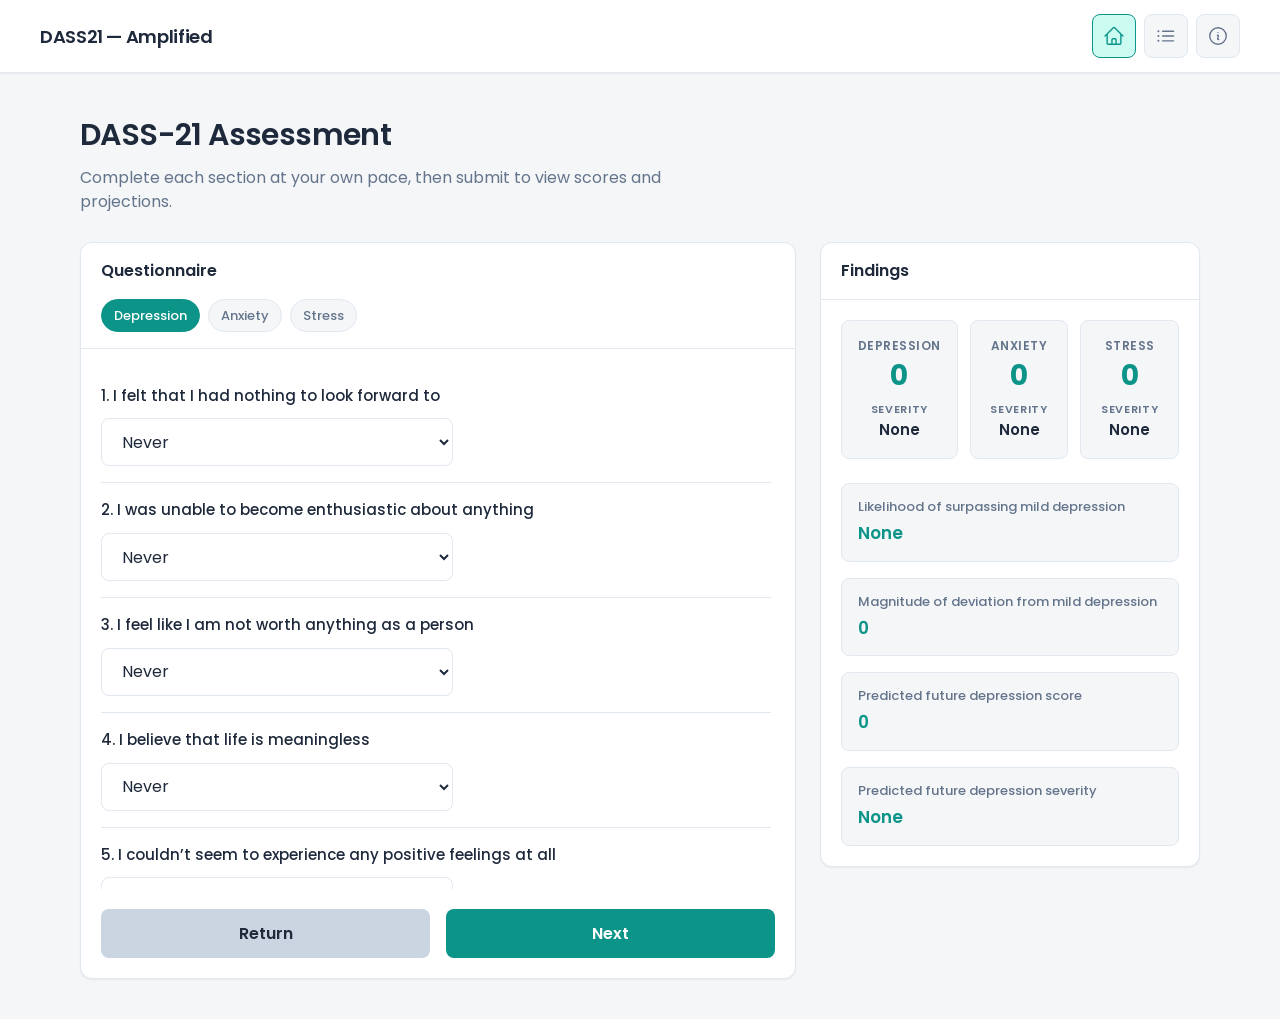
==== templates/index.html @ c4a139b1 "Added states and effects for loading and submission" ====
<!DOCTYPE html>
<html lang="en">
  <head>
    <meta charset="UTF-8" />
    <meta name="viewport" content="width=device-width, initial-scale=1.0" />
    <title>DASS — Assessment</title>
    <link rel="stylesheet" href="/static/style/index.css" />
    <link rel="preconnect" href="https://fonts.googleapis.com" />
    <link rel="preconnect" href="https://fonts.gstatic.com" crossorigin />
    <link
      href="https://fonts.googleapis.com/css2?family=Poppins:ital,wght@0,400;0,500;0,600;0,700&display=swap"
      rel="stylesheet"
    />
  </head>
  <body>
    <header class="app-header">
      <p class="app-header__title">DASS21 — Amplified</p>
      <nav class="nav-actions" aria-label="Main navigation">
        <!-- Icons: Heroicons v2.2.0 (MIT)—https://heroicons.com / https://cdn.jsdelivr.net/npm/heroicons@2.2.0/ -->
        <a href="/" title="Home" aria-label="Home" aria-current="page">
          <svg
            xmlns="http://www.w3.org/2000/svg"
            fill="none"
            viewBox="0 0 24 24"
            stroke-width="1.5"
            stroke="currentColor"
            aria-hidden="true"
          >
            <path
              stroke-linecap="round"
              stroke-linejoin="round"
              d="m2.25 12 8.954-8.955c.44-.439 1.152-.439 1.591 0L21.75 12M4.5 9.75v10.125c0 .621.504 1.125 1.125 1.125H9.75v-4.875c0-.621.504-1.125 1.125-1.125h2.25c.621 0 1.125.504 1.125 1.125V21h4.125c.621 0 1.125-.504 1.125-1.125V9.75M8.25 21h8.25"
            />
          </svg>
        </a>
        <a href="/detect" title="Symptoms identifier" aria-label="Symptoms identifier">
          <svg
            xmlns="http://www.w3.org/2000/svg"
            fill="none"
            viewBox="0 0 24 24"
            stroke-width="1.5"
            stroke="currentColor"
            aria-hidden="true"
          >
            <path
              stroke-linecap="round"
              stroke-linejoin="round"
              d="M8.25 6.75h12M8.25 12h12m-12 5.25h12M3.75 6.75h.007v.008H3.75V6.75Zm.375 0a.375.375 0 1 1-.75 0 .375.375 0 0 1 .75 0ZM3.75 12h.007v.008H3.75V12Zm.375 0a.375.375 0 1 1-.75 0 .375.375 0 0 1 .75 0Zm-.375 5.25h.007v.008H3.75v-.008Zm.375 0a.375.375 0 1 1-.75 0 .375.375 0 0 1 .75 0Z"
            />
          </svg>
        </a>
        <a href="/info" title="Information and resources" aria-label="Information">
          <svg
            xmlns="http://www.w3.org/2000/svg"
            fill="none"
            viewBox="0 0 24 24"
            stroke-width="1.5"
            stroke="currentColor"
            aria-hidden="true"
          >
            <path
              stroke-linecap="round"
              stroke-linejoin="round"
              d="m11.25 11.25.041-.02a.75.75 0 0 1 1.063.852l-.708 2.836a.75.75 0 0 0 1.063.853l.041-.021M21 12a9 9 0 1 1-18 0 9 9 0 0 1 18 0Zm-9-3.75h.008v.008H12V8.25Z"
            />
          </svg>
        </a>
      </nav>
    </header>

    <main class="page-wrap">
      <div class="page-hero">
        <h1 class="page-hero__title">DASS-21 Assessment</h1>
        <p class="page-hero__lede">
          Complete each section at your own pace, then submit to view scores and
          projections.
        </p>
      </div>

      <div class="index-grid">
        <section
          class="card index-questionnaire"
          aria-labelledby="q-heading"
        >
          <div class="index-questionnaire__inner">
            <div class="card__header index-questionnaire__header">
              <h2 id="q-heading" class="card-heading-noborder">Questionnaire</h2>
              <div class="stepper" aria-label="Assessment sections">
                <span class="stepper__step" data-step="0">Depression</span>
                <span class="stepper__step" data-step="1">Anxiety</span>
                <span class="stepper__step" data-step="2">Stress</span>
              </div>
            </div>
          <div class="card__body">
            <div class="form-container">
              <ul id="question-list" class="question-list"></ul>
            </div>
            <div class="form-buttons">
              <button type="button" id="return" class="btn btn--back-muted">
                Return
              </button>
              <button type="button" id="next" class="btn btn--primary">
                <span class="btn__label">Next</span>
              </button>
            </div>
          </div>
            <div
              id="assessment-complete"
              class="assessment-complete"
              role="dialog"
              aria-labelledby="assessment-complete-title"
              aria-modal="true"
              hidden
            >
              <div class="assessment-complete__panel">
                <p id="assessment-complete-title" class="assessment-complete__text">
                  Take assessment again?
                </p>
                <button
                  type="button"
                  id="restart-assessment"
                  class="btn btn--primary"
                >
                  Start
                </button>
              </div>
            </div>
          </div>
        </section>

        <aside
          class="index-findings"
          aria-labelledby="findings-heading"
        >
          <div class="card findings-panel">
            <div class="card__header">
              <h2 id="findings-heading">Findings</h2>
            </div>
            <div class="card__body findings-panel__body">
              <div class="dass-results">
                <article class="metric-card">
                  <h3 class="metric-card__label">Depression</h3>
                  <p class="metric-card__value" id="D-score">0</p>
                  <p class="metric-card__sub">Severity</p>
                  <p class="metric-card__severity" id="D-severity">None</p>
                </article>
                <article class="metric-card">
                  <h3 class="metric-card__label">Anxiety</h3>
                  <p class="metric-card__value" id="A-score">0</p>
                  <p class="metric-card__sub">Severity</p>
                  <p class="metric-card__severity" id="A-severity">None</p>
                </article>
                <article class="metric-card">
                  <h3 class="metric-card__label">Stress</h3>
                  <p class="metric-card__value" id="S-score">0</p>
                  <p class="metric-card__sub">Severity</p>
                  <p class="metric-card__severity" id="S-severity">None</p>
                </article>
              </div>

              <dl class="metrics-list">
                <div class="metrics-list__row">
                  <dt>Likelihood of surpassing mild depression</dt>
                  <dd id="likelihood">None</dd>
                </div>
                <div class="metrics-list__row">
                  <dt>Magnitude of deviation from mild depression</dt>
                  <dd id="magnitude">0</dd>
                </div>
                <div class="metrics-list__row">
                  <dt>Predicted future depression score</dt>
                  <dd id="future">0</dd>
                </div>
                <div class="metrics-list__row">
                  <dt>Predicted future depression severity</dt>
                  <dd id="future-severity">None</dd>
                </div>
              </dl>
            </div>
          </div>
        </aside>
      </div>
    </main>

    <script src="/static/js/loading.js"></script>
    <script src="/static/js/index.js"></script>
  </body>
</html>
---- static/style/index.css ----
@import url("./common.css");

.page-hero {
  margin-bottom: 1.75rem;
}

.page-hero__title {
  margin: 0 0 0.5rem;
  font-size: clamp(1.5rem, 3vw, 1.875rem);
  font-weight: 600;
  color: var(--color-text);
  letter-spacing: -0.02em;
}

.page-hero__lede {
  margin: 0;
  max-width: 42rem;
  color: var(--color-text-muted);
  font-size: 1rem;
}

.index-grid {
  display: grid;
  gap: 1.5rem;
  align-items: start;
}

@media (min-width: 900px) {
  .index-grid {
    grid-template-columns: minmax(0, 1fr) minmax(280px, 380px);
  }
}

.index-questionnaire {
  overflow: hidden;
}

.index-questionnaire__inner {
  position: relative;
  min-height: min(70vh, 640px);
}

.assessment-complete {
  position: absolute;
  inset: 0;
  z-index: 2;
  display: none;
  align-items: center;
  justify-content: center;
  padding: 1.5rem;
  background: var(--color-surface);
  border-radius: inherit;
}

.assessment-complete.is-visible {
  display: flex;
}

.assessment-complete__panel {
  display: flex;
  flex-direction: column;
  align-items: center;
  gap: 1.25rem;
  max-width: 20rem;
  text-align: center;
}

.assessment-complete__text {
  margin: 0;
  font-size: 1.125rem;
  font-weight: 600;
  color: var(--color-text);
  line-height: 1.4;
}

.assessment-complete .btn {
  min-width: 10rem;
}

.index-questionnaire__header {
  display: flex;
  flex-direction: column;
  gap: 1rem;
}

.card-heading-noborder {
  margin: 0;
  font-size: 1rem;
  font-weight: 600;
}

.stepper {
  display: flex;
  flex-wrap: wrap;
  gap: 0.5rem;
}

.stepper__step {
  display: inline-flex;
  align-items: center;
  padding: 0.35rem 0.75rem;
  font-size: 0.8125rem;
  font-weight: 500;
  color: var(--color-text-muted);
  background: var(--color-bg);
  border: 1px solid var(--color-border);
  border-radius: 999px;
  transition: color 0.15s ease, background 0.15s ease, border-color 0.15s ease;
}

.stepper__step.is-active {
  color: #fff;
  background: var(--color-primary);
  border-color: var(--color-primary);
}

.form-container {
  min-height: min(60vh, 520px);
  max-height: min(60vh, 520px);
  overflow-y: auto;
  padding-right: 0.25rem;
  margin-bottom: 1.25rem;
}

/* Scrollbar (subtle) */
.form-container::-webkit-scrollbar {
  width: 8px;
}

.form-container::-webkit-scrollbar-thumb {
  background: var(--color-border);
  border-radius: 4px;
}

.question-list {
  padding: 0;
  margin: 0;
  list-style: none;
}

.question-list li {
  padding: 1rem 0;
  border-bottom: 1px solid var(--color-border);
}

.question-list li:last-child {
  border-bottom: none;
}

.question-list li p {
  margin: 0 0 0.75rem;
  font-size: 0.9375rem;
  font-weight: 500;
  color: var(--color-text);
  line-height: 1.45;
  max-width: 40rem;
}

.question-list li select {
  width: 100%;
  max-width: 22rem;
  min-height: 48px;
  padding: 0.5rem 2.5rem 0.5rem 1rem;
  font-family: var(--font-sans);
  font-size: 1rem;
  color: var(--color-text);
  background: var(--color-surface);
  border: 1px solid var(--color-border);
  border-radius: var(--radius-sm);
  cursor: pointer;
  appearance: auto;
}

.question-list li select:focus {
  outline: none;
  border-color: var(--color-primary);
  box-shadow: var(--focus-ring);
}

.form-buttons {
  display: flex;
  flex-wrap: wrap;
  gap: 1rem;
}

.form-buttons .btn {
  flex: 1 1 140px;
  min-width: min(100%, 160px);
}

.findings-panel__body {
  display: flex;
  flex-direction: column;
  gap: 1.5rem;
}

.dass-results {
  display: grid;
  gap: 0.75rem;
}

@media (min-width: 400px) {
  .dass-results {
    grid-template-columns: repeat(3, 1fr);
  }
}

.metric-card {
  margin: 0;
  padding: 1rem;
  background: var(--color-bg);
  border: 1px solid var(--color-border);
  border-radius: var(--radius-sm);
  text-align: center;
}

.metric-card__label {
  margin: 0 0 0.25rem;
  font-size: 0.75rem;
  font-weight: 600;
  text-transform: uppercase;
  letter-spacing: 0.04em;
  color: var(--color-text-muted);
}

.metric-card__value {
  margin: 0;
  font-size: 1.75rem;
  font-weight: 700;
  color: var(--color-primary);
  line-height: 1.2;
}

.metric-card__sub {
  margin: 0.5rem 0 0.15rem;
  font-size: 0.6875rem;
  font-weight: 600;
  text-transform: uppercase;
  letter-spacing: 0.06em;
  color: var(--color-text-muted);
}

.metric-card__severity {
  margin: 0;
  font-size: 0.9375rem;
  font-weight: 600;
  color: var(--color-text);
}

.metrics-list {
  margin: 0;
  padding: 0;
  display: flex;
  flex-direction: column;
  gap: 1rem;
}

.metrics-list__row {
  margin: 0;
  padding: 0.875rem 1rem;
  background: var(--color-bg);
  border-radius: var(--radius-sm);
  border: 1px solid var(--color-border);
}

.metrics-list__row dt {
  margin: 0 0 0.35rem;
  font-size: 0.8125rem;
  font-weight: 500;
  color: var(--color-text-muted);
  line-height: 1.35;
}

.metrics-list__row dd {
  margin: 0;
  font-size: 1.0625rem;
  font-weight: 600;
  color: var(--color-primary);
}
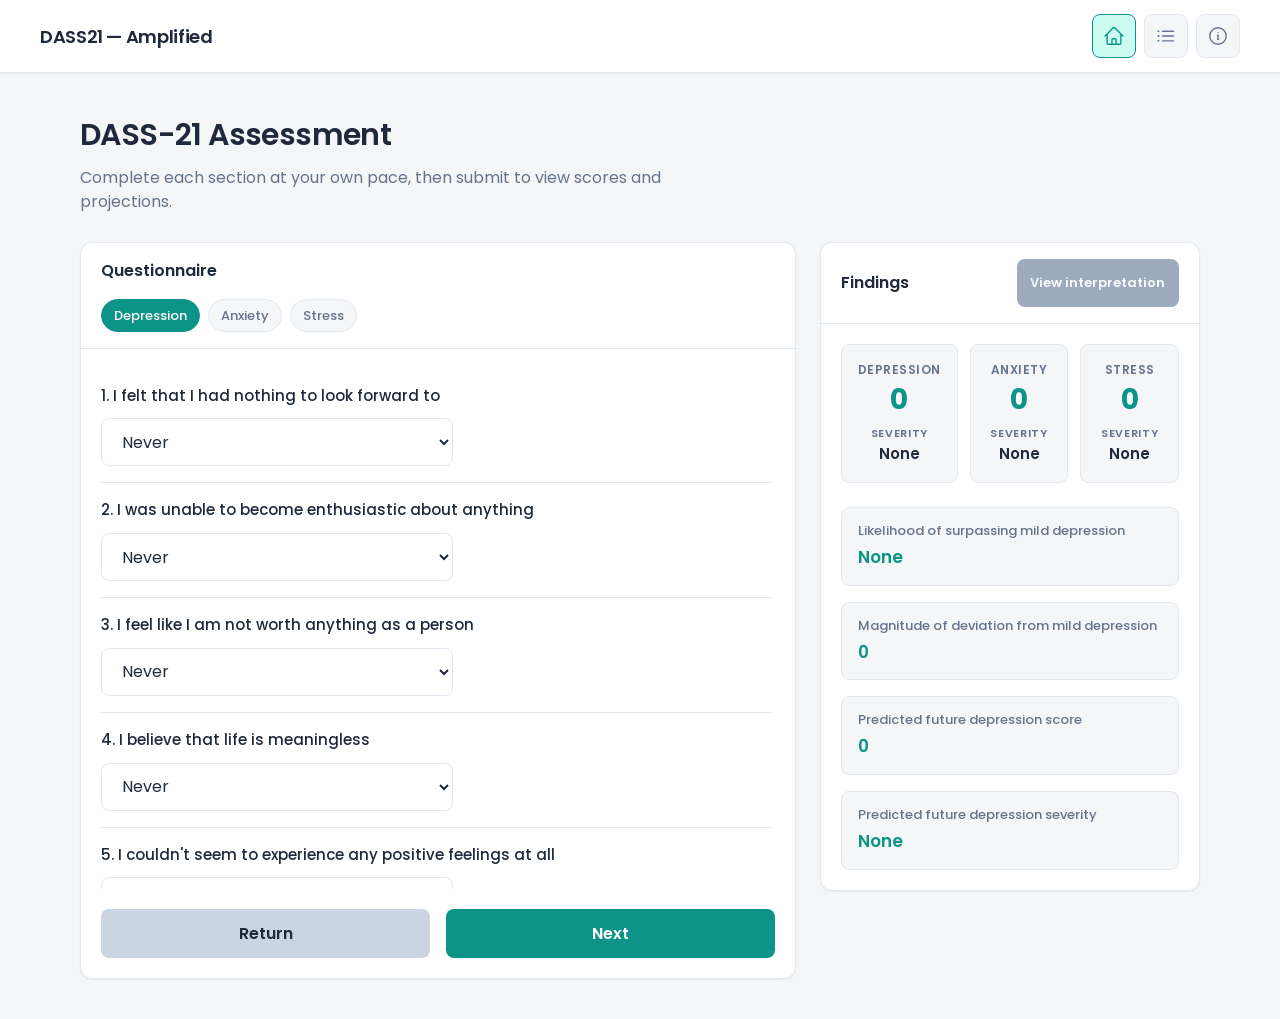
==== commit a85c4339: "Improve UI design and added additional content" ====
--- a/templates/index.html
+++ b/templates/index.html
@@ -133,8 +133,16 @@
           aria-labelledby="findings-heading"
         >
           <div class="card findings-panel">
-            <div class="card__header">
+            <div class="card__header findings-panel__header">
               <h2 id="findings-heading">Findings</h2>
+              <button
+                type="button"
+                id="interpret-findings-btn"
+                class="btn btn--primary btn--sm"
+                disabled
+              >
+                View interpretation
+              </button>
             </div>
             <div class="card__body findings-panel__body">
               <div class="dass-results">
@@ -182,6 +190,38 @@
       </div>
     </main>
 
+    <div
+      id="findings-interpretation-modal"
+      class="interpretation-modal"
+      role="dialog"
+      aria-labelledby="interpretation-title"
+      aria-modal="true"
+      hidden
+    >
+      <div class="interpretation-modal__backdrop" data-close-modal></div>
+      <div class="interpretation-modal__panel" role="document">
+        <div class="interpretation-modal__header">
+          <h2 id="interpretation-title" class="interpretation-modal__title">
+            What your results mean
+          </h2>
+          <button
+            type="button"
+            id="interpretation-close"
+            class="interpretation-modal__close"
+            aria-label="Close"
+          >
+            &times;
+          </button>
+        </div>
+        <div id="interpretation-body" class="interpretation-modal__body"></div>
+        <div class="interpretation-modal__footer">
+          <a class="interpretation-modal__link" href="/info"
+            >More information and resources</a
+          >
+        </div>
+      </div>
+    </div>
+
     <script src="/static/js/loading.js"></script>
     <script src="/static/js/index.js"></script>
   </body>
--- a/static/style/index.css
+++ b/static/style/index.css
@@ -1,5 +1,6 @@
 @import url("./common.css");
 
+/* ── Page hero ── */
 .page-hero {
   margin-bottom: 1.75rem;
 }
@@ -19,6 +20,7 @@
   font-size: 1rem;
 }
 
+/* ── Layout grid ── */
 .index-grid {
   display: grid;
   gap: 1.5rem;
@@ -31,6 +33,7 @@
   }
 }
 
+/* ── Questionnaire panel ── */
 .index-questionnaire {
   overflow: hidden;
 }
@@ -40,6 +43,19 @@
   min-height: min(70vh, 640px);
 }
 
+.index-questionnaire__header {
+  display: flex;
+  flex-direction: column;
+  gap: 1rem;
+}
+
+.card-heading-noborder {
+  margin: 0;
+  font-size: 1rem;
+  font-weight: 600;
+}
+
+/* ── Assessment complete overlay ── */
 .assessment-complete {
   position: absolute;
   inset: 0;
@@ -77,18 +93,7 @@
   min-width: 10rem;
 }
 
-.index-questionnaire__header {
-  display: flex;
-  flex-direction: column;
-  gap: 1rem;
-}
-
-.card-heading-noborder {
-  margin: 0;
-  font-size: 1rem;
-  font-weight: 600;
-}
-
+/* ── Stepper ── */
 .stepper {
   display: flex;
   flex-wrap: wrap;
@@ -114,6 +119,7 @@
   border-color: var(--color-primary);
 }
 
+/* ── Question list ── */
 .form-container {
   min-height: min(60vh, 520px);
   max-height: min(60vh, 520px);
@@ -122,11 +128,7 @@
   margin-bottom: 1.25rem;
 }
 
-/* Scrollbar (subtle) */
-.form-container::-webkit-scrollbar {
-  width: 8px;
-}
-
+.form-container::-webkit-scrollbar { width: 8px; }
 .form-container::-webkit-scrollbar-thumb {
   background: var(--color-border);
   border-radius: 4px;
@@ -177,6 +179,7 @@
   box-shadow: var(--focus-ring);
 }
 
+/* ── Nav buttons ── */
 .form-buttons {
   display: flex;
   flex-wrap: wrap;
@@ -188,12 +191,31 @@
   min-width: min(100%, 160px);
 }
 
+.btn--sm {
+  padding: 0.4rem 0.85rem;
+  font-size: 0.8125rem;
+}
+
+/* ── Findings panel ── */
+.findings-panel__header {
+  display: flex;
+  flex-wrap: wrap;
+  align-items: center;
+  justify-content: space-between;
+  gap: 0.75rem;
+}
+
+.findings-panel__header h2 {
+  margin: 0;
+}
+
 .findings-panel__body {
   display: flex;
   flex-direction: column;
   gap: 1.5rem;
 }
 
+/* ── DASS metric cards ── */
 .dass-results {
   display: grid;
   gap: 0.75rem;
@@ -247,6 +269,7 @@
   color: var(--color-text);
 }
 
+/* ── Metrics list (predictive rows) ── */
 .metrics-list {
   margin: 0;
   padding: 0;
@@ -277,3 +300,310 @@
   font-weight: 600;
   color: var(--color-primary);
 }
+
+/* ════════════════════════════════════════════
+   INTERPRETATION MODAL
+   ════════════════════════════════════════════ */
+
+body.modal-open { overflow: hidden; }
+
+.interpretation-modal {
+  position: fixed;
+  inset: 0;
+  z-index: 1000;
+  display: flex;
+  align-items: center;
+  justify-content: center;
+  padding: 1rem;
+}
+
+.interpretation-modal[hidden] { display: none; }
+
+/* Frosted backdrop */
+.interpretation-modal__backdrop {
+  position: absolute;
+  inset: 0;
+  background: rgba(15, 23, 42, 0.5);
+  backdrop-filter: blur(5px);
+  -webkit-backdrop-filter: blur(5px);
+  animation: backdropIn 0.2s ease;
+}
+
+@keyframes backdropIn {
+  from { opacity: 0; }
+  to   { opacity: 1; }
+}
+
+/* Panel */
+.interpretation-modal__panel {
+  position: relative;
+  z-index: 1;
+  display: flex;
+  flex-direction: column;
+  width: 100%;
+  max-width: 34rem;
+  max-height: 90vh;
+  background: var(--color-surface);
+  border: 1px solid var(--color-border);
+  border-radius: var(--radius-lg);
+  box-shadow: 0 24px 48px -8px rgba(15, 23, 42, 0.22),
+              0 8px 20px -4px rgba(15, 23, 42, 0.1);
+  overflow: hidden;
+  animation: panelIn 0.28s cubic-bezier(0.34, 1.3, 0.64, 1);
+}
+
+@keyframes panelIn {
+  from { opacity: 0; transform: translateY(20px) scale(0.97); }
+  to   { opacity: 1; transform: translateY(0) scale(1); }
+}
+
+/* Dark header */
+.interpretation-modal__header {
+  display: flex;
+  align-items: flex-start;
+  justify-content: space-between;
+  gap: 1rem;
+  padding: 1.25rem 1.5rem;
+  background: #0f172a;
+}
+
+.interpretation-modal__header-text { flex: 1; }
+
+.interpretation-modal__eyebrow {
+  display: block;
+  margin: 0 0 0.25rem;
+  font-size: 0.6875rem;
+  font-weight: 600;
+  letter-spacing: 0.1em;
+  text-transform: uppercase;
+  color: var(--color-primary);
+}
+
+.interpretation-modal__title {
+  margin: 0;
+  font-size: 1.125rem;
+  font-weight: 600;
+  color: #f8fafc;
+  line-height: 1.3;
+  letter-spacing: -0.01em;
+}
+
+.interpretation-modal__close {
+  flex-shrink: 0;
+  display: flex;
+  align-items: center;
+  justify-content: center;
+  width: 2rem;
+  height: 2rem;
+  padding: 0;
+  border: 1px solid rgba(255, 255, 255, 0.12);
+  border-radius: var(--radius-sm);
+  background: rgba(255, 255, 255, 0.06);
+  color: #94a3b8;
+  font-size: 1.125rem;
+  line-height: 1;
+  cursor: pointer;
+  transition: background 0.15s, color 0.15s, border-color 0.15s;
+}
+
+.interpretation-modal__close:hover {
+  background: rgba(255, 255, 255, 0.14);
+  color: #f8fafc;
+  border-color: rgba(255, 255, 255, 0.24);
+}
+
+.interpretation-modal__close:focus-visible {
+  outline: none;
+  box-shadow: var(--focus-ring);
+}
+
+/* Scrollable body */
+.interpretation-modal__body {
+  flex: 1;
+  overflow-y: auto;
+  padding: 1.125rem 1.25rem 0.5rem;
+  background: var(--color-bg);
+}
+
+.interpretation-modal__body::-webkit-scrollbar { width: 6px; }
+.interpretation-modal__body::-webkit-scrollbar-track { background: transparent; }
+.interpretation-modal__body::-webkit-scrollbar-thumb {
+  background: var(--color-border);
+  border-radius: 3px;
+}
+
+/* Footer */
+.interpretation-modal__footer {
+  padding: 0.875rem 1.25rem;
+  background: var(--color-surface);
+  border-top: 1px solid var(--color-border);
+}
+
+.interpretation-modal__link {
+  font-size: 0.8125rem;
+  font-weight: 500;
+  color: var(--color-primary);
+  text-decoration: none;
+}
+
+.interpretation-modal__link:hover { text-decoration: underline; }
+
+/* ── Interpretation content ── */
+
+.interpretation-disclaimer {
+  display: flex;
+  align-items: flex-start;
+  gap: 0.5rem;
+  padding: 0.75rem 1rem;
+  margin: 0 0 1rem;
+  background: var(--color-primary-soft);
+  border: 1px solid var(--color-primary);
+  border-radius: var(--radius-sm);
+  font-size: 0.8125rem;
+  color: var(--color-primary-hover);
+  line-height: 1.5;
+}
+
+.interpretation-disclaimer::before {
+  content: 'ℹ';
+  flex-shrink: 0;
+  font-size: 0.875rem;
+  margin-top: 0.05rem;
+  color: var(--color-primary);
+}
+
+.interpretation-section {
+  margin: 0 0 0.875rem;
+  padding: 1rem 1.125rem 0.875rem;
+  background: var(--color-surface);
+  border: 1px solid var(--color-border);
+  border-radius: var(--radius-md);
+  box-shadow: var(--shadow-sm);
+}
+
+.interpretation-section:last-child { margin-bottom: 0.75rem; }
+
+.interpretation-section h3 {
+  margin: 0 0 0.625rem;
+  font-size: 0.6875rem;
+  font-weight: 600;
+  text-transform: uppercase;
+  letter-spacing: 0.08em;
+  color: var(--color-text-muted);
+  padding-bottom: 0.5rem;
+  border-bottom: 1px solid var(--color-border);
+}
+
+.interpretation-section p {
+  margin: 0 0 0.5rem;
+  font-size: 0.9rem;
+  line-height: 1.6;
+  color: var(--color-text);
+}
+
+.interpretation-section p:last-child { margin-bottom: 0; }
+
+.interpretation-section ul {
+  margin: 0;
+  padding: 0;
+  list-style: none;
+}
+
+.interpretation-section li {
+  position: relative;
+  padding: 0.4rem 0 0.4rem 1.1rem;
+  font-size: 0.9rem;
+  line-height: 1.5;
+  color: var(--color-text);
+  border-bottom: 1px solid var(--color-bg);
+}
+
+.interpretation-section li:last-child { border-bottom: none; }
+
+.interpretation-section li::before {
+  content: '';
+  position: absolute;
+  left: 0.25rem;
+  top: 0.85rem;
+  width: 5px;
+  height: 5px;
+  border-radius: 50%;
+  background: var(--color-primary);
+}
+
+/* Severity-coded left borders on result items */
+.interpretation-section li[data-severity="Normal"]           { border-left: 3px solid var(--sev-normal);   padding-left: 1.25rem; }
+.interpretation-section li[data-severity="Mild"]             { border-left: 3px solid var(--sev-mild);     padding-left: 1.25rem; }
+.interpretation-section li[data-severity="Moderate"]         { border-left: 3px solid var(--sev-moderate); padding-left: 1.25rem; }
+.interpretation-section li[data-severity="Severe"]           { border-left: 3px solid var(--sev-severe);   padding-left: 1.25rem; }
+.interpretation-section li[data-severity="Extremely Severe"] { border-left: 3px solid var(--sev-extreme);  padding-left: 1.25rem; }
+.interpretation-section li[data-severity]::before { display: none; }
+
+/* Crisis block */
+.interpretation-highlight {
+  margin: 0 0 0.875rem;
+  padding: 1rem 1.125rem 0.875rem;
+  background: #fff1f2;
+  border: 1.5px solid #fca5a5;
+  border-radius: var(--radius-md);
+}
+
+.interpretation-highlight h3 {
+  display: flex;
+  align-items: center;
+  gap: 0.4rem;
+  margin: 0 0 0.625rem;
+  font-size: 0.875rem;
+  font-weight: 700;
+  color: #dc2626;
+  text-transform: none;
+  letter-spacing: 0;
+  padding-bottom: 0.5rem;
+  border-bottom: 1px solid #fca5a5;
+}
+
+.interpretation-highlight h3::before {
+  content: '⚠';
+  font-size: 0.9375rem;
+}
+
+.interpretation-highlight p {
+  margin: 0 0 0.625rem;
+  font-size: 0.875rem;
+  line-height: 1.55;
+  color: #7f1d1d;
+}
+
+.interpretation-highlight p:last-child { margin-bottom: 0; }
+.interpretation-highlight p strong { color: #991b1b; }
+
+.interpretation-highlight ul {
+  margin: 0 0 0.625rem;
+  padding: 0;
+  list-style: none;
+}
+
+.interpretation-highlight li {
+  position: relative;
+  padding: 0.3rem 0 0.3rem 1rem;
+  font-size: 0.875rem;
+  line-height: 1.5;
+  color: #7f1d1d;
+  border-bottom: 1px solid #fee2e2;
+}
+
+.interpretation-highlight li:last-child { border-bottom: none; }
+
+.interpretation-highlight li::before {
+  content: '→';
+  position: absolute;
+  left: 0;
+  top: 0.35rem;
+  color: #dc2626;
+  font-size: 0.75rem;
+}
+
+.interpretation-highlight a {
+  color: #dc2626;
+  font-weight: 600;
+}
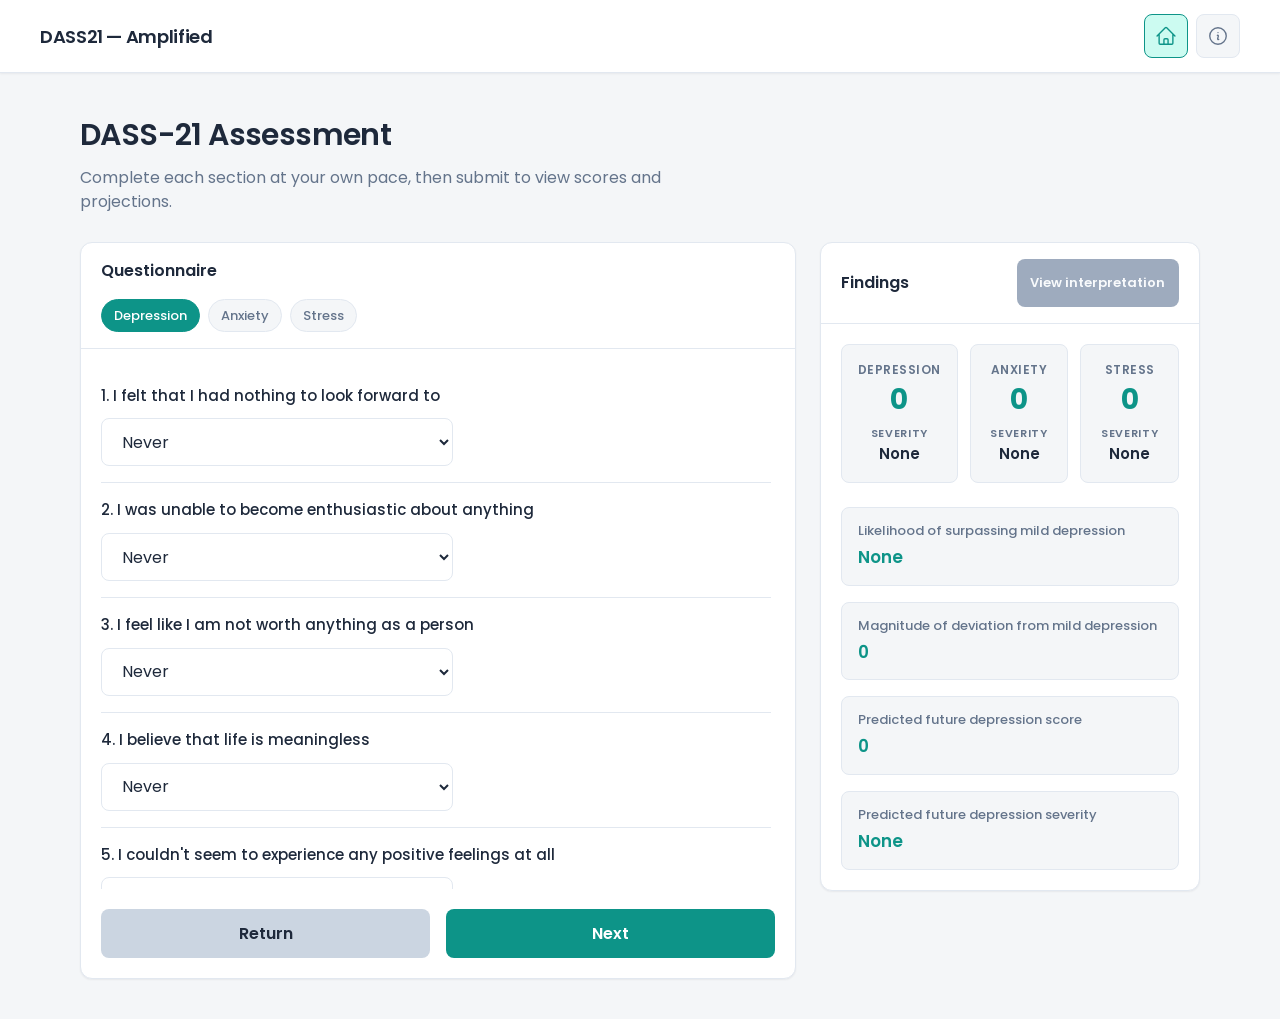
==== commit c7c588de: "feat(nlp): Removed NLP feature" ====
--- a/templates/index.html
+++ b/templates/index.html
@@ -33,22 +33,6 @@
             />
           </svg>
         </a>
-        <a href="/detect" title="Symptoms identifier" aria-label="Symptoms identifier">
-          <svg
-            xmlns="http://www.w3.org/2000/svg"
-            fill="none"
-            viewBox="0 0 24 24"
-            stroke-width="1.5"
-            stroke="currentColor"
-            aria-hidden="true"
-          >
-            <path
-              stroke-linecap="round"
-              stroke-linejoin="round"
-              d="M8.25 6.75h12M8.25 12h12m-12 5.25h12M3.75 6.75h.007v.008H3.75V6.75Zm.375 0a.375.375 0 1 1-.75 0 .375.375 0 0 1 .75 0ZM3.75 12h.007v.008H3.75V12Zm.375 0a.375.375 0 1 1-.75 0 .375.375 0 0 1 .75 0Zm-.375 5.25h.007v.008H3.75v-.008Zm.375 0a.375.375 0 1 1-.75 0 .375.375 0 0 1 .75 0Z"
-            />
-          </svg>
-        </a>
         <a href="/info" title="Information and resources" aria-label="Information">
           <svg
             xmlns="http://www.w3.org/2000/svg"
--- a/static/style/index.css
+++ b/static/style/index.css
@@ -110,7 +110,10 @@
   background: var(--color-bg);
   border: 1px solid var(--color-border);
   border-radius: 999px;
-  transition: color 0.15s ease, background 0.15s ease, border-color 0.15s ease;
+  transition:
+    color 0.15s ease,
+    background 0.15s ease,
+    border-color 0.15s ease;
 }
 
 .stepper__step.is-active {
@@ -128,7 +131,9 @@
   margin-bottom: 1.25rem;
 }
 
-.form-container::-webkit-scrollbar { width: 8px; }
+.form-container::-webkit-scrollbar {
+  width: 8px;
+}
 .form-container::-webkit-scrollbar-thumb {
   background: var(--color-border);
   border-radius: 4px;
@@ -305,7 +310,9 @@
    INTERPRETATION MODAL
    ════════════════════════════════════════════ */
 
-body.modal-open { overflow: hidden; }
+body.modal-open {
+  overflow: hidden;
+}
 
 .interpretation-modal {
   position: fixed;
@@ -317,9 +324,10 @@
   padding: 1rem;
 }
 
-.interpretation-modal[hidden] { display: none; }
-
-/* Frosted backdrop */
+.interpretation-modal[hidden] {
+  display: none;
+}
+
 .interpretation-modal__backdrop {
   position: absolute;
   inset: 0;
@@ -330,31 +338,41 @@
 }
 
 @keyframes backdropIn {
-  from { opacity: 0; }
-  to   { opacity: 1; }
-}
-
-/* Panel */
+  from {
+    opacity: 0;
+  }
+  to {
+    opacity: 1;
+  }
+}
+
 .interpretation-modal__panel {
   position: relative;
   z-index: 1;
   display: flex;
   flex-direction: column;
   width: 100%;
-  max-width: 34rem;
+  max-width: 36rem;
   max-height: 90vh;
   background: var(--color-surface);
   border: 1px solid var(--color-border);
   border-radius: var(--radius-lg);
-  box-shadow: 0 24px 48px -8px rgba(15, 23, 42, 0.22),
-              0 8px 20px -4px rgba(15, 23, 42, 0.1);
+  box-shadow:
+    0 24px 48px -8px rgba(15, 23, 42, 0.22),
+    0 8px 20px -4px rgba(15, 23, 42, 0.1);
   overflow: hidden;
   animation: panelIn 0.28s cubic-bezier(0.34, 1.3, 0.64, 1);
 }
 
 @keyframes panelIn {
-  from { opacity: 0; transform: translateY(20px) scale(0.97); }
-  to   { opacity: 1; transform: translateY(0) scale(1); }
+  from {
+    opacity: 0;
+    transform: translateY(20px) scale(0.97);
+  }
+  to {
+    opacity: 1;
+    transform: translateY(0) scale(1);
+  }
 }
 
 /* Dark header */
@@ -363,15 +381,18 @@
   align-items: flex-start;
   justify-content: space-between;
   gap: 1rem;
-  padding: 1.25rem 1.5rem;
+  padding: 1.375rem 1.5rem;
   background: #0f172a;
-}
-
-.interpretation-modal__header-text { flex: 1; }
+  flex-shrink: 0;
+}
+
+.interpretation-modal__header-text {
+  flex: 1;
+}
 
 .interpretation-modal__eyebrow {
   display: block;
-  margin: 0 0 0.25rem;
+  margin: 0 0 0.3rem;
   font-size: 0.6875rem;
   font-weight: 600;
   letter-spacing: 0.1em;
@@ -403,7 +424,10 @@
   font-size: 1.125rem;
   line-height: 1;
   cursor: pointer;
-  transition: background 0.15s, color 0.15s, border-color 0.15s;
+  transition:
+    background 0.15s,
+    color 0.15s,
+    border-color 0.15s;
 }
 
 .interpretation-modal__close:hover {
@@ -421,12 +445,19 @@
 .interpretation-modal__body {
   flex: 1;
   overflow-y: auto;
-  padding: 1.125rem 1.25rem 0.5rem;
+  padding: 1.5rem 1.5rem 1rem;
   background: var(--color-bg);
-}
-
-.interpretation-modal__body::-webkit-scrollbar { width: 6px; }
-.interpretation-modal__body::-webkit-scrollbar-track { background: transparent; }
+  display: flex;
+  flex-direction: column;
+  gap: 1rem;
+}
+
+.interpretation-modal__body::-webkit-scrollbar {
+  width: 5px;
+}
+.interpretation-modal__body::-webkit-scrollbar-track {
+  background: transparent;
+}
 .interpretation-modal__body::-webkit-scrollbar-thumb {
   background: var(--color-border);
   border-radius: 3px;
@@ -434,9 +465,10 @@
 
 /* Footer */
 .interpretation-modal__footer {
-  padding: 0.875rem 1.25rem;
+  padding: 0.875rem 1.5rem;
   background: var(--color-surface);
   border-top: 1px solid var(--color-border);
+  flex-shrink: 0;
 }
 
 .interpretation-modal__link {
@@ -446,164 +478,212 @@
   text-decoration: none;
 }
 
-.interpretation-modal__link:hover { text-decoration: underline; }
+.interpretation-modal__link:hover {
+  text-decoration: underline;
+}
 
 /* ── Interpretation content ── */
 
+/* Disclaimer — slim, unobtrusive */
 .interpretation-disclaimer {
   display: flex;
   align-items: flex-start;
-  gap: 0.5rem;
-  padding: 0.75rem 1rem;
-  margin: 0 0 1rem;
+  gap: 0.625rem;
+  padding: 0.625rem 0.875rem;
   background: var(--color-primary-soft);
-  border: 1px solid var(--color-primary);
-  border-radius: var(--radius-sm);
+  border-left: 3px solid var(--color-primary);
+  border-radius: 0 var(--radius-sm) var(--radius-sm) 0;
+  font-size: 0.8rem;
+  color: var(--color-primary-hover);
+  line-height: 1.55;
+  /* Remove from gap flow — treat as a note, not a section */
+  margin-bottom: 0;
+}
+
+.interpretation-disclaimer::before {
+  content: "ℹ";
+  flex-shrink: 0;
   font-size: 0.8125rem;
-  color: var(--color-primary-hover);
-  line-height: 1.5;
-}
-
-.interpretation-disclaimer::before {
-  content: 'ℹ';
-  flex-shrink: 0;
-  font-size: 0.875rem;
   margin-top: 0.05rem;
   color: var(--color-primary);
-}
-
+  opacity: 0.8;
+}
+
+/* Sections — flat, borderless cards, separated by whitespace only */
 .interpretation-section {
-  margin: 0 0 0.875rem;
-  padding: 1rem 1.125rem 0.875rem;
   background: var(--color-surface);
-  border: 1px solid var(--color-border);
   border-radius: var(--radius-md);
-  box-shadow: var(--shadow-sm);
-}
-
-.interpretation-section:last-child { margin-bottom: 0.75rem; }
-
+  padding: 1.125rem 1.25rem;
+  /* No border, no shadow — whitespace does the separation work */
+}
+
+.interpretation-section:last-child {
+  margin-bottom: 0;
+}
+
+/* Section label */
 .interpretation-section h3 {
+  margin: 0 0 0.75rem;
+  font-size: 0.6875rem;
+  font-weight: 700;
+  text-transform: uppercase;
+  letter-spacing: 0.1em;
+  color: var(--color-text-muted);
+}
+
+/* Body text */
+.interpretation-section p {
   margin: 0 0 0.625rem;
-  font-size: 0.6875rem;
-  font-weight: 600;
+  font-size: 0.9rem;
+  line-height: 1.65;
+  color: var(--color-text);
+}
+
+.interpretation-section p:last-child {
+  margin-bottom: 0;
+}
+
+/* Lists — no bullets, just clean rows */
+.interpretation-section ul {
+  margin: 0;
+  padding: 0;
+  list-style: none;
+}
+
+.interpretation-section li {
+  padding: 0.5rem 0;
+  font-size: 0.9rem;
+  line-height: 1.55;
+  color: var(--color-text);
+  border-bottom: 1px solid var(--color-border);
+}
+
+.interpretation-section li:last-child {
+  border-bottom: none;
+}
+
+/* Remove dot bullet by default */
+.interpretation-section li::before {
+  display: none;
+}
+
+/* Severity-coded left accent */
+.interpretation-section li[data-severity] {
+  padding-left: 0.875rem;
+  border-left: 2px solid transparent;
+  margin-left: -0.875rem; /* align to left edge visually */
+}
+
+.interpretation-section li[data-severity="Normal"] {
+  border-left-color: var(--sev-normal);
+}
+.interpretation-section li[data-severity="Mild"] {
+  border-left-color: var(--sev-mild);
+}
+.interpretation-section li[data-severity="Moderate"] {
+  border-left-color: var(--sev-moderate);
+}
+.interpretation-section li[data-severity="Severe"] {
+  border-left-color: var(--sev-severe);
+}
+.interpretation-section li[data-severity="Extremely Severe"] {
+  border-left-color: var(--sev-extreme);
+}
+
+/* Non-severity list items — subtle left marker */
+.interpretation-section li:not([data-severity]) {
+  padding-left: 1rem;
+  position: relative;
+}
+
+.interpretation-section li:not([data-severity])::before {
+  display: block;
+  content: "";
+  position: absolute;
+  left: 0;
+  top: 1rem;
+  width: 4px;
+  height: 4px;
+  border-radius: 50%;
+  background: var(--color-accent-muted);
+}
+
+/* ── Crisis block ── */
+.interpretation-highlight {
+  background: #fff1f2;
+  border: 1px solid #fca5a5;
+  border-radius: var(--radius-md);
+  padding: 1.125rem 1.25rem;
+}
+
+.interpretation-highlight h3 {
+  display: flex;
+  align-items: center;
+  gap: 0.4rem;
+  margin: 0 0 0.75rem;
+  font-size: 0.8125rem;
+  font-weight: 700;
   text-transform: uppercase;
   letter-spacing: 0.08em;
-  color: var(--color-text-muted);
-  padding-bottom: 0.5rem;
-  border-bottom: 1px solid var(--color-border);
-}
-
-.interpretation-section p {
-  margin: 0 0 0.5rem;
-  font-size: 0.9rem;
-  line-height: 1.6;
-  color: var(--color-text);
-}
-
-.interpretation-section p:last-child { margin-bottom: 0; }
-
-.interpretation-section ul {
-  margin: 0;
-  padding: 0;
-  list-style: none;
-}
-
-.interpretation-section li {
-  position: relative;
-  padding: 0.4rem 0 0.4rem 1.1rem;
-  font-size: 0.9rem;
-  line-height: 1.5;
-  color: var(--color-text);
-  border-bottom: 1px solid var(--color-bg);
-}
-
-.interpretation-section li:last-child { border-bottom: none; }
-
-.interpretation-section li::before {
-  content: '';
-  position: absolute;
-  left: 0.25rem;
-  top: 0.85rem;
-  width: 5px;
-  height: 5px;
-  border-radius: 50%;
-  background: var(--color-primary);
-}
-
-/* Severity-coded left borders on result items */
-.interpretation-section li[data-severity="Normal"]           { border-left: 3px solid var(--sev-normal);   padding-left: 1.25rem; }
-.interpretation-section li[data-severity="Mild"]             { border-left: 3px solid var(--sev-mild);     padding-left: 1.25rem; }
-.interpretation-section li[data-severity="Moderate"]         { border-left: 3px solid var(--sev-moderate); padding-left: 1.25rem; }
-.interpretation-section li[data-severity="Severe"]           { border-left: 3px solid var(--sev-severe);   padding-left: 1.25rem; }
-.interpretation-section li[data-severity="Extremely Severe"] { border-left: 3px solid var(--sev-extreme);  padding-left: 1.25rem; }
-.interpretation-section li[data-severity]::before { display: none; }
-
-/* Crisis block */
-.interpretation-highlight {
-  margin: 0 0 0.875rem;
-  padding: 1rem 1.125rem 0.875rem;
-  background: #fff1f2;
-  border: 1.5px solid #fca5a5;
-  border-radius: var(--radius-md);
-}
-
-.interpretation-highlight h3 {
-  display: flex;
-  align-items: center;
-  gap: 0.4rem;
-  margin: 0 0 0.625rem;
+  color: #dc2626;
+  padding-bottom: 0.625rem;
+  border-bottom: 1px solid #fecaca;
+}
+
+.interpretation-highlight h3::before {
+  content: "⚠";
   font-size: 0.875rem;
-  font-weight: 700;
-  color: #dc2626;
-  text-transform: none;
   letter-spacing: 0;
-  padding-bottom: 0.5rem;
-  border-bottom: 1px solid #fca5a5;
-}
-
-.interpretation-highlight h3::before {
-  content: '⚠';
-  font-size: 0.9375rem;
 }
 
 .interpretation-highlight p {
   margin: 0 0 0.625rem;
   font-size: 0.875rem;
+  line-height: 1.6;
+  color: #7f1d1d;
+}
+
+.interpretation-highlight p:last-child {
+  margin-bottom: 0;
+}
+.interpretation-highlight p strong {
+  color: #991b1b;
+}
+
+.interpretation-highlight ul {
+  margin: 0 0 0.75rem;
+  padding: 0;
+  list-style: none;
+}
+
+.interpretation-highlight li {
+  padding: 0.4rem 0 0.4rem 1rem;
+  font-size: 0.875rem;
   line-height: 1.55;
   color: #7f1d1d;
-}
-
-.interpretation-highlight p:last-child { margin-bottom: 0; }
-.interpretation-highlight p strong { color: #991b1b; }
-
-.interpretation-highlight ul {
-  margin: 0 0 0.625rem;
-  padding: 0;
-  list-style: none;
-}
-
-.interpretation-highlight li {
+  border-bottom: 1px solid #fee2e2;
   position: relative;
-  padding: 0.3rem 0 0.3rem 1rem;
-  font-size: 0.875rem;
-  line-height: 1.5;
-  color: #7f1d1d;
-  border-bottom: 1px solid #fee2e2;
-}
-
-.interpretation-highlight li:last-child { border-bottom: none; }
+}
+
+.interpretation-highlight li:last-child {
+  border-bottom: none;
+}
 
 .interpretation-highlight li::before {
-  content: '→';
+  content: "→";
   position: absolute;
   left: 0;
-  top: 0.35rem;
-  color: #dc2626;
+  top: 0.4rem;
+  color: #f87171;
   font-size: 0.75rem;
 }
 
 .interpretation-highlight a {
   color: #dc2626;
   font-weight: 600;
-}+  text-decoration: none;
+}
+
+.interpretation-highlight a:hover {
+  text-decoration: underline;
+}
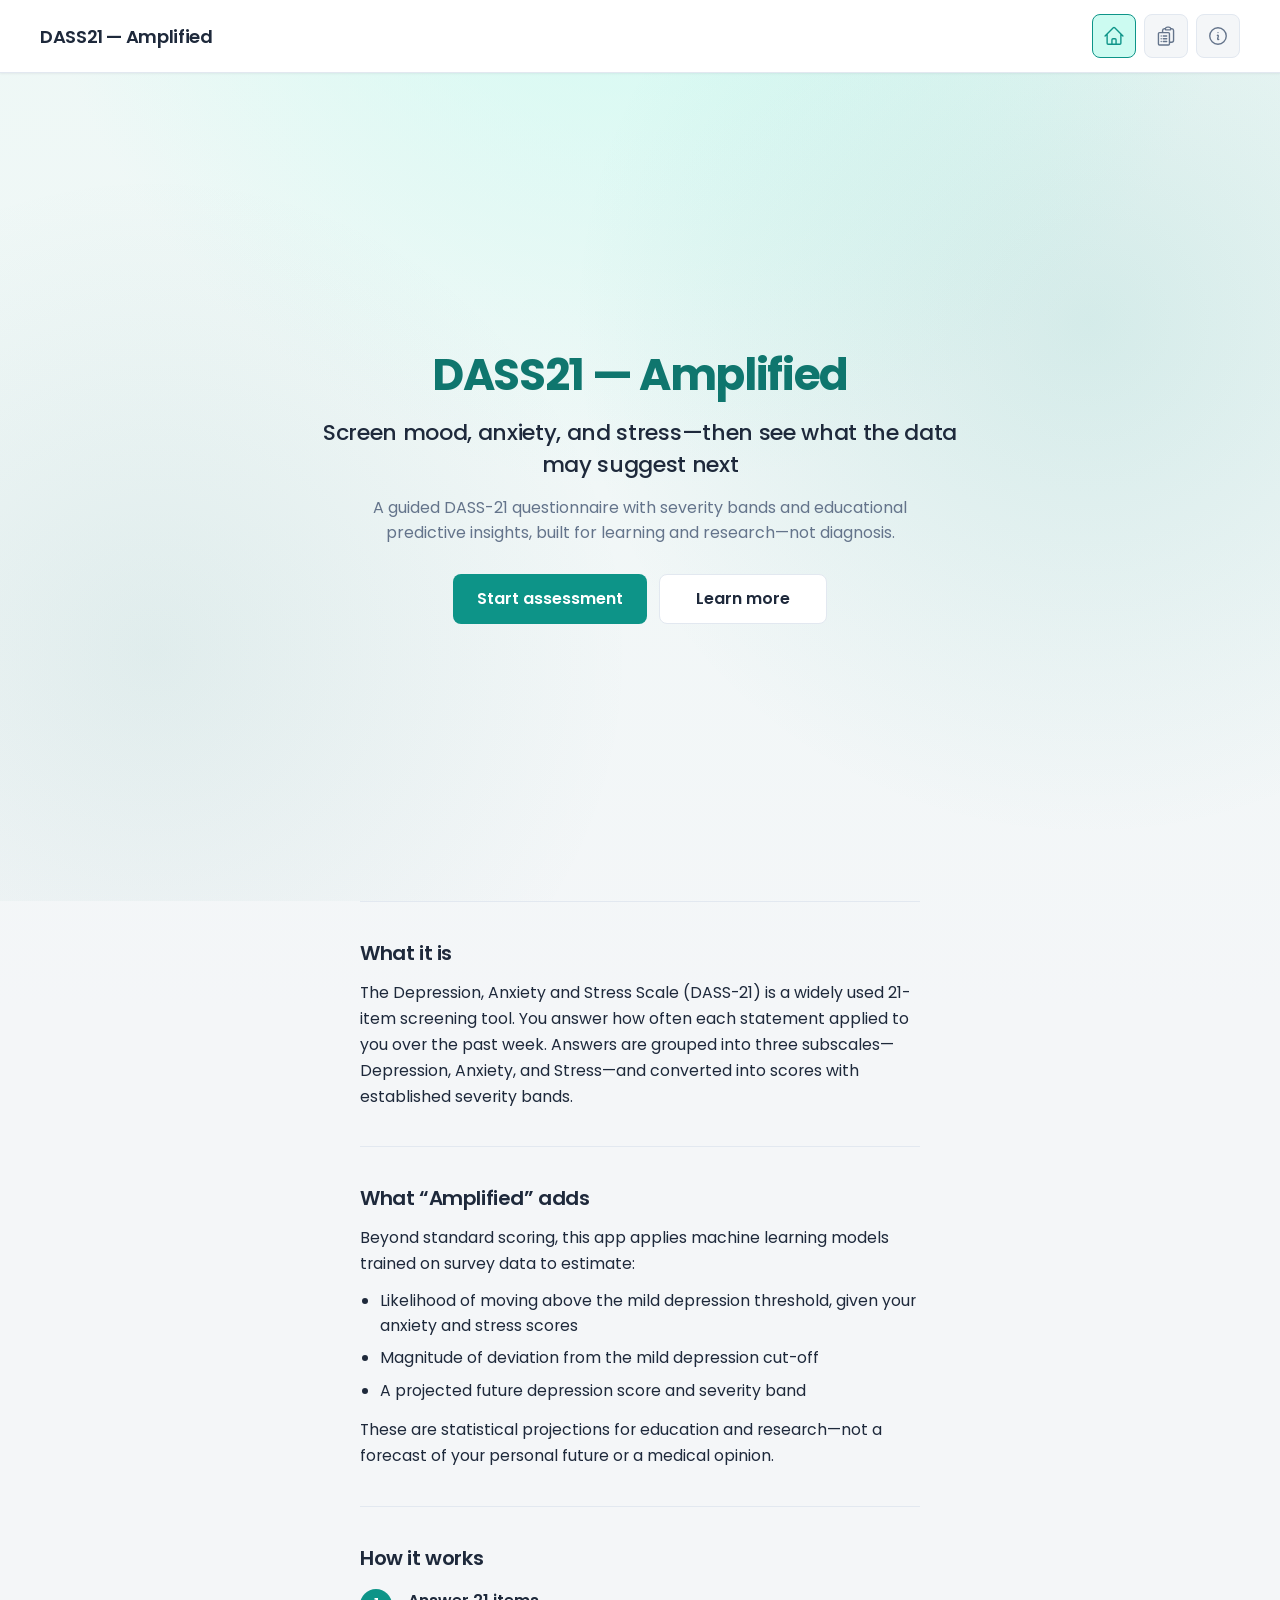
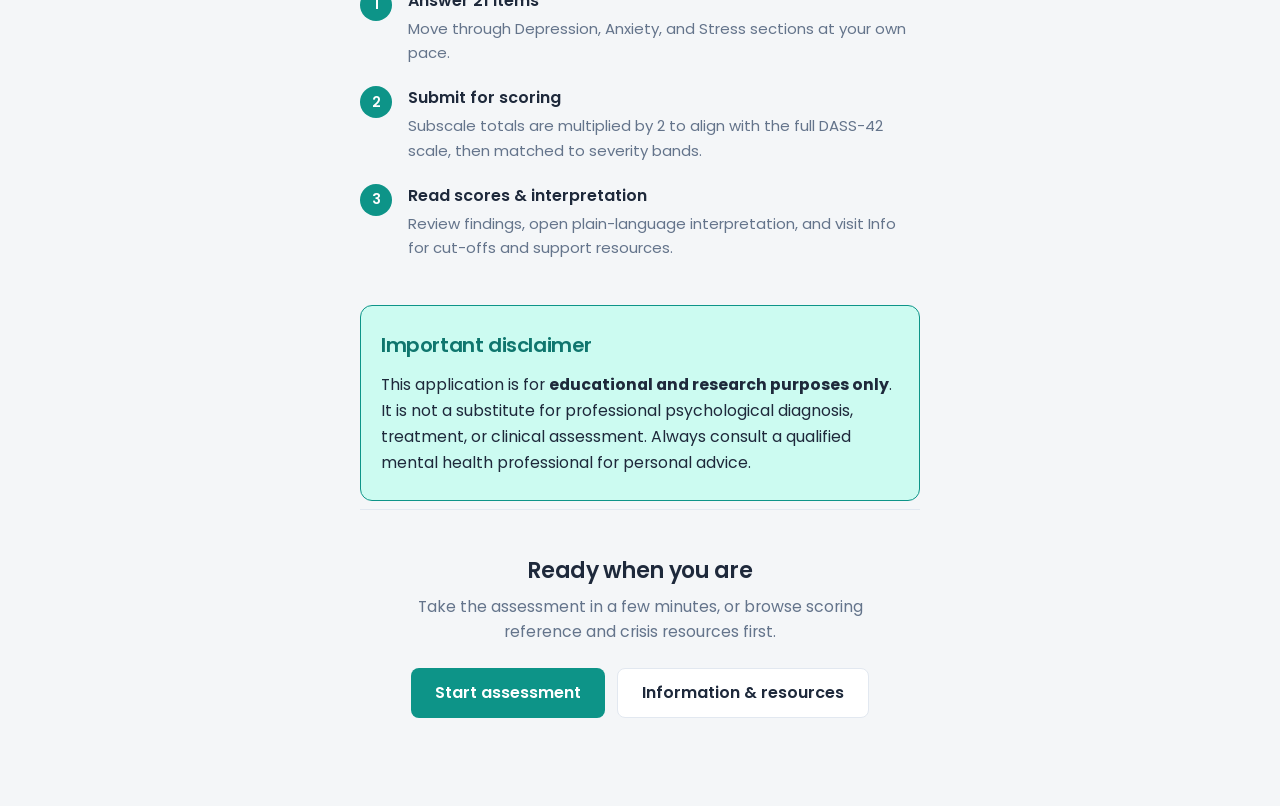
==== commit 16dfcf07: "Create landing apge and migrate content to test route" ====
--- a/templates/index.html
+++ b/templates/index.html
@@ -3,8 +3,9 @@
   <head>
     <meta charset="UTF-8" />
     <meta name="viewport" content="width=device-width, initial-scale=1.0" />
-    <title>DASS — Assessment</title>
-    <link rel="stylesheet" href="/static/style/index.css" />
+    <title>DASS21 — Amplified</title>
+    <link rel="icon" href="/static/assets/dass-icon.ico" type="image/x-icon" />
+    <link rel="stylesheet" href="/static/style/landing.css" />
     <link rel="preconnect" href="https://fonts.googleapis.com" />
     <link rel="preconnect" href="https://fonts.gstatic.com" crossorigin />
     <link
@@ -12,7 +13,7 @@
       rel="stylesheet"
     />
   </head>
-  <body>
+  <body class="landing-body">
     <header class="app-header">
       <p class="app-header__title">DASS21 — Amplified</p>
       <nav class="nav-actions" aria-label="Main navigation">
@@ -30,6 +31,22 @@
               stroke-linecap="round"
               stroke-linejoin="round"
               d="m2.25 12 8.954-8.955c.44-.439 1.152-.439 1.591 0L21.75 12M4.5 9.75v10.125c0 .621.504 1.125 1.125 1.125H9.75v-4.875c0-.621.504-1.125 1.125-1.125h2.25c.621 0 1.125.504 1.125 1.125V21h4.125c.621 0 1.125-.504 1.125-1.125V9.75M8.25 21h8.25"
+            />
+          </svg>
+        </a>
+        <a href="/test" title="Assessment" aria-label="Assessment">
+          <svg
+            xmlns="http://www.w3.org/2000/svg"
+            fill="none"
+            viewBox="0 0 24 24"
+            stroke-width="1.5"
+            stroke="currentColor"
+            aria-hidden="true"
+          >
+            <path
+              stroke-linecap="round"
+              stroke-linejoin="round"
+              d="M9 12h3.75M9 15h3.75M9 18h3.75m3 .75H18a2.25 2.25 0 0 0 2.25-2.25V6.108c0-1.135-.845-2.098-1.976-2.192a48.424 48.424 0 0 0-1.123-.08m-5.801 0c-.065.21-.1.433-.1.664 0 .414.336.75.75.75h4.5a.75.75 0 0 0 .75-.75 2.25 2.25 0 0 0-.1-.664m-5.8 0A2.251 2.251 0 0 1 13.5 2.25H15c1.012 0 1.867.668 2.15 1.586m-5.8 0c-.376.023-.75.05-1.124.08C9.095 4.01 8.25 4.973 8.25 6.108V8.25m0 0H4.875c-.621 0-1.125.504-1.125 1.125v11.25c0 .621.504 1.125 1.125 1.125h9.75c.621 0 1.125-.504 1.125-1.125V9.375c0-.621-.504-1.125-1.125-1.125H8.25ZM6.75 12h.008v.008H6.75V12Zm0 3h.008v.008H6.75V15Zm0 3h.008v.008H6.75V18Z"
             />
           </svg>
         </a>
@@ -52,161 +69,122 @@
       </nav>
     </header>
 
-    <main class="page-wrap">
-      <div class="page-hero">
-        <h1 class="page-hero__title">DASS-21 Assessment</h1>
-        <p class="page-hero__lede">
-          Complete each section at your own pace, then submit to view scores and
-          projections.
-        </p>
-      </div>
+    <main>
+      <section class="landing-hero" aria-labelledby="landing-brand">
+        <div class="landing-hero__inner">
+          <p id="landing-brand" class="landing-hero__brand">DASS21 — Amplified</p>
+          <h1 class="landing-hero__headline">
+            Screen mood, anxiety, and stress—then see what the data may suggest next
+          </h1>
+          <p class="landing-hero__lede">
+            A guided DASS-21 questionnaire with severity bands and educational
+            predictive insights, built for learning and research—not diagnosis.
+          </p>
+          <div class="landing-hero__ctas">
+            <a class="btn btn--primary" href="/test">Start assessment</a>
+            <a class="btn btn--secondary" href="/info">Learn more</a>
+          </div>
+        </div>
+      </section>
 
-      <div class="index-grid">
+      <div class="landing-content">
+        <section class="landing-section" aria-labelledby="what-it-is">
+          <h2 id="what-it-is">What it is</h2>
+          <p>
+            The Depression, Anxiety and Stress Scale (DASS-21) is a widely used
+            21-item screening tool. You answer how often each statement applied
+            to you over the past week. Answers are grouped into three subscales—
+            Depression, Anxiety, and Stress—and converted into scores with
+            established severity bands.
+          </p>
+        </section>
+
+        <section class="landing-section" aria-labelledby="amplified">
+          <h2 id="amplified">What “Amplified” adds</h2>
+          <p>
+            Beyond standard scoring, this app applies machine learning models
+            trained on survey data to estimate:
+          </p>
+          <ul class="landing-list">
+            <li>
+              Likelihood of moving above the mild depression threshold, given
+              your anxiety and stress scores
+            </li>
+            <li>
+              Magnitude of deviation from the mild depression cut-off
+            </li>
+            <li>
+              A projected future depression score and severity band
+            </li>
+          </ul>
+          <p>
+            These are statistical projections for education and research—not a
+            forecast of your personal future or a medical opinion.
+          </p>
+        </section>
+
+        <section class="landing-section" aria-labelledby="how-it-works">
+          <h2 id="how-it-works">How it works</h2>
+          <ol class="landing-steps">
+            <li>
+              <span class="landing-steps__num" aria-hidden="true">1</span>
+              <div>
+                <h3>Answer 21 items</h3>
+                <p>
+                  Move through Depression, Anxiety, and Stress sections at your
+                  own pace.
+                </p>
+              </div>
+            </li>
+            <li>
+              <span class="landing-steps__num" aria-hidden="true">2</span>
+              <div>
+                <h3>Submit for scoring</h3>
+                <p>
+                  Subscale totals are multiplied by 2 to align with the full
+                  DASS-42 scale, then matched to severity bands.
+                </p>
+              </div>
+            </li>
+            <li>
+              <span class="landing-steps__num" aria-hidden="true">3</span>
+              <div>
+                <h3>Read scores &amp; interpretation</h3>
+                <p>
+                  Review findings, open plain-language interpretation, and visit
+                  Info for cut-offs and support resources.
+                </p>
+              </div>
+            </li>
+          </ol>
+        </section>
+
         <section
-          class="card index-questionnaire"
-          aria-labelledby="q-heading"
+          class="landing-section landing-disclaimer"
+          aria-labelledby="disclaimer"
         >
-          <div class="index-questionnaire__inner">
-            <div class="card__header index-questionnaire__header">
-              <h2 id="q-heading" class="card-heading-noborder">Questionnaire</h2>
-              <div class="stepper" aria-label="Assessment sections">
-                <span class="stepper__step" data-step="0">Depression</span>
-                <span class="stepper__step" data-step="1">Anxiety</span>
-                <span class="stepper__step" data-step="2">Stress</span>
-              </div>
-            </div>
-          <div class="card__body">
-            <div class="form-container">
-              <ul id="question-list" class="question-list"></ul>
-            </div>
-            <div class="form-buttons">
-              <button type="button" id="return" class="btn btn--back-muted">
-                Return
-              </button>
-              <button type="button" id="next" class="btn btn--primary">
-                <span class="btn__label">Next</span>
-              </button>
-            </div>
-          </div>
-            <div
-              id="assessment-complete"
-              class="assessment-complete"
-              role="dialog"
-              aria-labelledby="assessment-complete-title"
-              aria-modal="true"
-              hidden
-            >
-              <div class="assessment-complete__panel">
-                <p id="assessment-complete-title" class="assessment-complete__text">
-                  Take assessment again?
-                </p>
-                <button
-                  type="button"
-                  id="restart-assessment"
-                  class="btn btn--primary"
-                >
-                  Start
-                </button>
-              </div>
-            </div>
+          <h2 id="disclaimer">Important disclaimer</h2>
+          <p>
+            This application is for
+            <strong>educational and research purposes only</strong>. It is not a
+            substitute for professional psychological diagnosis, treatment, or
+            clinical assessment. Always consult a qualified mental health
+            professional for personal advice.
+          </p>
+        </section>
+
+        <section class="landing-final-cta" aria-labelledby="final-cta">
+          <h2 id="final-cta">Ready when you are</h2>
+          <p>
+            Take the assessment in a few minutes, or browse scoring reference
+            and crisis resources first.
+          </p>
+          <div class="landing-hero__ctas">
+            <a class="btn btn--primary" href="/test">Start assessment</a>
+            <a class="btn btn--secondary" href="/info">Information &amp; resources</a>
           </div>
         </section>
-
-        <aside
-          class="index-findings"
-          aria-labelledby="findings-heading"
-        >
-          <div class="card findings-panel">
-            <div class="card__header findings-panel__header">
-              <h2 id="findings-heading">Findings</h2>
-              <button
-                type="button"
-                id="interpret-findings-btn"
-                class="btn btn--primary btn--sm"
-                disabled
-              >
-                View interpretation
-              </button>
-            </div>
-            <div class="card__body findings-panel__body">
-              <div class="dass-results">
-                <article class="metric-card">
-                  <h3 class="metric-card__label">Depression</h3>
-                  <p class="metric-card__value" id="D-score">0</p>
-                  <p class="metric-card__sub">Severity</p>
-                  <p class="metric-card__severity" id="D-severity">None</p>
-                </article>
-                <article class="metric-card">
-                  <h3 class="metric-card__label">Anxiety</h3>
-                  <p class="metric-card__value" id="A-score">0</p>
-                  <p class="metric-card__sub">Severity</p>
-                  <p class="metric-card__severity" id="A-severity">None</p>
-                </article>
-                <article class="metric-card">
-                  <h3 class="metric-card__label">Stress</h3>
-                  <p class="metric-card__value" id="S-score">0</p>
-                  <p class="metric-card__sub">Severity</p>
-                  <p class="metric-card__severity" id="S-severity">None</p>
-                </article>
-              </div>
-
-              <dl class="metrics-list">
-                <div class="metrics-list__row">
-                  <dt>Likelihood of surpassing mild depression</dt>
-                  <dd id="likelihood">None</dd>
-                </div>
-                <div class="metrics-list__row">
-                  <dt>Magnitude of deviation from mild depression</dt>
-                  <dd id="magnitude">0</dd>
-                </div>
-                <div class="metrics-list__row">
-                  <dt>Predicted future depression score</dt>
-                  <dd id="future">0</dd>
-                </div>
-                <div class="metrics-list__row">
-                  <dt>Predicted future depression severity</dt>
-                  <dd id="future-severity">None</dd>
-                </div>
-              </dl>
-            </div>
-          </div>
-        </aside>
       </div>
     </main>
-
-    <div
-      id="findings-interpretation-modal"
-      class="interpretation-modal"
-      role="dialog"
-      aria-labelledby="interpretation-title"
-      aria-modal="true"
-      hidden
-    >
-      <div class="interpretation-modal__backdrop" data-close-modal></div>
-      <div class="interpretation-modal__panel" role="document">
-        <div class="interpretation-modal__header">
-          <h2 id="interpretation-title" class="interpretation-modal__title">
-            What your results mean
-          </h2>
-          <button
-            type="button"
-            id="interpretation-close"
-            class="interpretation-modal__close"
-            aria-label="Close"
-          >
-            &times;
-          </button>
-        </div>
-        <div id="interpretation-body" class="interpretation-modal__body"></div>
-        <div class="interpretation-modal__footer">
-          <a class="interpretation-modal__link" href="/info"
-            >More information and resources</a
-          >
-        </div>
-      </div>
-    </div>
-
-    <script src="/static/js/loading.js"></script>
-    <script src="/static/js/index.js"></script>
   </body>
 </html>
--- a/static/style/landing.css
+++ b/static/style/landing.css
@@ -0,0 +1,253 @@
+@import url("./common.css");
+
+/* Landing shell — soft teal atmosphere over shared tokens */
+.landing-body {
+  background:
+    radial-gradient(
+      ellipse 90% 55% at 50% -10%,
+      var(--color-primary-soft) 0%,
+      transparent 55%
+    ),
+    linear-gradient(180deg, #eef8f6 0%, var(--color-bg) 42%, var(--color-bg) 100%);
+  min-height: 100vh;
+}
+
+/* ── Hero (first viewport) ── */
+.landing-hero {
+  position: relative;
+  min-height: calc(100vh - 4.5rem);
+  display: flex;
+  align-items: center;
+  padding: clamp(2rem, 6vw, 4rem) var(--space-page);
+  overflow: hidden;
+}
+
+.landing-hero::before {
+  content: "";
+  position: absolute;
+  inset: 0;
+  background:
+    radial-gradient(
+      circle at 85% 30%,
+      rgba(13, 148, 136, 0.12) 0%,
+      transparent 42%
+    ),
+    radial-gradient(
+      circle at 12% 70%,
+      rgba(15, 118, 110, 0.08) 0%,
+      transparent 38%
+    );
+  pointer-events: none;
+}
+
+.landing-hero__inner {
+  position: relative;
+  max-width: 40rem;
+  margin: 0 auto;
+  text-align: center;
+  animation: landing-rise 0.7s ease-out both;
+}
+
+.landing-hero__brand {
+  margin: 0 0 1rem;
+  font-size: clamp(1.75rem, 5vw, 2.75rem);
+  font-weight: 700;
+  letter-spacing: -0.03em;
+  color: var(--color-primary-hover);
+  line-height: 1.15;
+}
+
+.landing-hero__headline {
+  margin: 0 0 0.875rem;
+  font-size: clamp(1.125rem, 2.5vw, 1.375rem);
+  font-weight: 500;
+  line-height: 1.45;
+  color: var(--color-text);
+  letter-spacing: -0.015em;
+}
+
+.landing-hero__lede {
+  margin: 0 auto 1.75rem;
+  max-width: 34rem;
+  font-size: 1rem;
+  line-height: 1.6;
+  color: var(--color-text-muted);
+}
+
+.landing-hero__ctas {
+  display: flex;
+  flex-wrap: wrap;
+  gap: 0.75rem;
+  justify-content: center;
+}
+
+.landing-hero__ctas .btn {
+  text-decoration: none;
+  min-width: 10.5rem;
+  transition:
+    background 0.2s ease,
+    color 0.2s ease,
+    border-color 0.2s ease,
+    transform 0.2s ease,
+    box-shadow 0.2s ease;
+}
+
+.landing-hero__ctas .btn:hover {
+  transform: translateY(-2px);
+  box-shadow: var(--shadow-md);
+}
+
+.landing-hero__ctas .btn:active {
+  transform: translateY(0);
+}
+
+/* ── Content sections ── */
+.landing-content {
+  max-width: 40rem;
+  margin: 0 auto;
+  padding: 0 var(--space-page) clamp(3rem, 8vw, 5rem);
+}
+
+.landing-section {
+  padding: 2.25rem 0;
+  border-top: 1px solid var(--color-border);
+  animation: landing-rise 0.6s ease-out both;
+  animation-delay: 0.12s;
+}
+
+.landing-section h2 {
+  margin: 0 0 0.75rem;
+  font-size: 1.25rem;
+  font-weight: 600;
+  letter-spacing: -0.02em;
+  color: var(--color-text);
+}
+
+.landing-section p {
+  margin: 0 0 0.75rem;
+  font-size: 0.9875rem;
+  line-height: 1.65;
+  color: var(--color-text);
+}
+
+.landing-section p:last-child {
+  margin-bottom: 0;
+}
+
+.landing-list {
+  margin: 0 0 0.875rem;
+  padding-left: 1.25rem;
+  color: var(--color-text);
+}
+
+.landing-list li {
+  margin-bottom: 0.5rem;
+  font-size: 0.9875rem;
+  line-height: 1.55;
+}
+
+.landing-list li:last-child {
+  margin-bottom: 0;
+}
+
+/* How it works steps */
+.landing-steps {
+  list-style: none;
+  margin: 1rem 0 0;
+  padding: 0;
+  display: flex;
+  flex-direction: column;
+  gap: 1.25rem;
+}
+
+.landing-steps li {
+  display: flex;
+  gap: 1rem;
+  align-items: flex-start;
+}
+
+.landing-steps__num {
+  flex-shrink: 0;
+  width: 2rem;
+  height: 2rem;
+  display: inline-flex;
+  align-items: center;
+  justify-content: center;
+  border-radius: 50%;
+  background: var(--color-primary);
+  color: #fff;
+  font-size: 0.875rem;
+  font-weight: 600;
+}
+
+.landing-steps h3 {
+  margin: 0 0 0.25rem;
+  font-size: 1rem;
+  font-weight: 600;
+  color: var(--color-text);
+}
+
+.landing-steps p {
+  margin: 0;
+  font-size: 0.9375rem;
+  color: var(--color-text-muted);
+}
+
+.landing-disclaimer {
+  background: var(--color-primary-soft);
+  border: 1px solid var(--color-primary);
+  border-radius: var(--radius-md);
+  padding: 1.5rem 1.25rem;
+  margin-top: 0.5rem;
+}
+
+.landing-disclaimer h2 {
+  color: var(--color-primary-hover);
+}
+
+.landing-final-cta {
+  text-align: center;
+  padding: 2.75rem 0 0.5rem;
+  border-top: 1px solid var(--color-border);
+  margin-top: 0.5rem;
+  animation: landing-rise 0.6s ease-out both;
+  animation-delay: 0.2s;
+}
+
+.landing-final-cta h2 {
+  margin: 0 0 0.5rem;
+  font-size: 1.375rem;
+  font-weight: 600;
+  letter-spacing: -0.02em;
+}
+
+.landing-final-cta > p {
+  margin: 0 auto 1.5rem;
+  max-width: 28rem;
+  color: var(--color-text-muted);
+  font-size: 0.9875rem;
+  line-height: 1.55;
+}
+
+@keyframes landing-rise {
+  from {
+    opacity: 0;
+    transform: translateY(12px);
+  }
+  to {
+    opacity: 1;
+    transform: translateY(0);
+  }
+}
+
+@media (prefers-reduced-motion: reduce) {
+  .landing-hero__inner,
+  .landing-section,
+  .landing-final-cta {
+    animation: none;
+  }
+
+  .landing-hero__ctas .btn:hover {
+    transform: none;
+  }
+}
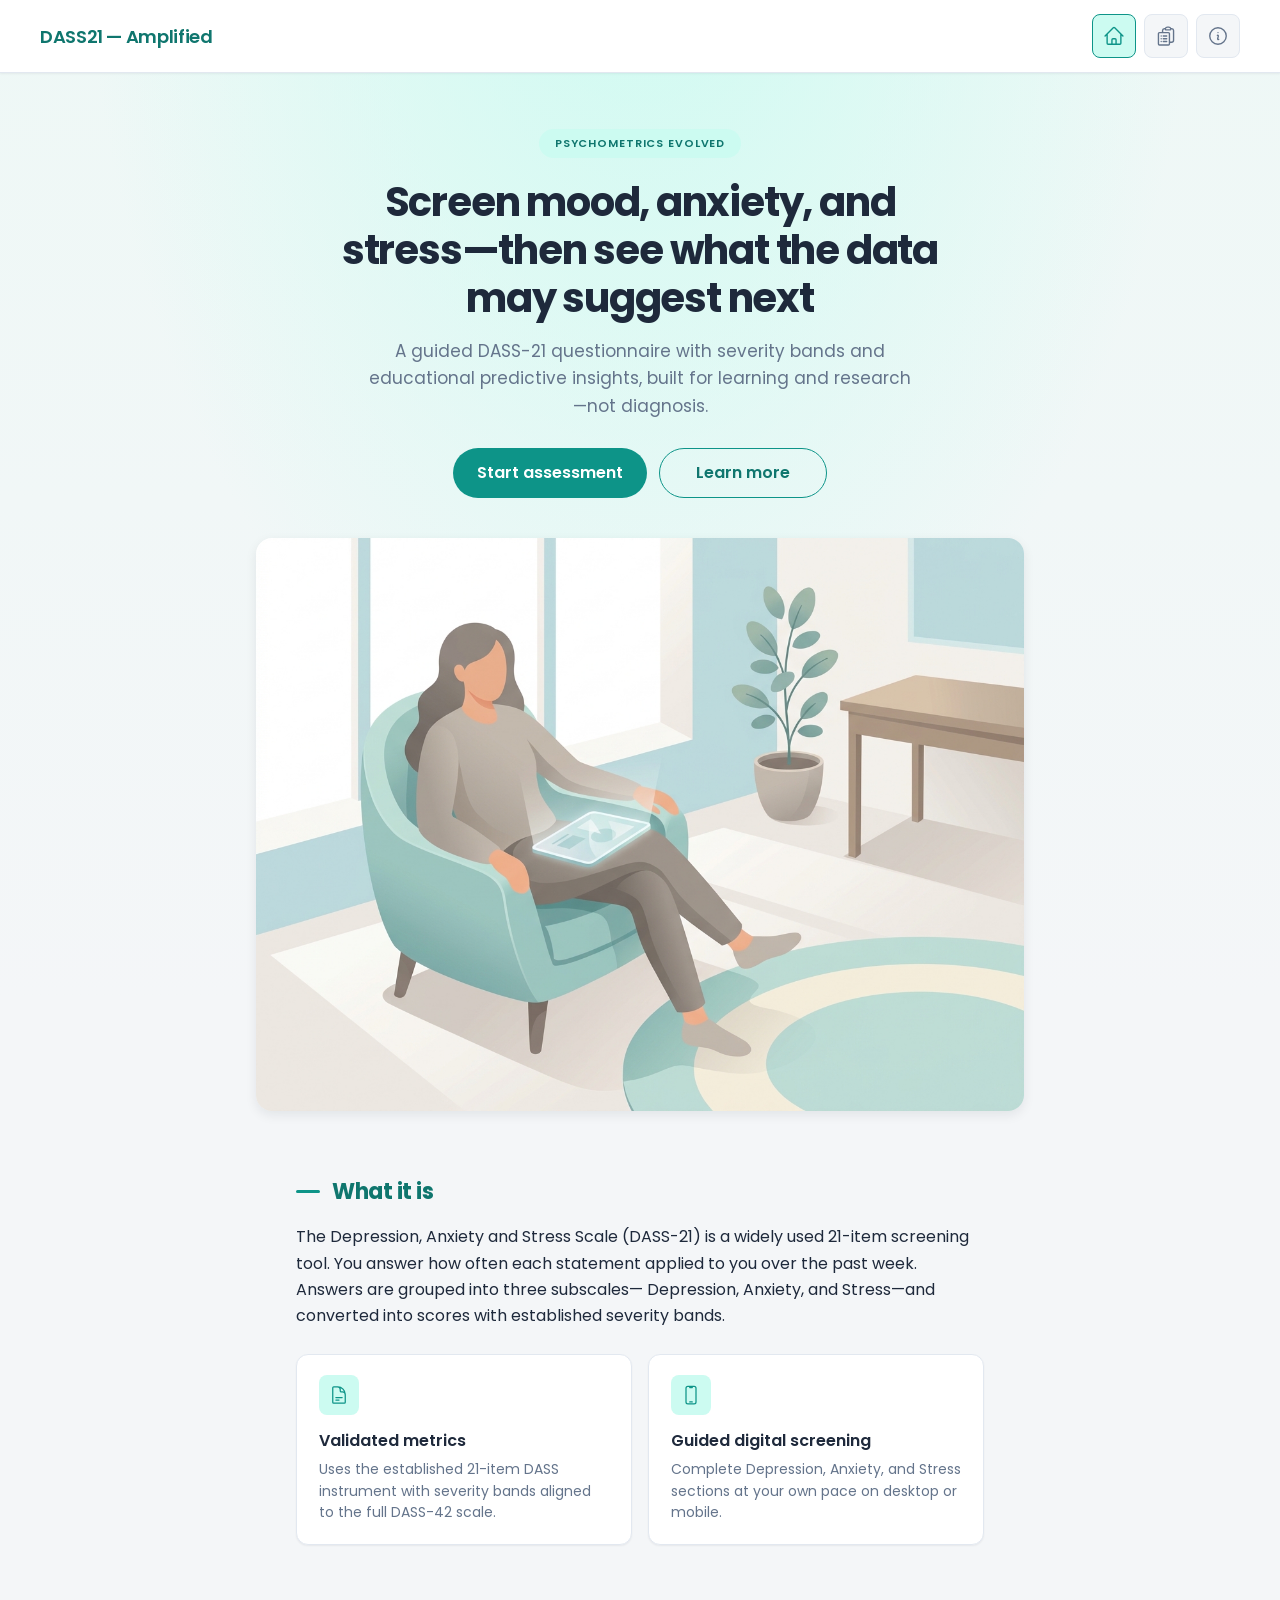
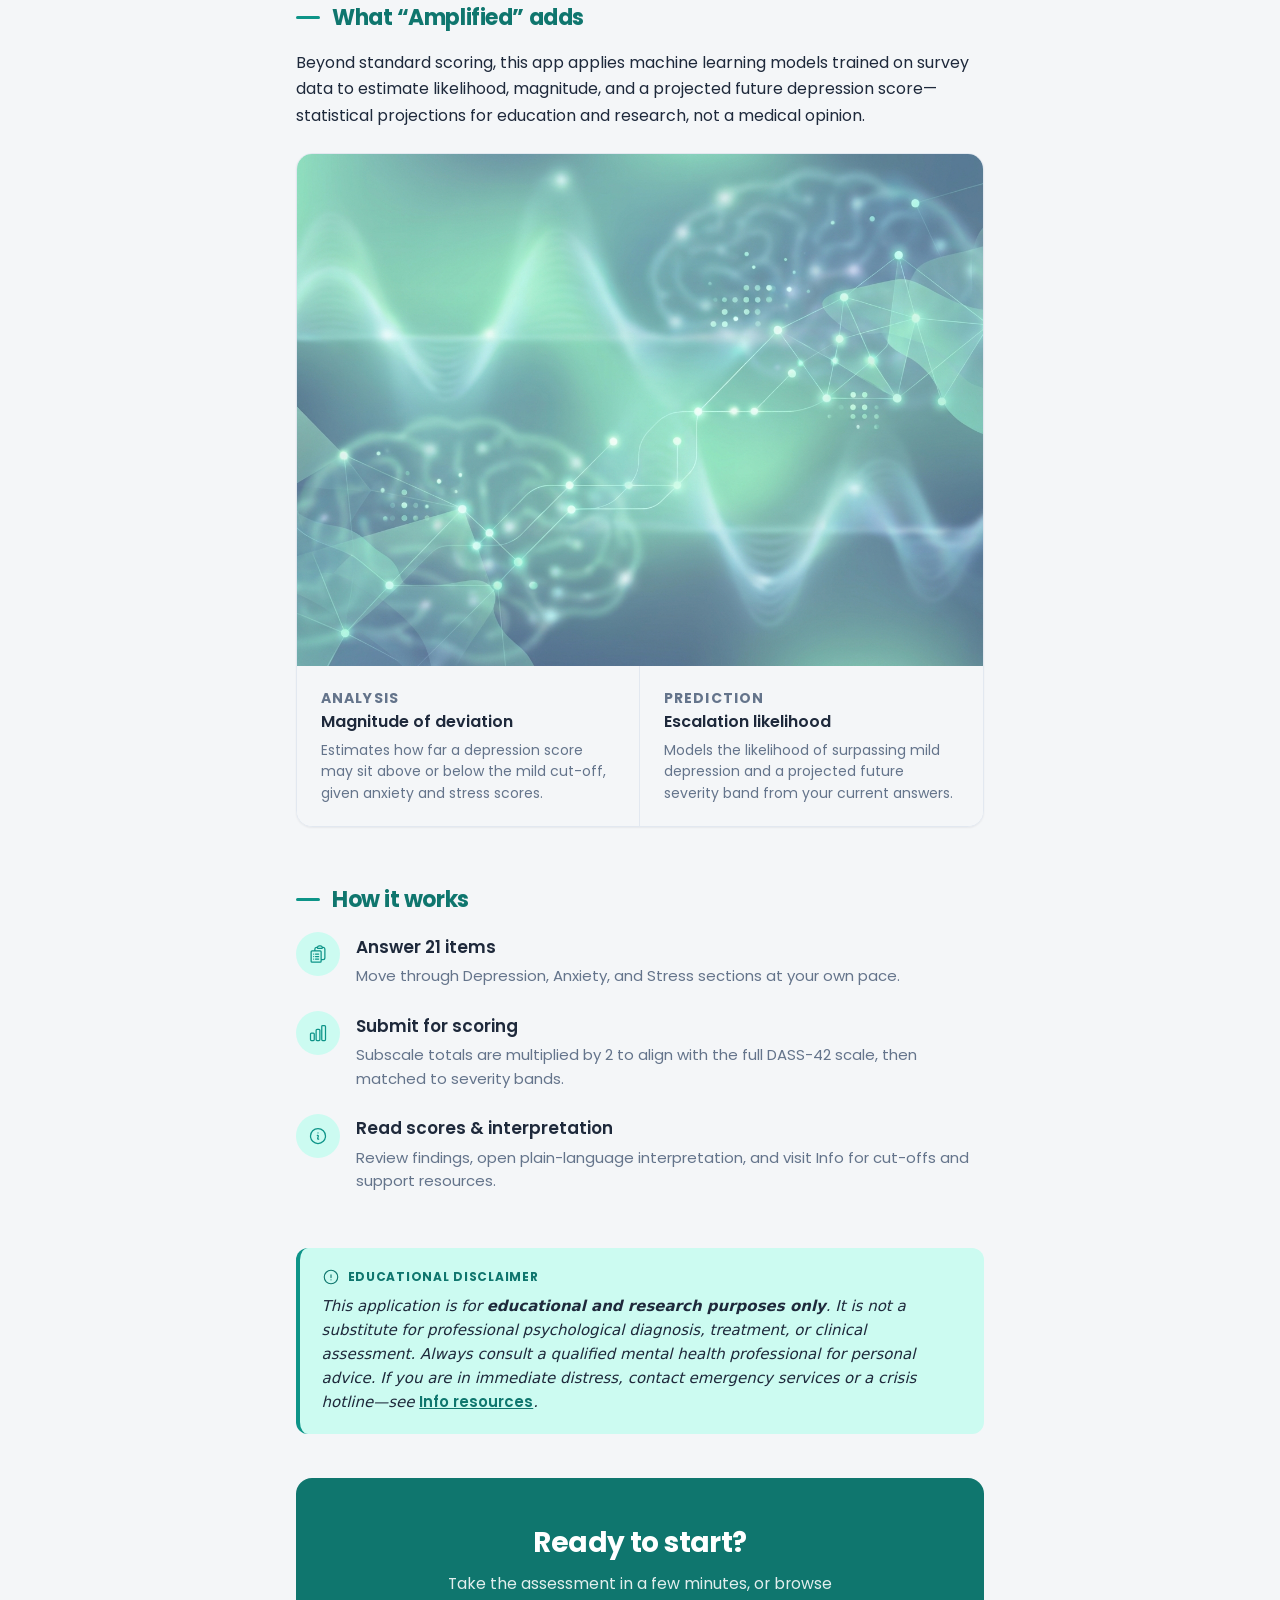
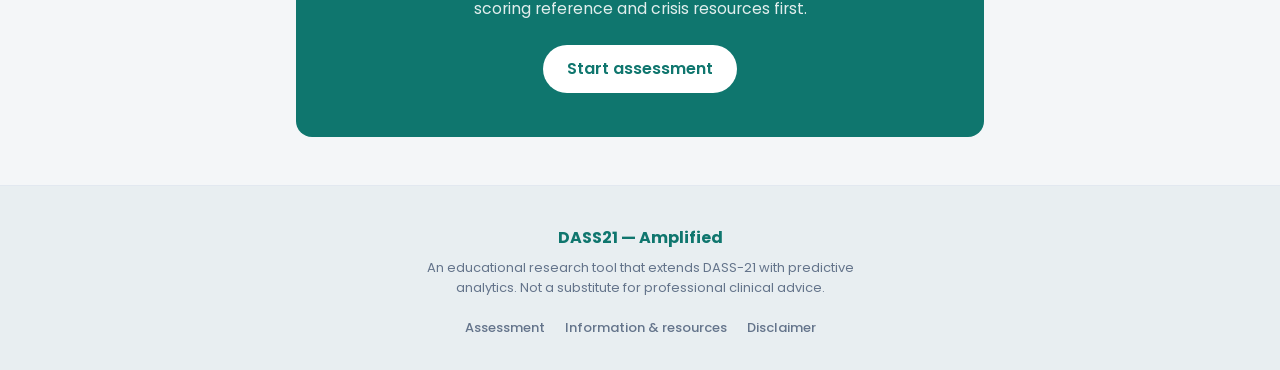
==== commit 03ab1c96: "Add images and refactor UI design for landing page" ====
--- a/templates/index.html
+++ b/templates/index.html
@@ -14,10 +14,10 @@
     />
   </head>
   <body class="landing-body">
-    <header class="app-header">
+    <header class="app-header landing-header">
       <p class="app-header__title">DASS21 — Amplified</p>
       <nav class="nav-actions" aria-label="Main navigation">
-        <!-- Icons: Heroicons v2.2.0 (MIT)—https://heroicons.com / https://cdn.jsdelivr.net/npm/heroicons@2.2.0/ -->
+        <!-- Icons: Heroicons v2.2.0 (MIT) -->
         <a href="/" title="Home" aria-label="Home" aria-current="page">
           <svg
             xmlns="http://www.w3.org/2000/svg"
@@ -70,84 +70,204 @@
     </header>
 
     <main>
-      <section class="landing-hero" aria-labelledby="landing-brand">
+      <!-- Hero -->
+      <section class="landing-hero" aria-labelledby="landing-headline">
         <div class="landing-hero__inner">
-          <p id="landing-brand" class="landing-hero__brand">DASS21 — Amplified</p>
-          <h1 class="landing-hero__headline">
-            Screen mood, anxiety, and stress—then see what the data may suggest next
+          <p class="landing-hero__eyebrow">Psychometrics evolved</p>
+          <h1 id="landing-headline" class="landing-hero__headline">
+            Screen mood, anxiety, and stress—then see what the data may suggest
+            next
           </h1>
           <p class="landing-hero__lede">
             A guided DASS-21 questionnaire with severity bands and educational
             predictive insights, built for learning and research—not diagnosis.
           </p>
           <div class="landing-hero__ctas">
-            <a class="btn btn--primary" href="/test">Start assessment</a>
-            <a class="btn btn--secondary" href="/info">Learn more</a>
+            <a class="btn btn--primary btn--pill" href="/test">Start assessment</a>
+            <a class="btn btn--outline btn--pill" href="/info">Learn more</a>
           </div>
+          <figure class="landing-hero__figure">
+            <img
+              src="/static/assets/hero_img.png"
+              alt="Illustration of a person reviewing an assessment on a tablet"
+              width="960"
+              height="540"
+              decoding="async"
+            />
+          </figure>
         </div>
       </section>
 
       <div class="landing-content">
+        <!-- What it is -->
         <section class="landing-section" aria-labelledby="what-it-is">
-          <h2 id="what-it-is">What it is</h2>
-          <p>
+          <h2 id="what-it-is" class="landing-section__title">What it is</h2>
+          <p class="landing-section__lede">
             The Depression, Anxiety and Stress Scale (DASS-21) is a widely used
             21-item screening tool. You answer how often each statement applied
             to you over the past week. Answers are grouped into three subscales—
             Depression, Anxiety, and Stress—and converted into scores with
             established severity bands.
           </p>
+          <div class="landing-feature-grid">
+            <article class="landing-feature-card">
+              <div class="landing-feature-card__icon" aria-hidden="true">
+                <svg
+                  xmlns="http://www.w3.org/2000/svg"
+                  fill="none"
+                  viewBox="0 0 24 24"
+                  stroke-width="1.5"
+                  stroke="currentColor"
+                >
+                  <path
+                    stroke-linecap="round"
+                    stroke-linejoin="round"
+                    d="M19.5 14.25v-2.625a3.375 3.375 0 0 0-3.375-3.375h-1.5A1.125 1.125 0 0 1 13.5 7.125v-1.5a3.375 3.375 0 0 0-3.375-3.375H8.25m0 12.75h7.5m-7.5 3H12M10.5 2.25H5.625c-.621 0-1.125.504-1.125 1.125v17.25c0 .621.504 1.125 1.125 1.125h12.75c.621 0 1.125-.504 1.125-1.125V11.25a9 9 0 0 0-9-9Z"
+                  />
+                </svg>
+              </div>
+              <h3>Validated metrics</h3>
+              <p>
+                Uses the established 21-item DASS instrument with severity bands
+                aligned to the full DASS-42 scale.
+              </p>
+            </article>
+            <article class="landing-feature-card">
+              <div class="landing-feature-card__icon" aria-hidden="true">
+                <svg
+                  xmlns="http://www.w3.org/2000/svg"
+                  fill="none"
+                  viewBox="0 0 24 24"
+                  stroke-width="1.5"
+                  stroke="currentColor"
+                >
+                  <path
+                    stroke-linecap="round"
+                    stroke-linejoin="round"
+                    d="M10.5 1.5H8.25A2.25 2.25 0 0 0 6 3.75v16.5a2.25 2.25 0 0 0 2.25 2.25h7.5A2.25 2.25 0 0 0 18 20.25V3.75a2.25 2.25 0 0 0-2.25-2.25H13.5m-3 0V3h3V1.5m-3 0h3m-3 18.75h3"
+                  />
+                </svg>
+              </div>
+              <h3>Guided digital screening</h3>
+              <p>
+                Complete Depression, Anxiety, and Stress sections at your own
+                pace on desktop or mobile.
+              </p>
+            </article>
+          </div>
         </section>
 
+        <!-- What Amplified adds -->
         <section class="landing-section" aria-labelledby="amplified">
-          <h2 id="amplified">What “Amplified” adds</h2>
-          <p>
+          <h2 id="amplified" class="landing-section__title">
+            What “Amplified” adds
+          </h2>
+          <p class="landing-section__lede">
             Beyond standard scoring, this app applies machine learning models
-            trained on survey data to estimate:
-          </p>
-          <ul class="landing-list">
+            trained on survey data to estimate likelihood, magnitude, and a
+            projected future depression score—statistical projections for
+            education and research, not a medical opinion.
+          </p>
+          <div class="landing-amplified">
+            <figure class="landing-amplified__media">
+              <img
+                src="/static/assets/neurons.png"
+                alt="Abstract teal neural network visualization"
+                width="960"
+                height="420"
+                decoding="async"
+                loading="lazy"
+              />
+            </figure>
+            <div class="landing-amplified__grid">
+              <article>
+                <p class="landing-amplified__label">Analysis</p>
+                <h3>Magnitude of deviation</h3>
+                <p>
+                  Estimates how far a depression score may sit above or below the
+                  mild cut-off, given anxiety and stress scores.
+                </p>
+              </article>
+              <article>
+                <p class="landing-amplified__label">Prediction</p>
+                <h3>Escalation likelihood</h3>
+                <p>
+                  Models the likelihood of surpassing mild depression and a
+                  projected future severity band from your current answers.
+                </p>
+              </article>
+            </div>
+          </div>
+        </section>
+
+        <!-- How it works -->
+        <section class="landing-section" aria-labelledby="how-it-works">
+          <h2 id="how-it-works" class="landing-section__title">How it works</h2>
+          <ol class="landing-steps">
             <li>
-              Likelihood of moving above the mild depression threshold, given
-              your anxiety and stress scores
+              <span class="landing-steps__icon" aria-hidden="true">
+                <svg
+                  xmlns="http://www.w3.org/2000/svg"
+                  fill="none"
+                  viewBox="0 0 24 24"
+                  stroke-width="1.5"
+                  stroke="currentColor"
+                >
+                  <path
+                    stroke-linecap="round"
+                    stroke-linejoin="round"
+                    d="M9 12h3.75M9 15h3.75M9 18h3.75m3 .75H18a2.25 2.25 0 0 0 2.25-2.25V6.108c0-1.135-.845-2.098-1.976-2.192a48.424 48.424 0 0 0-1.123-.08m-5.801 0c-.065.21-.1.433-.1.664 0 .414.336.75.75.75h4.5a.75.75 0 0 0 .75-.75 2.25 2.25 0 0 0-.1-.664m-5.8 0A2.251 2.251 0 0 1 13.5 2.25H15c1.012 0 1.867.668 2.15 1.586m-5.8 0c-.376.023-.75.05-1.124.08C9.095 4.01 8.25 4.973 8.25 6.108V8.25m0 0H4.875c-.621 0-1.125.504-1.125 1.125v11.25c0 .621.504 1.125 1.125 1.125h9.75c.621 0 1.125-.504 1.125-1.125V9.375c0-.621-.504-1.125-1.125-1.125H8.25ZM6.75 12h.008v.008H6.75V12Zm0 3h.008v.008H6.75V15Zm0 3h.008v.008H6.75V18Z"
+                  />
+                </svg>
+              </span>
+              <div>
+                <h3>Answer 21 items</h3>
+                <p>
+                  Move through Depression, Anxiety, and Stress sections at your
+                  own pace.
+                </p>
+              </div>
             </li>
             <li>
-              Magnitude of deviation from the mild depression cut-off
+              <span class="landing-steps__icon" aria-hidden="true">
+                <svg
+                  xmlns="http://www.w3.org/2000/svg"
+                  fill="none"
+                  viewBox="0 0 24 24"
+                  stroke-width="1.5"
+                  stroke="currentColor"
+                >
+                  <path
+                    stroke-linecap="round"
+                    stroke-linejoin="round"
+                    d="M3 13.125C3 12.504 3.504 12 4.125 12h2.25c.621 0 1.125.504 1.125 1.125v6.75C7.5 20.496 6.996 21 6.375 21h-2.25A1.125 1.125 0 0 1 3 19.875v-6.75ZM9.75 8.625c0-.621.504-1.125 1.125-1.125h2.25c.621 0 1.125.504 1.125 1.125v11.25c0 .621-.504 1.125-1.125 1.125h-2.25a1.125 1.125 0 0 1-1.125-1.125V8.625ZM16.5 4.125c0-.621.504-1.125 1.125-1.125h2.25C20.496 3 21 3.504 21 4.125v15.75c0 .621-.504 1.125-1.125 1.125h-2.25a1.125 1.125 0 0 1-1.125-1.125V4.125Z"
+                  />
+                </svg>
+              </span>
+              <div>
+                <h3>Submit for scoring</h3>
+                <p>
+                  Subscale totals are multiplied by 2 to align with the full
+                  DASS-42 scale, then matched to severity bands.
+                </p>
+              </div>
             </li>
             <li>
-              A projected future depression score and severity band
-            </li>
-          </ul>
-          <p>
-            These are statistical projections for education and research—not a
-            forecast of your personal future or a medical opinion.
-          </p>
-        </section>
-
-        <section class="landing-section" aria-labelledby="how-it-works">
-          <h2 id="how-it-works">How it works</h2>
-          <ol class="landing-steps">
-            <li>
-              <span class="landing-steps__num" aria-hidden="true">1</span>
-              <div>
-                <h3>Answer 21 items</h3>
-                <p>
-                  Move through Depression, Anxiety, and Stress sections at your
-                  own pace.
-                </p>
-              </div>
-            </li>
-            <li>
-              <span class="landing-steps__num" aria-hidden="true">2</span>
-              <div>
-                <h3>Submit for scoring</h3>
-                <p>
-                  Subscale totals are multiplied by 2 to align with the full
-                  DASS-42 scale, then matched to severity bands.
-                </p>
-              </div>
-            </li>
-            <li>
-              <span class="landing-steps__num" aria-hidden="true">3</span>
+              <span class="landing-steps__icon" aria-hidden="true">
+                <svg
+                  xmlns="http://www.w3.org/2000/svg"
+                  fill="none"
+                  viewBox="0 0 24 24"
+                  stroke-width="1.5"
+                  stroke="currentColor"
+                >
+                  <path
+                    stroke-linecap="round"
+                    stroke-linejoin="round"
+                    d="m11.25 11.25.041-.02a.75.75 0 0 1 1.063.852l-.708 2.836a.75.75 0 0 0 1.063.853l.041-.021M21 12a9 9 0 1 1-18 0 9 9 0 0 1 18 0Zm-9-3.75h.008v.008H12V8.25Z"
+                  />
+                </svg>
+              </span>
               <div>
                 <h3>Read scores &amp; interpretation</h3>
                 <p>
@@ -159,32 +279,59 @@
           </ol>
         </section>
 
-        <section
-          class="landing-section landing-disclaimer"
-          aria-labelledby="disclaimer"
-        >
-          <h2 id="disclaimer">Important disclaimer</h2>
+        <!-- Disclaimer -->
+        <aside class="landing-disclaimer" aria-labelledby="disclaimer">
+          <div class="landing-disclaimer__header">
+            <svg
+              xmlns="http://www.w3.org/2000/svg"
+              fill="none"
+              viewBox="0 0 24 24"
+              stroke-width="1.5"
+              stroke="currentColor"
+              aria-hidden="true"
+            >
+              <path
+                stroke-linecap="round"
+                stroke-linejoin="round"
+                d="M12 9v3.75m9-.75a9 9 0 1 1-18 0 9 9 0 0 1 18 0Zm-9 3.75h.008v.008H12v-.008Z"
+              />
+            </svg>
+            <h2 id="disclaimer">Educational disclaimer</h2>
+          </div>
           <p>
             This application is for
             <strong>educational and research purposes only</strong>. It is not a
             substitute for professional psychological diagnosis, treatment, or
             clinical assessment. Always consult a qualified mental health
-            professional for personal advice.
-          </p>
-        </section>
-
-        <section class="landing-final-cta" aria-labelledby="final-cta">
-          <h2 id="final-cta">Ready when you are</h2>
+            professional for personal advice. If you are in immediate distress,
+            contact emergency services or a crisis hotline—see
+            <a href="/info#crisis">Info resources</a>.
+          </p>
+        </aside>
+
+        <!-- Final CTA -->
+        <section class="landing-cta-panel" aria-labelledby="final-cta">
+          <h2 id="final-cta">Ready to start?</h2>
           <p>
             Take the assessment in a few minutes, or browse scoring reference
             and crisis resources first.
           </p>
-          <div class="landing-hero__ctas">
-            <a class="btn btn--primary" href="/test">Start assessment</a>
-            <a class="btn btn--secondary" href="/info">Information &amp; resources</a>
-          </div>
+          <a class="btn btn--on-dark btn--pill" href="/test">Start assessment</a>
         </section>
       </div>
     </main>
+
+    <footer class="landing-footer">
+      <p class="landing-footer__brand">DASS21 — Amplified</p>
+      <p class="landing-footer__copy">
+        An educational research tool that extends DASS-21 with predictive
+        analytics. Not a substitute for professional clinical advice.
+      </p>
+      <nav class="landing-footer__links" aria-label="Footer">
+        <a href="/test">Assessment</a>
+        <a href="/info">Information &amp; resources</a>
+        <a href="/info#disclaimer">Disclaimer</a>
+      </nav>
+    </footer>
   </body>
 </html>
--- a/static/style/landing.css
+++ b/static/style/landing.css
@@ -1,75 +1,91 @@
 @import url("./common.css");
 
-/* Landing shell — soft teal atmosphere over shared tokens */
+/* Landing — Stitch-inspired layout on shared clinical tokens */
 .landing-body {
   background:
     radial-gradient(
-      ellipse 90% 55% at 50% -10%,
+      ellipse 80% 50% at 50% -5%,
       var(--color-primary-soft) 0%,
       transparent 55%
     ),
-    linear-gradient(180deg, #eef8f6 0%, var(--color-bg) 42%, var(--color-bg) 100%);
+    linear-gradient(180deg, #eef8f6 0%, var(--color-bg) 28%, var(--color-bg) 100%);
   min-height: 100vh;
-}
-
-/* ── Hero (first viewport) ── */
+  display: flex;
+  flex-direction: column;
+}
+
+.landing-header .app-header__title {
+  color: var(--color-primary-hover);
+  font-weight: 600;
+}
+
+/* Shared pill / outline buttons (landing only) */
+.btn--pill {
+  border-radius: 999px;
+  text-decoration: none;
+}
+
+.btn--outline {
+  background: transparent;
+  color: var(--color-primary-hover);
+  border: 1.5px solid var(--color-primary);
+}
+
+.btn--outline:hover {
+  background: var(--color-primary-soft);
+  border-color: var(--color-primary-hover);
+  color: var(--color-primary-hover);
+}
+
+.btn--on-dark {
+  background: #fff;
+  color: var(--color-primary-hover);
+}
+
+.btn--on-dark:hover {
+  background: var(--color-primary-soft);
+  color: var(--color-primary-hover);
+}
+
+/* ── Hero ── */
 .landing-hero {
-  position: relative;
-  min-height: calc(100vh - 4.5rem);
-  display: flex;
-  align-items: center;
-  padding: clamp(2rem, 6vw, 4rem) var(--space-page);
-  overflow: hidden;
-}
-
-.landing-hero::before {
-  content: "";
-  position: absolute;
-  inset: 0;
-  background:
-    radial-gradient(
-      circle at 85% 30%,
-      rgba(13, 148, 136, 0.12) 0%,
-      transparent 42%
-    ),
-    radial-gradient(
-      circle at 12% 70%,
-      rgba(15, 118, 110, 0.08) 0%,
-      transparent 38%
-    );
-  pointer-events: none;
+  padding: clamp(2rem, 5vw, 3.5rem) var(--space-page) 0;
 }
 
 .landing-hero__inner {
-  position: relative;
-  max-width: 40rem;
+  max-width: 52rem;
   margin: 0 auto;
   text-align: center;
   animation: landing-rise 0.7s ease-out both;
 }
 
-.landing-hero__brand {
-  margin: 0 0 1rem;
-  font-size: clamp(1.75rem, 5vw, 2.75rem);
-  font-weight: 700;
+.landing-hero__eyebrow {
+  display: inline-block;
+  margin: 0 0 1.25rem;
+  padding: 0.4rem 1rem;
+  font-size: 0.6875rem;
+  font-weight: 600;
+  letter-spacing: 0.08em;
+  text-transform: uppercase;
+  color: var(--color-primary-hover);
+  background: var(--color-primary-soft);
+  border-radius: 999px;
+}
+
+.landing-hero__headline {
+  margin: 0 auto 1rem;
+  max-width: 38rem;
+  font-size: clamp(1.625rem, 4.2vw, 2.5rem);
+  font-weight: 700;
+  line-height: 1.2;
   letter-spacing: -0.03em;
-  color: var(--color-primary-hover);
-  line-height: 1.15;
-}
-
-.landing-hero__headline {
-  margin: 0 0 0.875rem;
-  font-size: clamp(1.125rem, 2.5vw, 1.375rem);
-  font-weight: 500;
-  line-height: 1.45;
-  color: var(--color-text);
-  letter-spacing: -0.015em;
+  color: var(--color-text);
 }
 
 .landing-hero__lede {
   margin: 0 auto 1.75rem;
   max-width: 34rem;
-  font-size: 1rem;
+  font-size: 1.0625rem;
   line-height: 1.6;
   color: var(--color-text-muted);
 }
@@ -79,10 +95,10 @@
   flex-wrap: wrap;
   gap: 0.75rem;
   justify-content: center;
+  margin-bottom: 2.5rem;
 }
 
 .landing-hero__ctas .btn {
-  text-decoration: none;
   min-width: 10.5rem;
   transition:
     background 0.2s ease,
@@ -101,63 +117,174 @@
   transform: translateY(0);
 }
 
-/* ── Content sections ── */
+.landing-hero__figure {
+  margin: 0 auto;
+  max-width: 48rem;
+  border-radius: var(--radius-lg);
+  overflow: hidden;
+  box-shadow: var(--shadow-md);
+  animation: landing-rise 0.8s ease-out 0.1s both;
+}
+
+.landing-hero__figure img {
+  display: block;
+  width: 100%;
+  height: auto;
+}
+
+/* ── Content column ── */
 .landing-content {
-  max-width: 40rem;
+  flex: 1;
+  max-width: 48rem;
   margin: 0 auto;
-  padding: 0 var(--space-page) clamp(3rem, 8vw, 5rem);
+  padding: clamp(2.5rem, 6vw, 4rem) var(--space-page) clamp(2rem, 5vw, 3rem);
+  width: 100%;
 }
 
 .landing-section {
-  padding: 2.25rem 0;
-  border-top: 1px solid var(--color-border);
+  margin-bottom: clamp(2.5rem, 6vw, 3.5rem);
   animation: landing-rise 0.6s ease-out both;
-  animation-delay: 0.12s;
-}
-
-.landing-section h2 {
-  margin: 0 0 0.75rem;
-  font-size: 1.25rem;
-  font-weight: 600;
+}
+
+.landing-section__title {
+  display: flex;
+  align-items: center;
+  gap: 0.75rem;
+  margin: 0 0 1rem;
+  font-size: 1.375rem;
+  font-weight: 700;
   letter-spacing: -0.02em;
-  color: var(--color-text);
-}
-
-.landing-section p {
-  margin: 0 0 0.75rem;
-  font-size: 0.9875rem;
+  color: var(--color-primary-hover);
+}
+
+.landing-section__title::before {
+  content: "";
+  flex-shrink: 0;
+  width: 1.5rem;
+  height: 3px;
+  border-radius: 2px;
+  background: var(--color-primary);
+}
+
+.landing-section__lede {
+  margin: 0 0 1.5rem;
+  font-size: 1rem;
   line-height: 1.65;
   color: var(--color-text);
 }
 
-.landing-section p:last-child {
-  margin-bottom: 0;
-}
-
-.landing-list {
-  margin: 0 0 0.875rem;
-  padding-left: 1.25rem;
-  color: var(--color-text);
-}
-
-.landing-list li {
-  margin-bottom: 0.5rem;
-  font-size: 0.9875rem;
+/* Feature cards */
+.landing-feature-grid {
+  display: grid;
+  grid-template-columns: repeat(2, 1fr);
+  gap: 1rem;
+}
+
+.landing-feature-card {
+  background: var(--color-surface);
+  border: 1px solid var(--color-border);
+  border-radius: var(--radius-md);
+  padding: 1.25rem 1.35rem;
+  box-shadow: var(--shadow-sm);
+}
+
+.landing-feature-card__icon {
+  width: 2.5rem;
+  height: 2.5rem;
+  display: flex;
+  align-items: center;
+  justify-content: center;
+  margin-bottom: 0.875rem;
+  color: var(--color-primary);
+  background: var(--color-primary-soft);
+  border-radius: var(--radius-sm);
+}
+
+.landing-feature-card__icon svg {
+  width: 1.25rem;
+  height: 1.25rem;
+}
+
+.landing-feature-card h3 {
+  margin: 0 0 0.375rem;
+  font-size: 1rem;
+  font-weight: 600;
+  color: var(--color-text);
+}
+
+.landing-feature-card p {
+  margin: 0;
+  font-size: 0.875rem;
   line-height: 1.55;
-}
-
-.landing-list li:last-child {
-  margin-bottom: 0;
-}
-
-/* How it works steps */
+  color: var(--color-text-muted);
+}
+
+/* Amplified block */
+.landing-amplified {
+  border-radius: var(--radius-lg);
+  overflow: hidden;
+  border: 1px solid var(--color-border);
+  background: var(--color-surface);
+  box-shadow: var(--shadow-sm);
+}
+
+.landing-amplified__media {
+  margin: 0;
+  background: #0a3d3a;
+}
+
+.landing-amplified__media img {
+  display: block;
+  width: 100%;
+  height: auto;
+}
+
+.landing-amplified__grid {
+  display: grid;
+  grid-template-columns: repeat(2, 1fr);
+  gap: 0;
+  background: var(--color-bg);
+}
+
+.landing-amplified__grid article {
+  padding: 1.35rem 1.5rem;
+}
+
+.landing-amplified__grid article:first-child {
+  border-right: 1px solid var(--color-border);
+}
+
+.landing-amplified__label {
+  margin: 0 0 0.35rem;
+  font-size: 0.6875rem;
+  font-weight: 700;
+  letter-spacing: 0.08em;
+  text-transform: uppercase;
+  color: var(--color-primary);
+}
+
+.landing-amplified__grid h3 {
+  margin: 0 0 0.375rem;
+  font-size: 1rem;
+  font-weight: 600;
+  color: var(--color-text);
+}
+
+.landing-amplified__grid p {
+  margin: 0;
+  font-size: 0.875rem;
+  line-height: 1.55;
+  color: var(--color-text-muted);
+}
+
+/* How it works */
 .landing-steps {
   list-style: none;
-  margin: 1rem 0 0;
+  margin: 0;
   padding: 0;
   display: flex;
   flex-direction: column;
-  gap: 1.25rem;
+  gap: 1.5rem;
 }
 
 .landing-steps li {
@@ -166,73 +293,169 @@
   align-items: flex-start;
 }
 
-.landing-steps__num {
+.landing-steps__icon {
   flex-shrink: 0;
-  width: 2rem;
-  height: 2rem;
+  width: 2.75rem;
+  height: 2.75rem;
   display: inline-flex;
   align-items: center;
   justify-content: center;
   border-radius: 50%;
-  background: var(--color-primary);
+  background: var(--color-primary-soft);
+  color: var(--color-primary);
+}
+
+.landing-steps__icon svg {
+  width: 1.25rem;
+  height: 1.25rem;
+}
+
+.landing-steps h3 {
+  margin: 0.15rem 0 0.25rem;
+  font-size: 1.0625rem;
+  font-weight: 600;
+  color: var(--color-text);
+}
+
+.landing-steps p {
+  margin: 0;
+  font-size: 0.9375rem;
+  line-height: 1.55;
+  color: var(--color-text-muted);
+}
+
+/* Disclaimer */
+.landing-disclaimer {
+  margin-bottom: clamp(2rem, 5vw, 2.75rem);
+  padding: 1.25rem 1.35rem;
+  background: var(--color-primary-soft);
+  border-radius: var(--radius-md);
+  border-left: 4px solid var(--color-primary);
+}
+
+.landing-disclaimer__header {
+  display: flex;
+  align-items: center;
+  gap: 0.5rem;
+  margin-bottom: 0.5rem;
+  color: var(--color-primary-hover);
+}
+
+.landing-disclaimer__header svg {
+  width: 1.125rem;
+  height: 1.125rem;
+  flex-shrink: 0;
+}
+
+.landing-disclaimer h2 {
+  margin: 0;
+  font-size: 0.75rem;
+  font-weight: 700;
+  letter-spacing: 0.06em;
+  text-transform: uppercase;
+  color: var(--color-primary-hover);
+}
+
+.landing-disclaimer p {
+  margin: 0;
+  font-size: 0.9375rem;
+  line-height: 1.6;
+  font-style: italic;
+  color: var(--color-text);
+}
+
+.landing-disclaimer a {
+  color: var(--color-primary-hover);
+  font-weight: 600;
+  font-style: normal;
+}
+
+/* Final CTA panel */
+.landing-cta-panel {
+  text-align: center;
+  padding: clamp(2rem, 5vw, 2.75rem) 1.5rem;
+  background: var(--color-primary-hover);
+  border-radius: var(--radius-lg);
   color: #fff;
-  font-size: 0.875rem;
-  font-weight: 600;
-}
-
-.landing-steps h3 {
-  margin: 0 0 0.25rem;
-  font-size: 1rem;
-  font-weight: 600;
-  color: var(--color-text);
-}
-
-.landing-steps p {
-  margin: 0;
-  font-size: 0.9375rem;
-  color: var(--color-text-muted);
-}
-
-.landing-disclaimer {
-  background: var(--color-primary-soft);
-  border: 1px solid var(--color-primary);
-  border-radius: var(--radius-md);
-  padding: 1.5rem 1.25rem;
-  margin-top: 0.5rem;
-}
-
-.landing-disclaimer h2 {
-  color: var(--color-primary-hover);
-}
-
-.landing-final-cta {
-  text-align: center;
-  padding: 2.75rem 0 0.5rem;
-  border-top: 1px solid var(--color-border);
-  margin-top: 0.5rem;
-  animation: landing-rise 0.6s ease-out both;
-  animation-delay: 0.2s;
-}
-
-.landing-final-cta h2 {
+  animation: landing-rise 0.6s ease-out 0.1s both;
+}
+
+.landing-cta-panel h2 {
   margin: 0 0 0.5rem;
-  font-size: 1.375rem;
-  font-weight: 600;
+  font-size: clamp(1.375rem, 3vw, 1.75rem);
+  font-weight: 700;
   letter-spacing: -0.02em;
-}
-
-.landing-final-cta > p {
+  color: #fff;
+}
+
+.landing-cta-panel > p {
   margin: 0 auto 1.5rem;
-  max-width: 28rem;
-  color: var(--color-text-muted);
+  max-width: 26rem;
   font-size: 0.9875rem;
   line-height: 1.55;
+  color: rgba(255, 255, 255, 0.88);
+}
+
+.landing-cta-panel .btn {
+  min-width: 12rem;
+  transition:
+    background 0.2s ease,
+    transform 0.2s ease,
+    box-shadow 0.2s ease;
+}
+
+.landing-cta-panel .btn:hover {
+  transform: translateY(-2px);
+  box-shadow: 0 4px 16px rgba(0, 0, 0, 0.18);
+}
+
+/* Footer */
+.landing-footer {
+  margin-top: auto;
+  padding: 2.5rem var(--space-page) 2rem;
+  text-align: center;
+  background: #e8eef1;
+  border-top: 1px solid var(--color-border);
+}
+
+.landing-footer__brand {
+  margin: 0 0 0.5rem;
+  font-size: 1rem;
+  font-weight: 700;
+  color: var(--color-primary-hover);
+}
+
+.landing-footer__copy {
+  margin: 0 auto 1.25rem;
+  max-width: 28rem;
+  font-size: 0.8125rem;
+  line-height: 1.55;
+  color: var(--color-text-muted);
+}
+
+.landing-footer__links {
+  display: flex;
+  flex-wrap: wrap;
+  gap: 0.75rem 1.25rem;
+  justify-content: center;
+}
+
+.landing-footer__links a {
+  font-size: 0.8125rem;
+  font-weight: 500;
+  color: var(--color-text-muted);
+  text-decoration: none;
+}
+
+.landing-footer__links a:hover {
+  color: var(--color-primary);
+  text-decoration: underline;
 }
 
 @keyframes landing-rise {
   from {
     opacity: 0;
-    transform: translateY(12px);
+    transform: translateY(14px);
   }
   to {
     opacity: 1;
@@ -240,14 +463,35 @@
   }
 }
 
+@media (max-width: 640px) {
+  .landing-feature-grid {
+    grid-template-columns: 1fr;
+  }
+
+  .landing-amplified__grid {
+    grid-template-columns: 1fr;
+  }
+
+  .landing-amplified__grid article:first-child {
+    border-right: none;
+    border-bottom: 1px solid var(--color-border);
+  }
+
+  .landing-hero__ctas .btn {
+    flex: 1 1 100%;
+  }
+}
+
 @media (prefers-reduced-motion: reduce) {
   .landing-hero__inner,
+  .landing-hero__figure,
   .landing-section,
-  .landing-final-cta {
+  .landing-cta-panel {
     animation: none;
   }
 
-  .landing-hero__ctas .btn:hover {
+  .landing-hero__ctas .btn:hover,
+  .landing-cta-panel .btn:hover {
     transform: none;
   }
 }
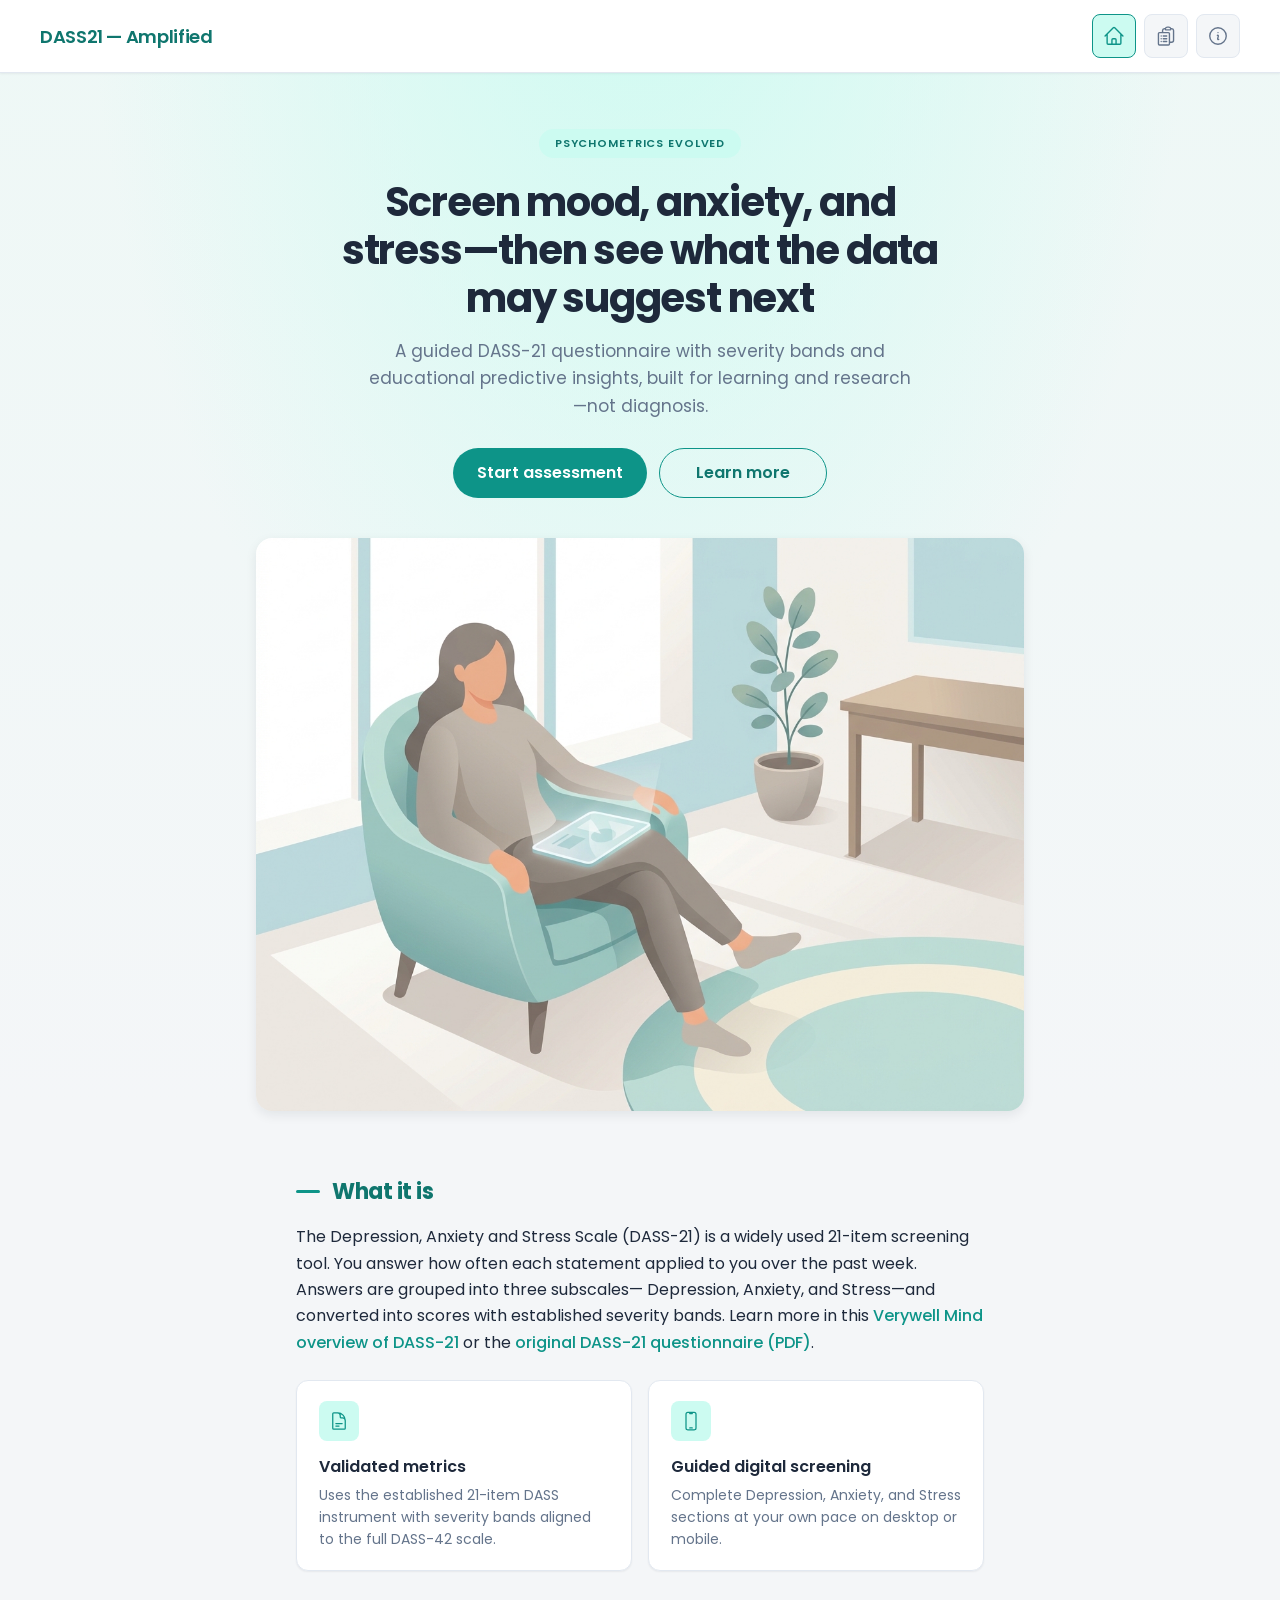
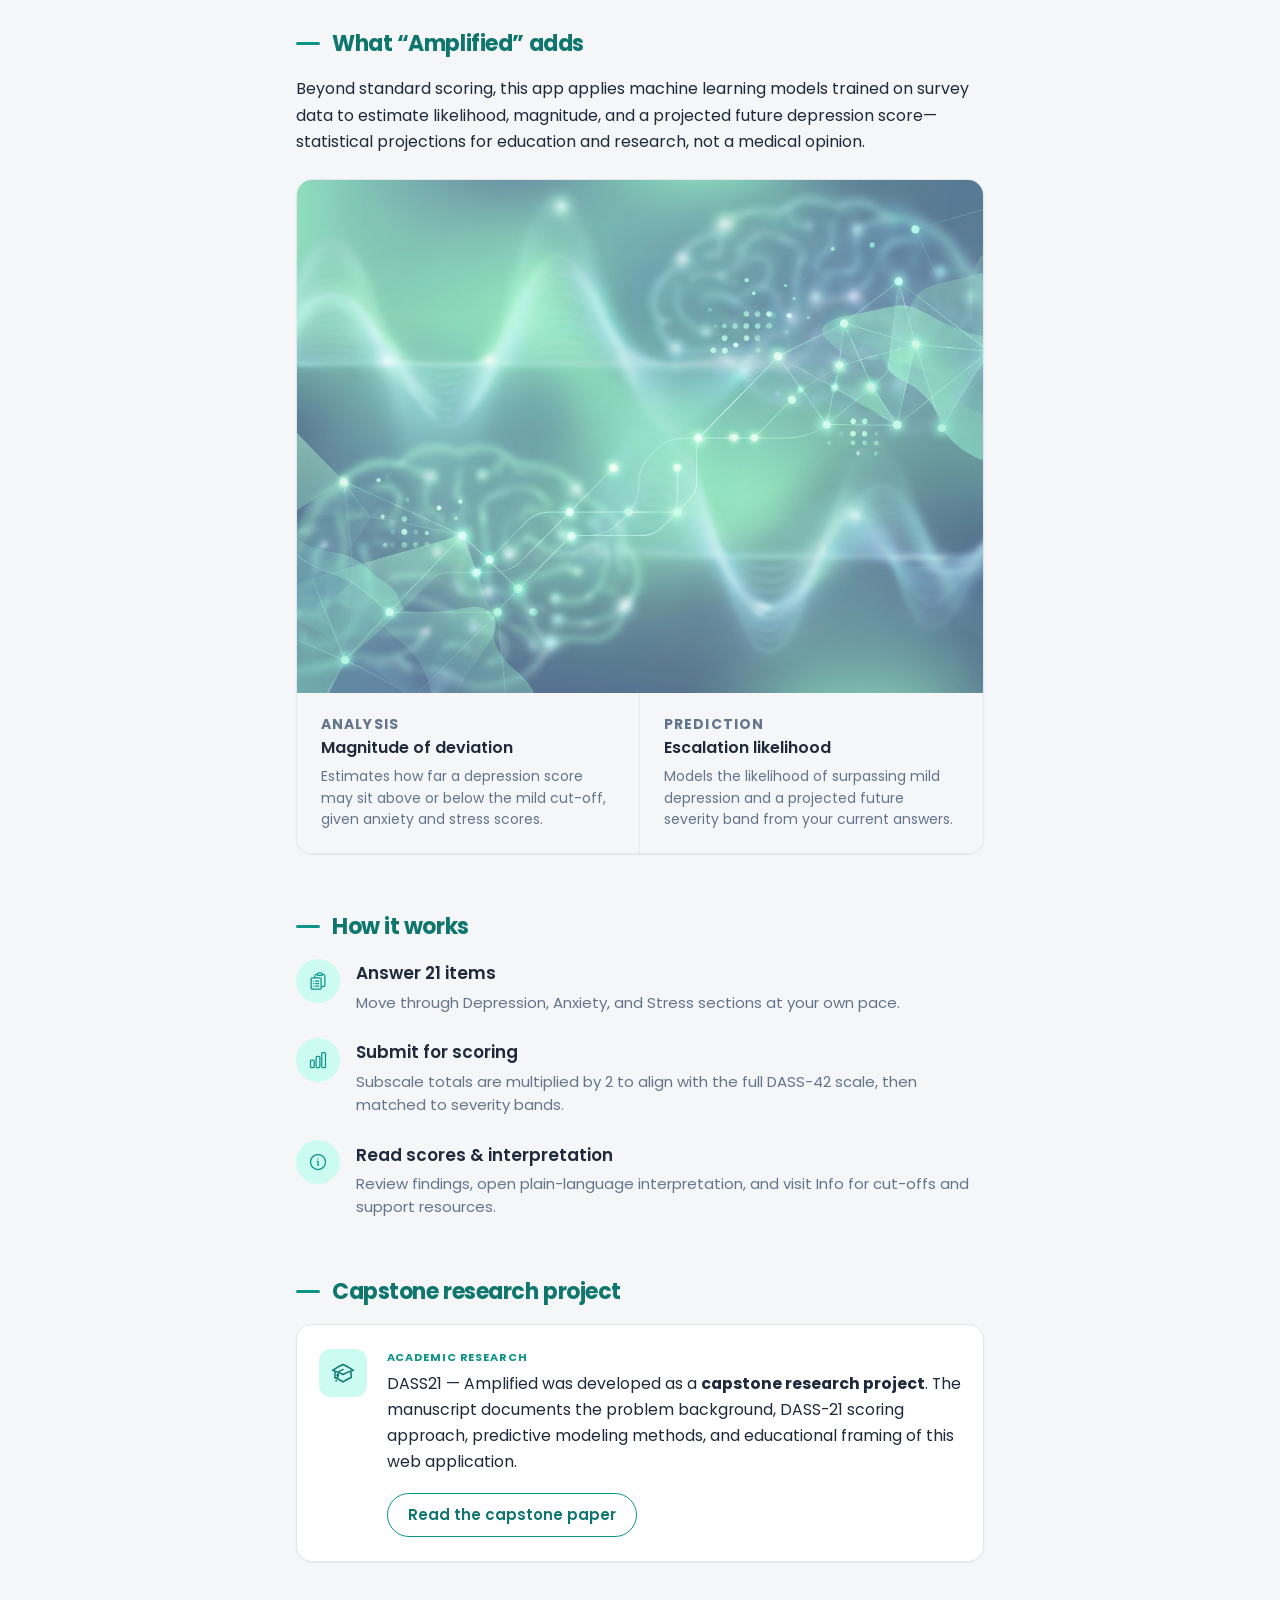
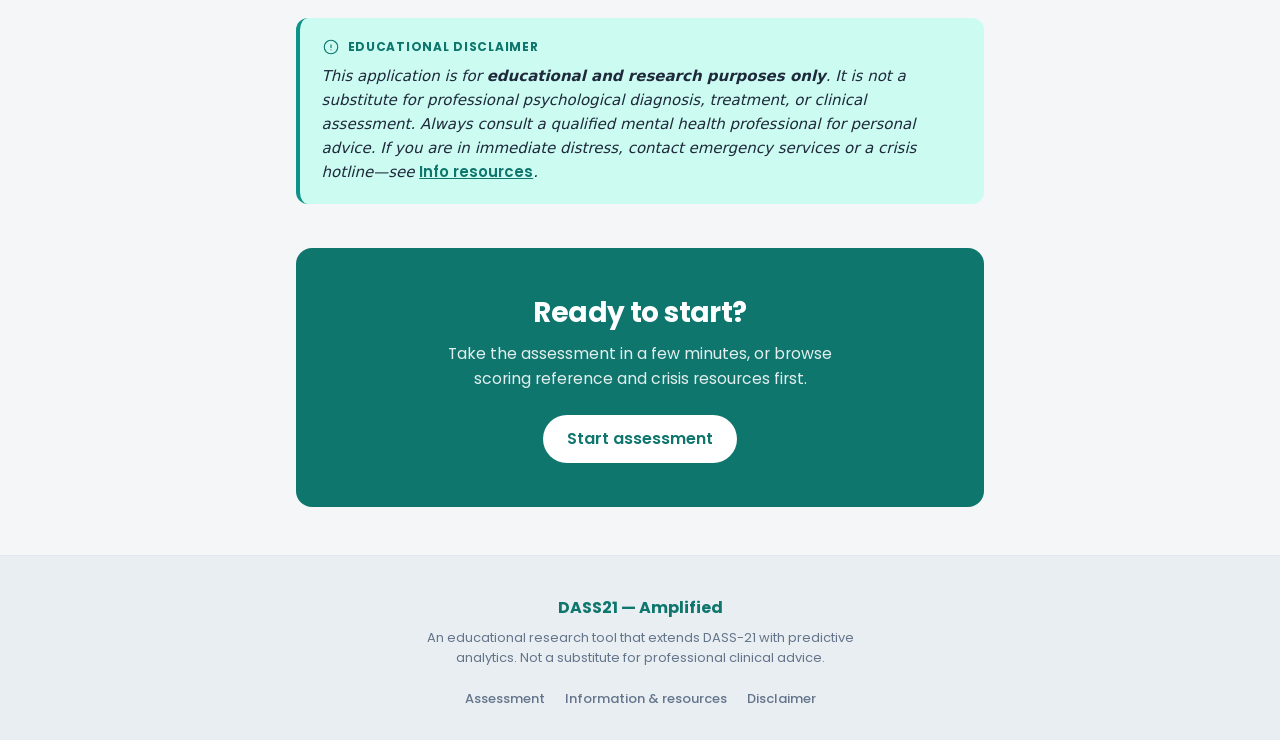
==== commit 69274cee: "Add source links to information" ====
--- a/templates/index.html
+++ b/templates/index.html
@@ -107,7 +107,22 @@
             21-item screening tool. You answer how often each statement applied
             to you over the past week. Answers are grouped into three subscales—
             Depression, Anxiety, and Stress—and converted into scores with
-            established severity bands.
+            established severity bands. Learn more in this
+            <a
+              class="landing-link"
+              href="https://www.verywellmind.com/dass-21-depression-anxiety-scale-8697715"
+              target="_blank"
+              rel="noopener noreferrer"
+              >Verywell Mind overview of DASS-21</a
+            >
+            or the
+            <a
+              class="landing-link"
+              href="https://maic.qld.gov.au/wp-content/uploads/2016/07/DASS-21.pdf"
+              target="_blank"
+              rel="noopener noreferrer"
+              >original DASS-21 questionnaire (PDF)</a
+            >.
           </p>
           <div class="landing-feature-grid">
             <article class="landing-feature-card">
@@ -277,6 +292,50 @@
               </div>
             </li>
           </ol>
+        </section>
+
+        <!-- Capstone / research -->
+        <section
+          class="landing-section landing-research"
+          aria-labelledby="research"
+        >
+          <h2 id="research" class="landing-section__title">
+            Capstone research project
+          </h2>
+          <div class="landing-research__card">
+            <div class="landing-research__icon" aria-hidden="true">
+              <svg
+                xmlns="http://www.w3.org/2000/svg"
+                fill="none"
+                viewBox="0 0 24 24"
+                stroke-width="1.5"
+                stroke="currentColor"
+              >
+                <path
+                  stroke-linecap="round"
+                  stroke-linejoin="round"
+                  d="M4.26 10.147a60.438 60.438 0 0 0-.491 6.347A48.62 48.62 0 0 1 12 20.904a48.62 48.62 0 0 1 8.232-4.41 60.46 60.46 0 0 0-.491-6.347m-15.482 0a50.57 50.57 0 0 0-2.658-.813A59.905 59.905 0 0 1 12 3.493a59.902 59.902 0 0 1 10.399 5.84c-.908.217-1.805.494-2.658.814m-15.482 0A50.697 50.697 0 0 1 12 13.489a50.702 50.702 0 0 1 7.74-3.342M6.75 15a.75.75 0 1 0 0-1.5.75.75 0 0 0 0 1.5Zm0 0v-3.675A55.378 55.378 0 0 1 12 8.443m-7.007 11.55A5.981 5.981 0 0 0 6.75 15.75v-1.5"
+                />
+              </svg>
+            </div>
+            <div class="landing-research__body">
+              <p class="landing-research__eyebrow">Academic research</p>
+              <p>
+                DASS21 — Amplified was developed as a
+                <strong>capstone research project</strong>. The manuscript
+                documents the problem background, DASS-21 scoring approach,
+                predictive modeling methods, and educational framing of this
+                web application.
+              </p>
+              <a
+                class="btn btn--outline btn--pill landing-research__cta"
+                href="https://drive.google.com/file/d/13PY06vwiHPH1EmCPBWGdG1zAdgJUNrQC/view?usp=sharing"
+                target="_blank"
+                rel="noopener noreferrer"
+                >Read the capstone paper</a
+              >
+            </div>
+          </div>
         </section>
 
         <!-- Disclaimer -->
--- a/static/style/landing.css
+++ b/static/style/landing.css
@@ -173,6 +173,68 @@
   color: var(--color-text);
 }
 
+.landing-link {
+  color: var(--color-primary);
+  font-weight: 500;
+  text-decoration: none;
+}
+
+.landing-link:hover {
+  text-decoration: underline;
+}
+
+/* Capstone / research */
+.landing-research__card {
+  display: flex;
+  gap: 1.25rem;
+  align-items: flex-start;
+  padding: 1.5rem 1.35rem;
+  background: var(--color-surface);
+  border: 1px solid var(--color-border);
+  border-radius: var(--radius-lg);
+  box-shadow: var(--shadow-sm);
+}
+
+.landing-research__icon {
+  flex-shrink: 0;
+  width: 3rem;
+  height: 3rem;
+  display: flex;
+  align-items: center;
+  justify-content: center;
+  border-radius: var(--radius-md);
+  background: var(--color-primary-soft);
+  color: var(--color-primary-hover);
+}
+
+.landing-research__icon svg {
+  width: 1.5rem;
+  height: 1.5rem;
+}
+
+.landing-research__eyebrow {
+  margin: 0 0 0.35rem;
+  font-size: 0.6875rem;
+  font-weight: 700;
+  letter-spacing: 0.08em;
+  text-transform: uppercase;
+  color: var(--color-primary);
+}
+
+.landing-research__body > p:not(.landing-research__eyebrow) {
+  margin: 0 0 1.15rem;
+  font-size: 0.9875rem;
+  line-height: 1.65;
+  color: var(--color-text);
+}
+
+.landing-research__cta {
+  text-decoration: none;
+  min-height: 44px;
+  padding: 0.6rem 1.25rem;
+  font-size: 0.9375rem;
+}
+
 /* Feature cards */
 .landing-feature-grid {
   display: grid;
@@ -480,6 +542,10 @@
   .landing-hero__ctas .btn {
     flex: 1 1 100%;
   }
+
+  .landing-research__card {
+    flex-direction: column;
+  }
 }
 
 @media (prefers-reduced-motion: reduce) {
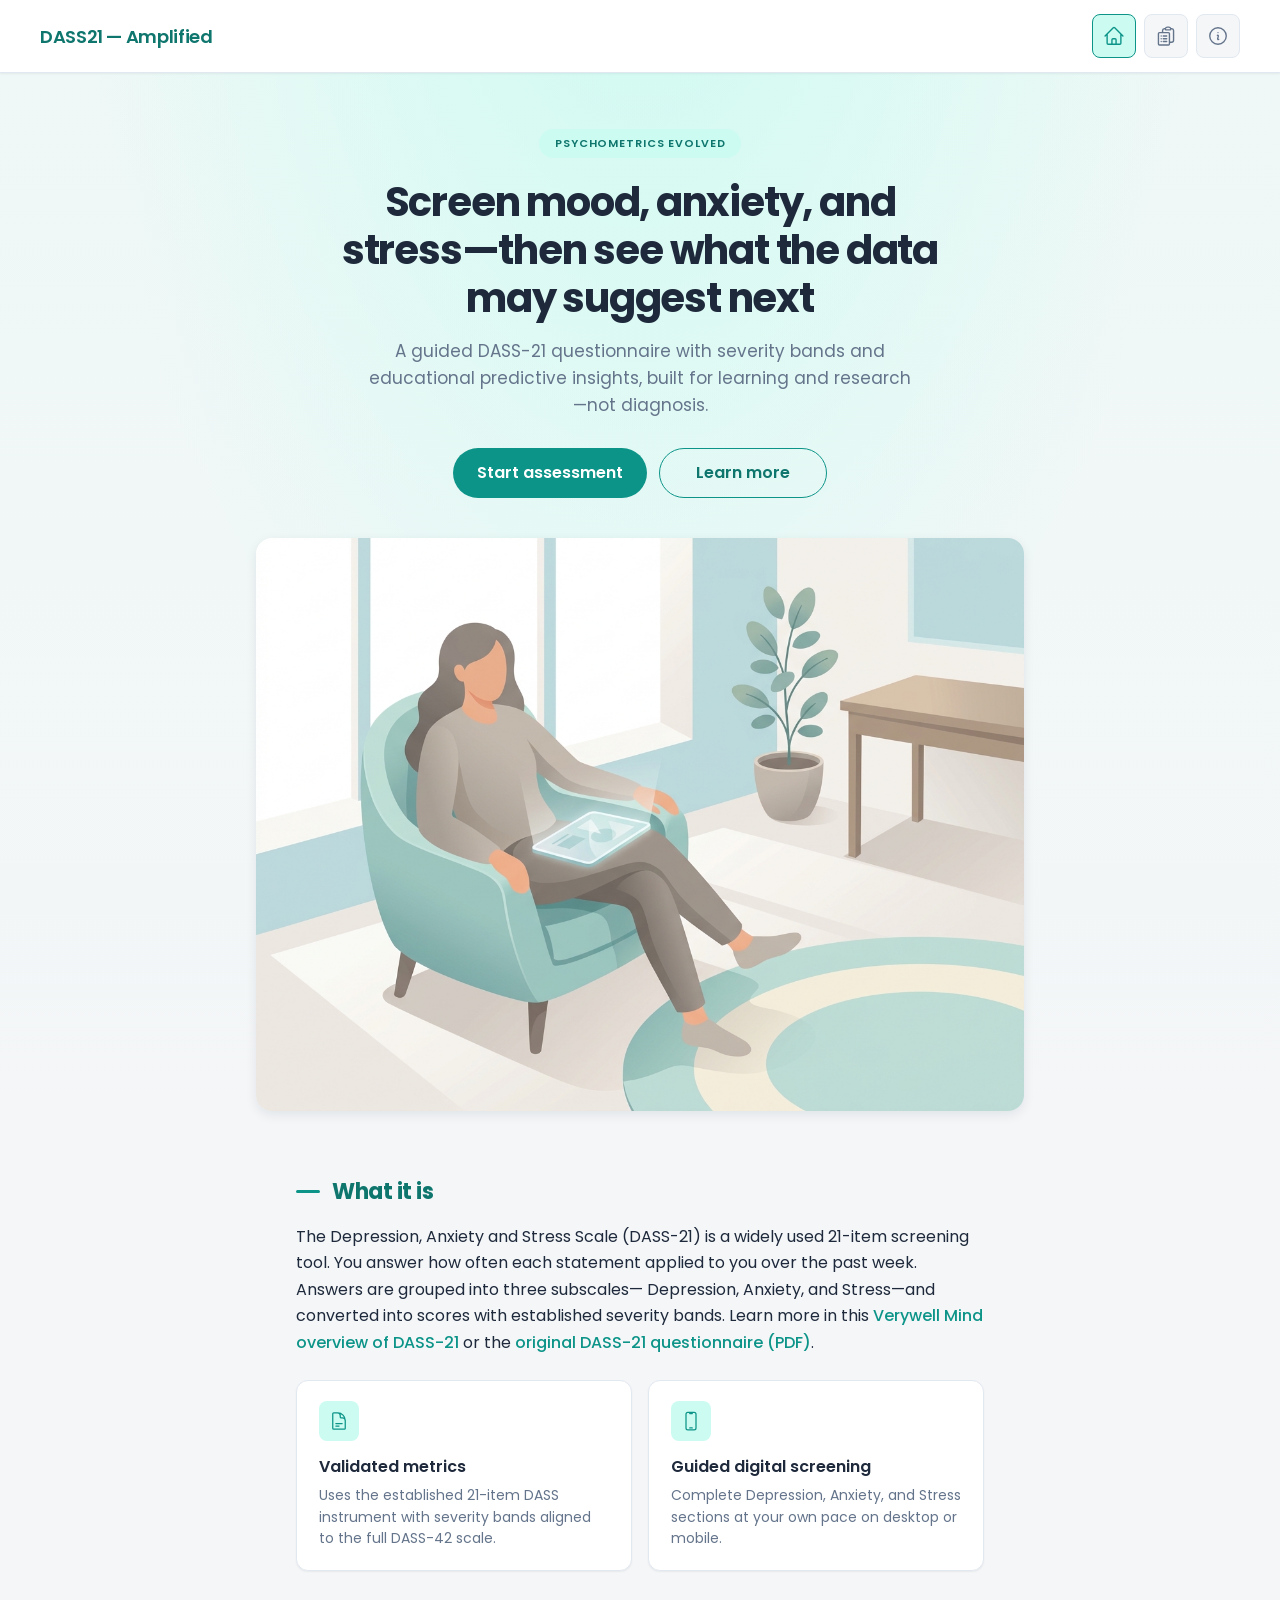
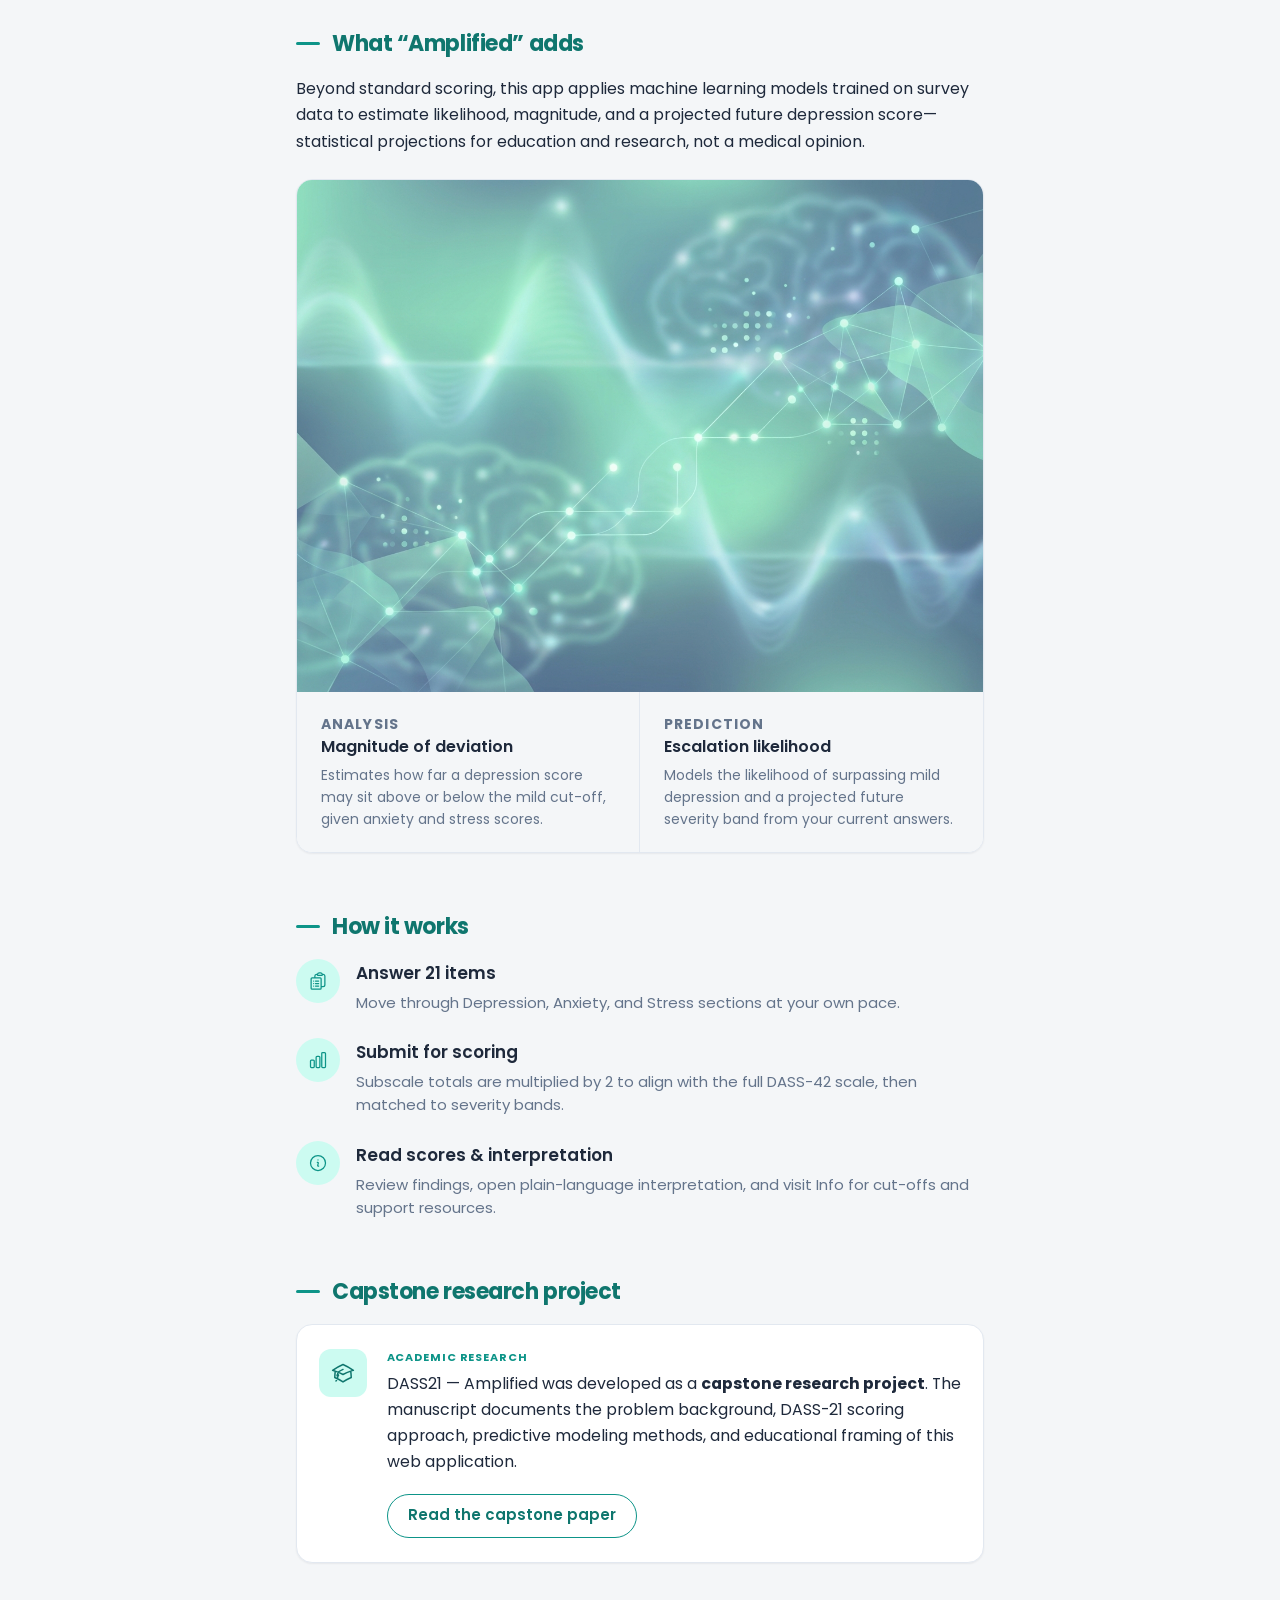
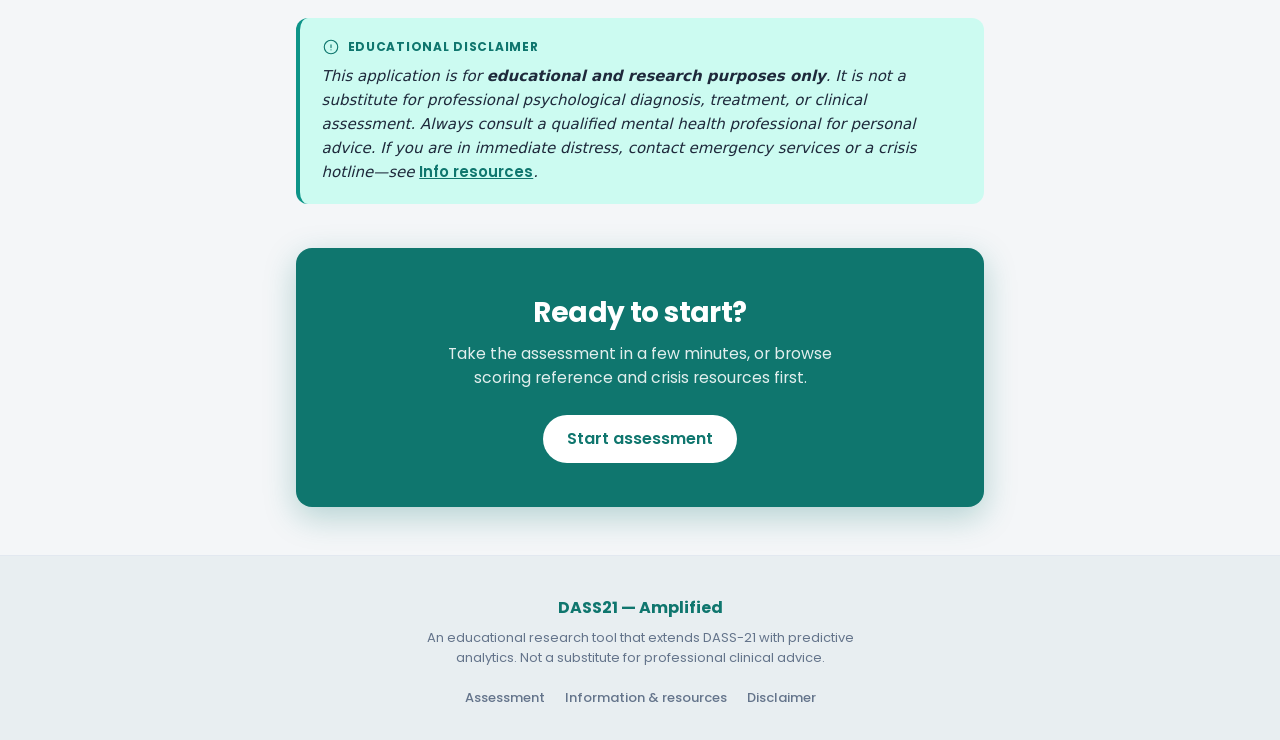
==== commit 72926f85: "Add animation to content" ====
--- a/templates/index.html
+++ b/templates/index.html
@@ -72,21 +72,32 @@
     <main>
       <!-- Hero -->
       <section class="landing-hero" aria-labelledby="landing-headline">
-        <div class="landing-hero__inner">
-          <p class="landing-hero__eyebrow">Psychometrics evolved</p>
-          <h1 id="landing-headline" class="landing-hero__headline">
+        <div
+          class="landing-hero__inner"
+          data-animate-stagger
+          data-animate
+          data-animate-delay="0"
+        >
+          <p class="landing-hero__eyebrow" data-animate-child>
+            Psychometrics evolved
+          </p>
+          <h1
+            id="landing-headline"
+            class="landing-hero__headline"
+            data-animate-child
+          >
             Screen mood, anxiety, and stress—then see what the data may suggest
             next
           </h1>
-          <p class="landing-hero__lede">
+          <p class="landing-hero__lede" data-animate-child>
             A guided DASS-21 questionnaire with severity bands and educational
             predictive insights, built for learning and research—not diagnosis.
           </p>
-          <div class="landing-hero__ctas">
+          <div class="landing-hero__ctas" data-animate-child>
             <a class="btn btn--primary btn--pill" href="/test">Start assessment</a>
             <a class="btn btn--outline btn--pill" href="/info">Learn more</a>
           </div>
-          <figure class="landing-hero__figure">
+          <figure class="landing-hero__figure" data-animate-child>
             <img
               src="/static/assets/hero_img.png"
               alt="Illustration of a person reviewing an assessment on a tablet"
@@ -100,7 +111,7 @@
 
       <div class="landing-content">
         <!-- What it is -->
-        <section class="landing-section" aria-labelledby="what-it-is">
+        <section class="landing-section" aria-labelledby="what-it-is" data-animate>
           <h2 id="what-it-is" class="landing-section__title">What it is</h2>
           <p class="landing-section__lede">
             The Depression, Anxiety and Stress Scale (DASS-21) is a widely used
@@ -124,8 +135,8 @@
               >original DASS-21 questionnaire (PDF)</a
             >.
           </p>
-          <div class="landing-feature-grid">
-            <article class="landing-feature-card">
+          <div class="landing-feature-grid" data-animate-stagger data-animate>
+            <article class="landing-feature-card" data-animate-child>
               <div class="landing-feature-card__icon" aria-hidden="true">
                 <svg
                   xmlns="http://www.w3.org/2000/svg"
@@ -147,7 +158,7 @@
                 aligned to the full DASS-42 scale.
               </p>
             </article>
-            <article class="landing-feature-card">
+            <article class="landing-feature-card" data-animate-child>
               <div class="landing-feature-card__icon" aria-hidden="true">
                 <svg
                   xmlns="http://www.w3.org/2000/svg"
@@ -173,7 +184,7 @@
         </section>
 
         <!-- What Amplified adds -->
-        <section class="landing-section" aria-labelledby="amplified">
+        <section class="landing-section" aria-labelledby="amplified" data-animate>
           <h2 id="amplified" class="landing-section__title">
             What “Amplified” adds
           </h2>
@@ -183,7 +194,7 @@
             projected future depression score—statistical projections for
             education and research, not a medical opinion.
           </p>
-          <div class="landing-amplified">
+          <div class="landing-amplified" data-animate="scale" data-animate-delay="80">
             <figure class="landing-amplified__media">
               <img
                 src="/static/assets/neurons.png"
@@ -216,10 +227,10 @@
         </section>
 
         <!-- How it works -->
-        <section class="landing-section" aria-labelledby="how-it-works">
+        <section class="landing-section" aria-labelledby="how-it-works" data-animate>
           <h2 id="how-it-works" class="landing-section__title">How it works</h2>
-          <ol class="landing-steps">
-            <li>
+          <ol class="landing-steps" data-animate-stagger data-animate>
+            <li data-animate-child>
               <span class="landing-steps__icon" aria-hidden="true">
                 <svg
                   xmlns="http://www.w3.org/2000/svg"
@@ -243,7 +254,7 @@
                 </p>
               </div>
             </li>
-            <li>
+            <li data-animate-child>
               <span class="landing-steps__icon" aria-hidden="true">
                 <svg
                   xmlns="http://www.w3.org/2000/svg"
@@ -267,7 +278,7 @@
                 </p>
               </div>
             </li>
-            <li>
+            <li data-animate-child>
               <span class="landing-steps__icon" aria-hidden="true">
                 <svg
                   xmlns="http://www.w3.org/2000/svg"
@@ -298,11 +309,12 @@
         <section
           class="landing-section landing-research"
           aria-labelledby="research"
+          data-animate
         >
           <h2 id="research" class="landing-section__title">
             Capstone research project
           </h2>
-          <div class="landing-research__card">
+          <div class="landing-research__card" data-animate="scale" data-animate-delay="60">
             <div class="landing-research__icon" aria-hidden="true">
               <svg
                 xmlns="http://www.w3.org/2000/svg"
@@ -339,7 +351,11 @@
         </section>
 
         <!-- Disclaimer -->
-        <aside class="landing-disclaimer" aria-labelledby="disclaimer">
+        <aside
+          class="landing-disclaimer"
+          aria-labelledby="disclaimer"
+          data-animate
+        >
           <div class="landing-disclaimer__header">
             <svg
               xmlns="http://www.w3.org/2000/svg"
@@ -369,7 +385,11 @@
         </aside>
 
         <!-- Final CTA -->
-        <section class="landing-cta-panel" aria-labelledby="final-cta">
+        <section
+          class="landing-cta-panel"
+          aria-labelledby="final-cta"
+          data-animate="scale"
+        >
           <h2 id="final-cta">Ready to start?</h2>
           <p>
             Take the assessment in a few minutes, or browse scoring reference
@@ -380,7 +400,7 @@
       </div>
     </main>
 
-    <footer class="landing-footer">
+    <footer class="landing-footer" data-animate="fade">
       <p class="landing-footer__brand">DASS21 — Amplified</p>
       <p class="landing-footer__copy">
         An educational research tool that extends DASS-21 with predictive
@@ -392,5 +412,6 @@
         <a href="/info#disclaimer">Disclaimer</a>
       </nav>
     </footer>
+    <script src="/static/js/animate.js"></script>
   </body>
 </html>
--- a/static/style/landing.css
+++ b/static/style/landing.css
@@ -1,4 +1,5 @@
 @import url("./common.css");
+@import url("./animate.css");
 
 /* Landing — Stitch-inspired layout on shared clinical tokens */
 .landing-body {
@@ -56,7 +57,6 @@
   max-width: 52rem;
   margin: 0 auto;
   text-align: center;
-  animation: landing-rise 0.7s ease-out both;
 }
 
 .landing-hero__eyebrow {
@@ -123,7 +123,12 @@
   border-radius: var(--radius-lg);
   overflow: hidden;
   box-shadow: var(--shadow-md);
-  animation: landing-rise 0.8s ease-out 0.1s both;
+  transition: box-shadow 0.35s ease, transform 0.35s ease;
+}
+
+.landing-hero__figure:hover {
+  box-shadow: 0 8px 28px rgba(15, 23, 42, 0.12);
+  transform: translateY(-3px);
 }
 
 .landing-hero__figure img {
@@ -143,7 +148,6 @@
 
 .landing-section {
   margin-bottom: clamp(2.5rem, 6vw, 3.5rem);
-  animation: landing-rise 0.6s ease-out both;
 }
 
 .landing-section__title {
@@ -193,6 +197,16 @@
   border: 1px solid var(--color-border);
   border-radius: var(--radius-lg);
   box-shadow: var(--shadow-sm);
+  transition:
+    transform 0.3s ease,
+    box-shadow 0.3s ease,
+    border-color 0.3s ease;
+}
+
+.landing-research__card:hover {
+  transform: translateY(-2px);
+  box-shadow: var(--shadow-md);
+  border-color: color-mix(in srgb, var(--color-primary) 30%, var(--color-border));
 }
 
 .landing-research__icon {
@@ -248,6 +262,16 @@
   border-radius: var(--radius-md);
   padding: 1.25rem 1.35rem;
   box-shadow: var(--shadow-sm);
+  transition:
+    transform 0.25s ease,
+    box-shadow 0.25s ease,
+    border-color 0.25s ease;
+}
+
+.landing-feature-card:hover {
+  transform: translateY(-3px);
+  box-shadow: var(--shadow-md);
+  border-color: color-mix(in srgb, var(--color-primary) 35%, var(--color-border));
 }
 
 .landing-feature-card__icon {
@@ -260,6 +284,11 @@
   color: var(--color-primary);
   background: var(--color-primary-soft);
   border-radius: var(--radius-sm);
+  transition: transform 0.25s ease;
+}
+
+.landing-feature-card:hover .landing-feature-card__icon {
+  transform: scale(1.06);
 }
 
 .landing-feature-card__icon svg {
@@ -288,6 +317,12 @@
   border: 1px solid var(--color-border);
   background: var(--color-surface);
   box-shadow: var(--shadow-sm);
+  transition: box-shadow 0.3s ease, transform 0.3s ease;
+}
+
+.landing-amplified:hover {
+  box-shadow: var(--shadow-md);
+  transform: translateY(-2px);
 }
 
 .landing-amplified__media {
@@ -365,6 +400,12 @@
   border-radius: 50%;
   background: var(--color-primary-soft);
   color: var(--color-primary);
+  transition: transform 0.25s ease, background 0.25s ease;
+}
+
+.landing-steps li:hover .landing-steps__icon {
+  transform: scale(1.08);
+  background: color-mix(in srgb, var(--color-primary-soft) 70%, var(--color-primary));
 }
 
 .landing-steps__icon svg {
@@ -439,7 +480,11 @@
   background: var(--color-primary-hover);
   border-radius: var(--radius-lg);
   color: #fff;
-  animation: landing-rise 0.6s ease-out 0.1s both;
+  transition: transform 0.3s ease, box-shadow 0.3s ease;
+}
+
+.landing-cta-panel.is-visible {
+  box-shadow: 0 10px 32px rgba(15, 118, 110, 0.28);
 }
 
 .landing-cta-panel h2 {
@@ -507,22 +552,12 @@
   font-weight: 500;
   color: var(--color-text-muted);
   text-decoration: none;
+  transition: color 0.15s ease;
 }
 
 .landing-footer__links a:hover {
   color: var(--color-primary);
   text-decoration: underline;
-}
-
-@keyframes landing-rise {
-  from {
-    opacity: 0;
-    transform: translateY(14px);
-  }
-  to {
-    opacity: 1;
-    transform: translateY(0);
-  }
 }
 
 @media (max-width: 640px) {
@@ -549,15 +584,13 @@
 }
 
 @media (prefers-reduced-motion: reduce) {
-  .landing-hero__inner,
-  .landing-hero__figure,
-  .landing-section,
-  .landing-cta-panel {
-    animation: none;
-  }
-
+  .landing-hero__figure:hover,
+  .landing-feature-card:hover,
+  .landing-research__card:hover,
+  .landing-amplified:hover,
   .landing-hero__ctas .btn:hover,
-  .landing-cta-panel .btn:hover {
+  .landing-cta-panel .btn:hover,
+  .landing-steps li:hover .landing-steps__icon {
     transform: none;
   }
 }
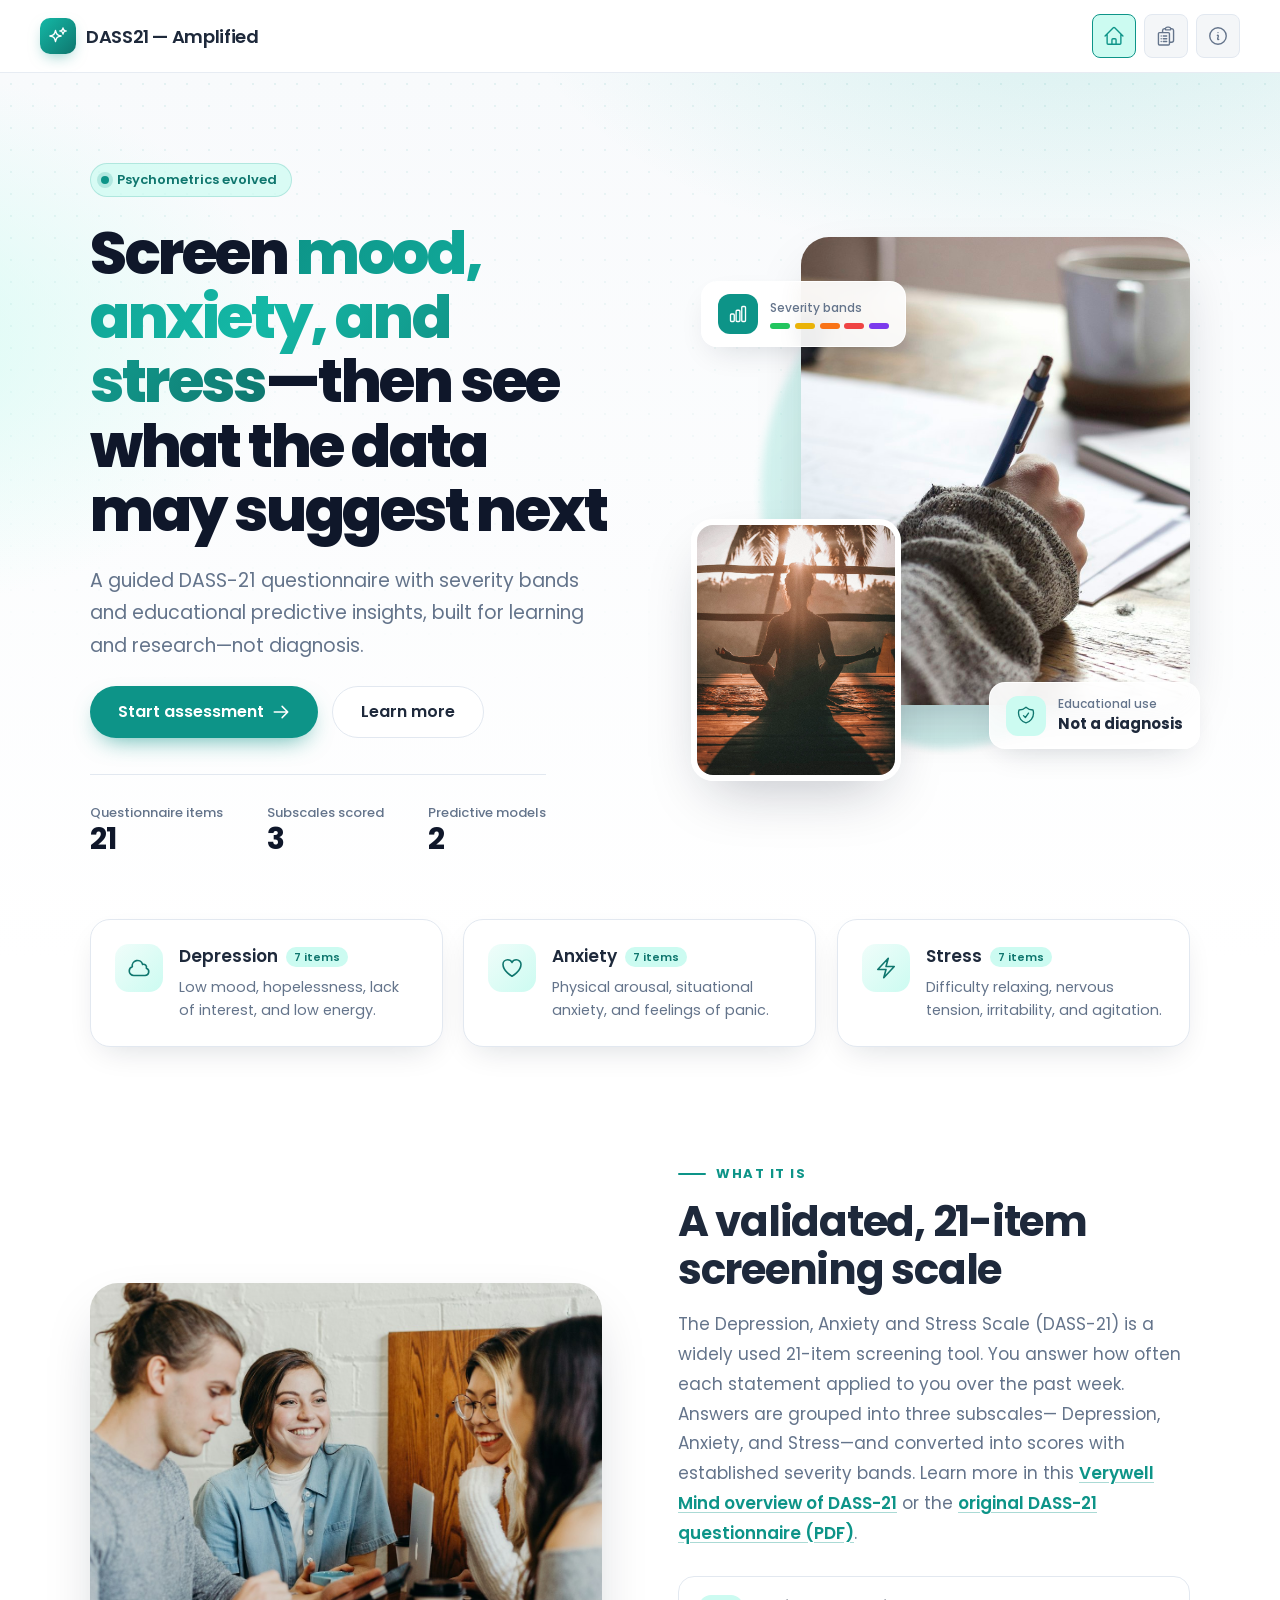
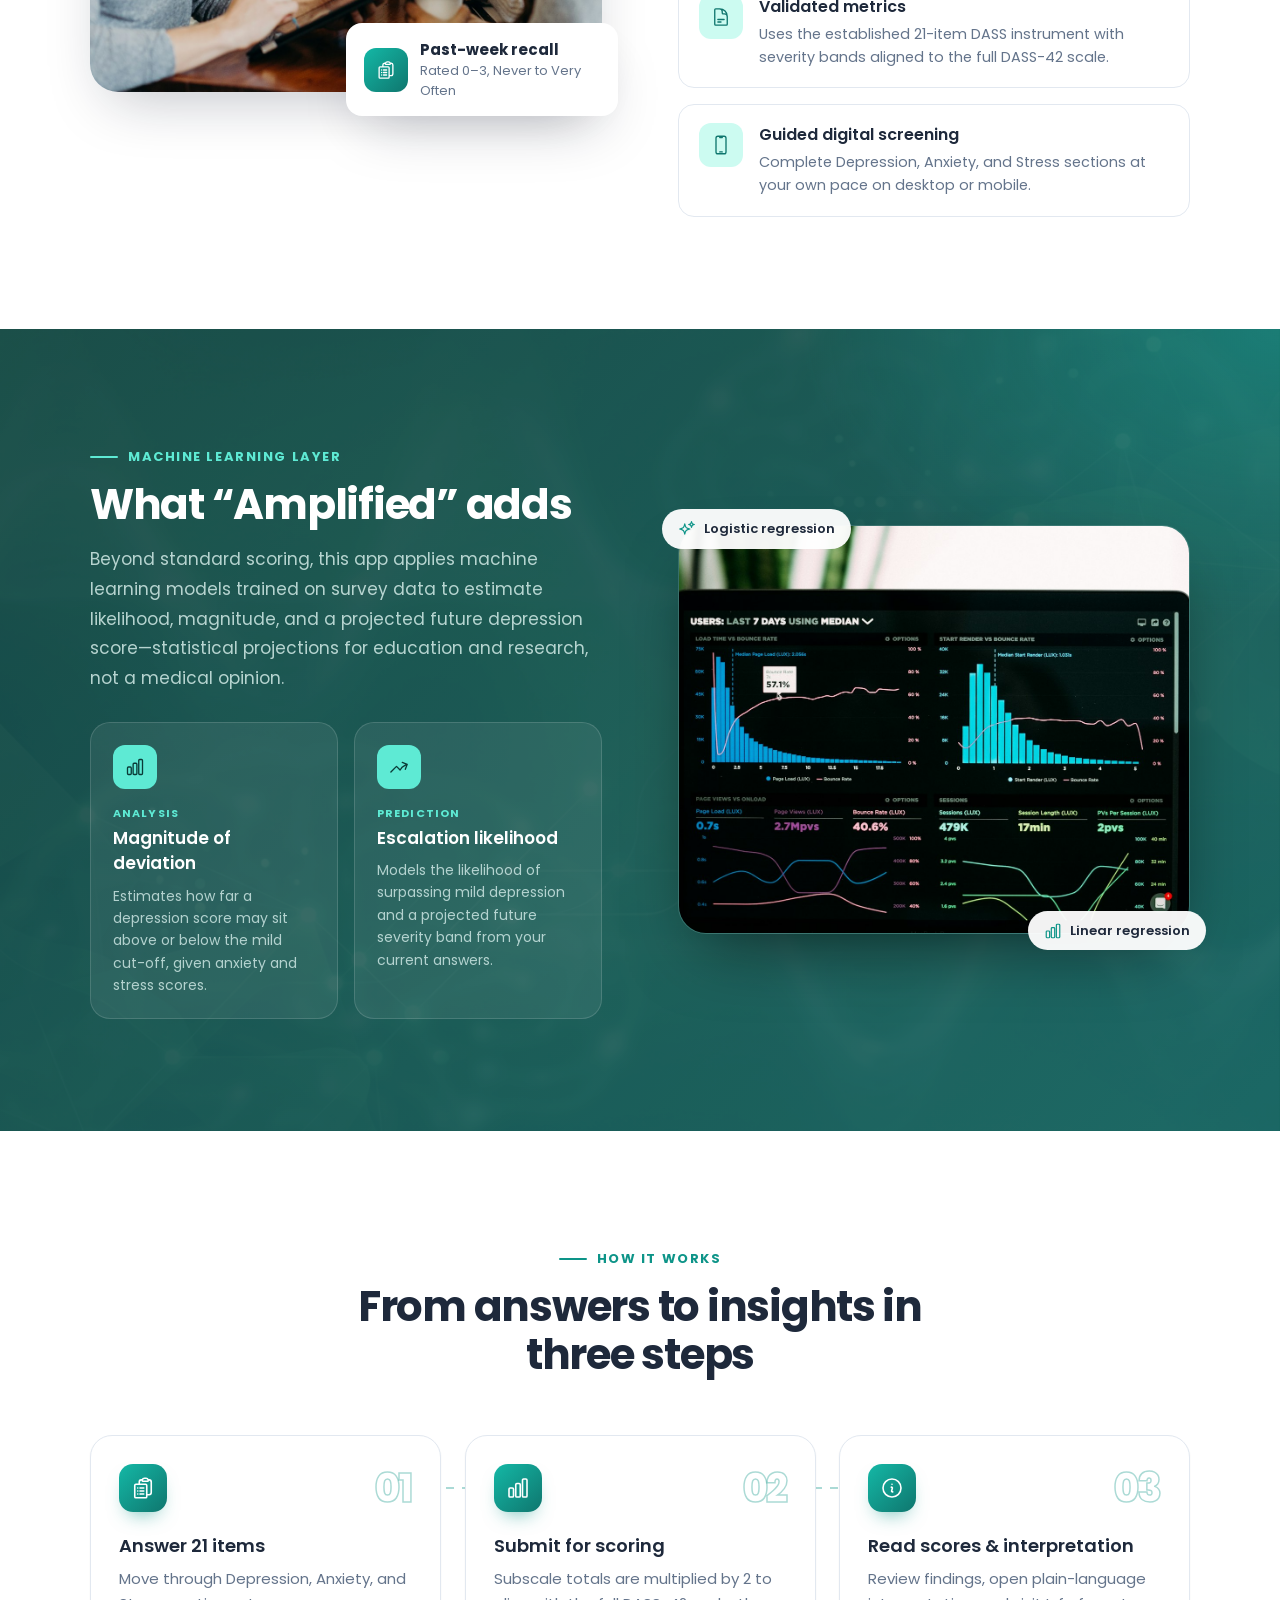
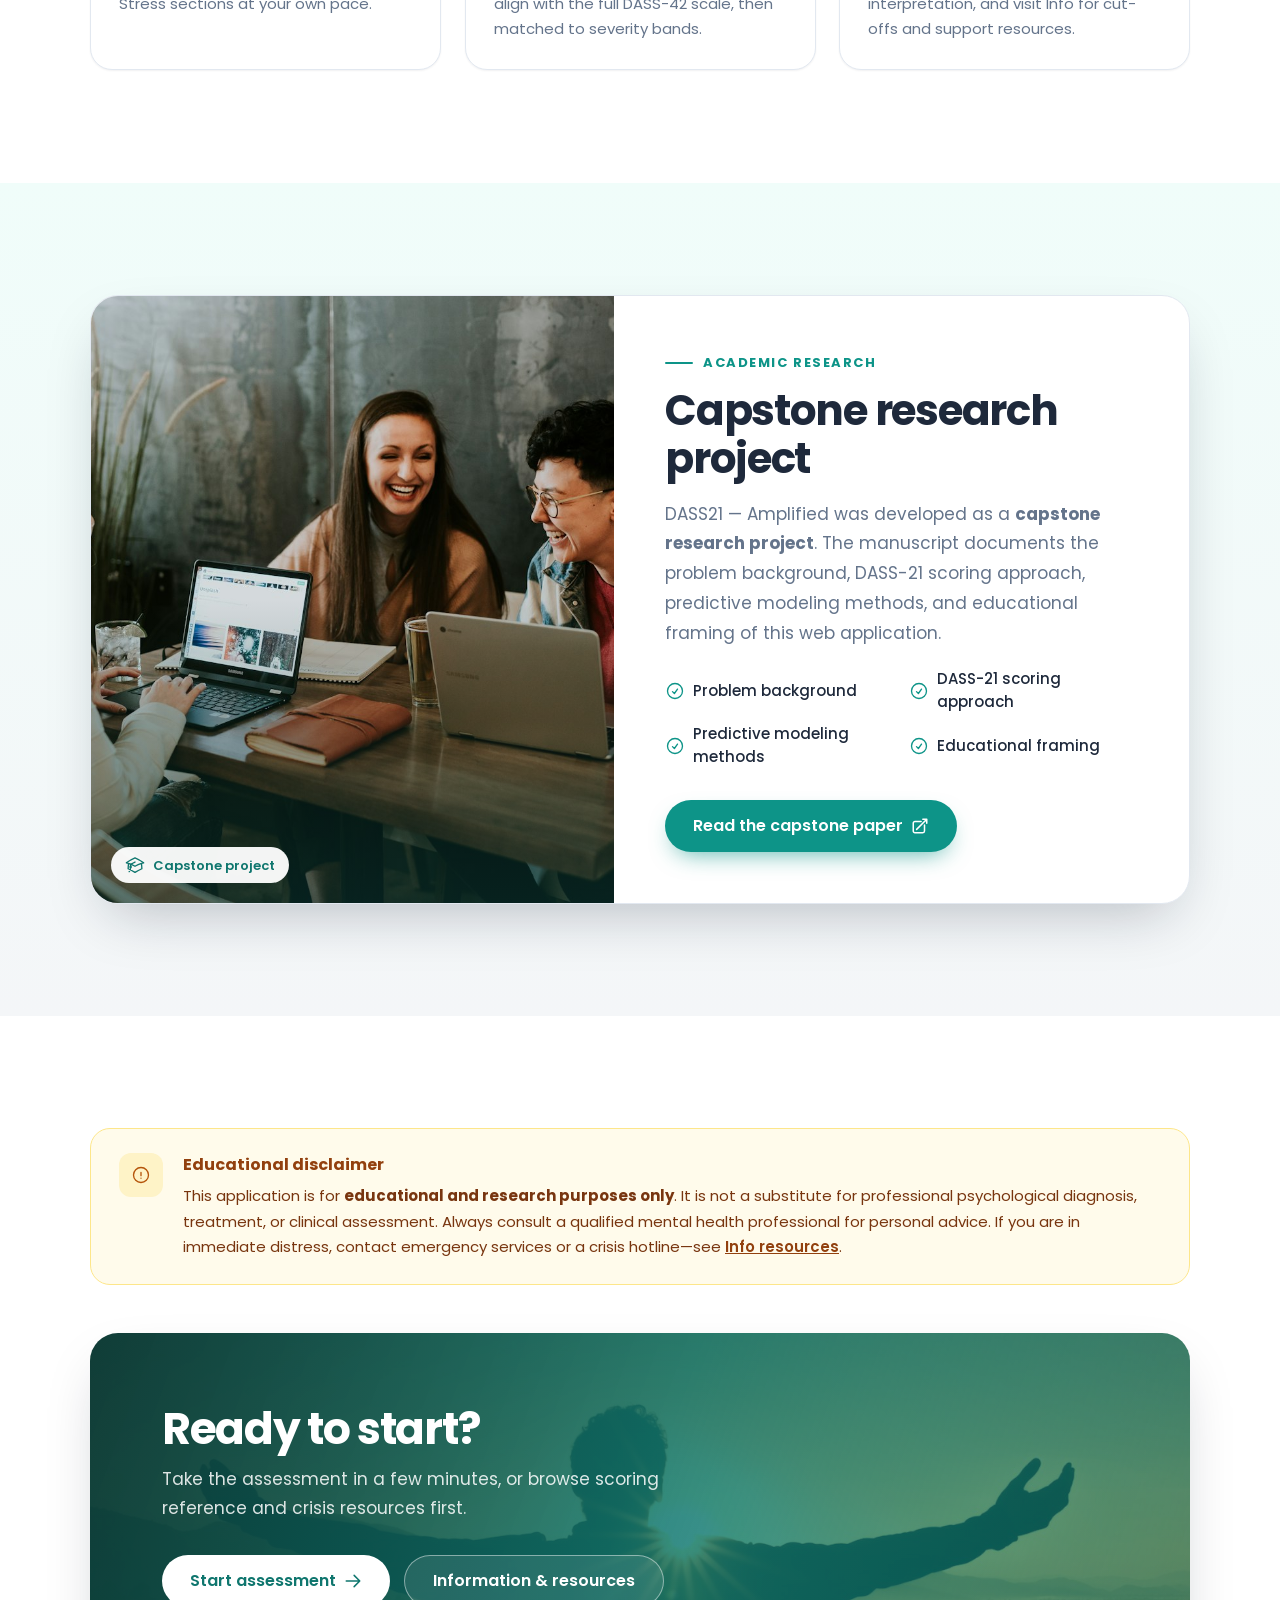
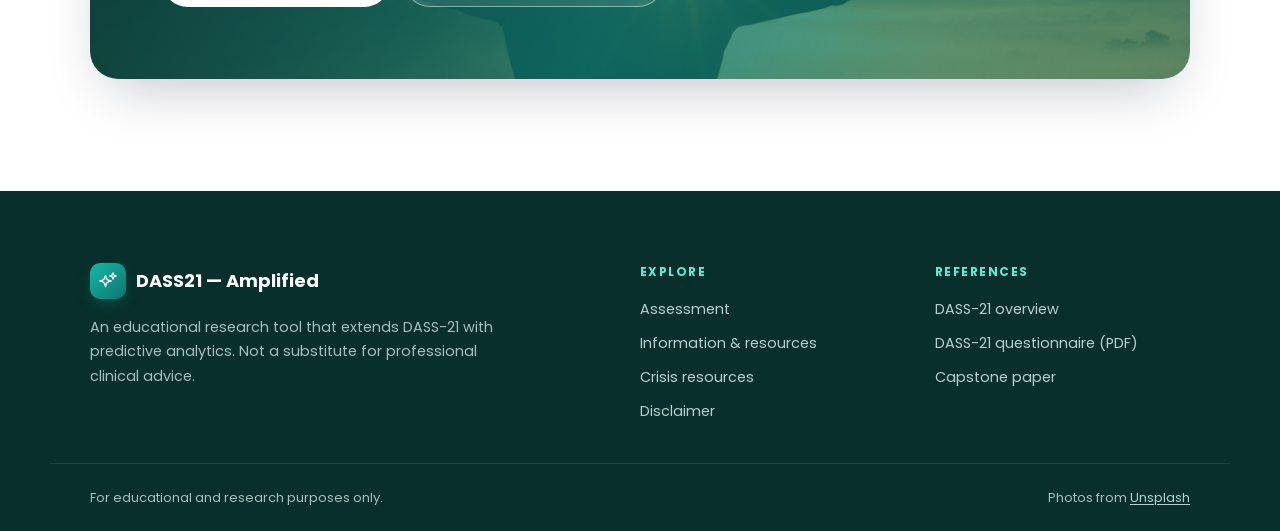
==== commit be64e6f1: "Improve landing page UI Design" ====
--- a/templates/index.html
+++ b/templates/index.html
@@ -9,15 +9,39 @@
     <link rel="preconnect" href="https://fonts.googleapis.com" />
     <link rel="preconnect" href="https://fonts.gstatic.com" crossorigin />
     <link
-      href="https://fonts.googleapis.com/css2?family=Poppins:ital,wght@0,400;0,500;0,600;0,700&display=swap"
+      href="https://fonts.googleapis.com/css2?family=Poppins:ital,wght@0,400;0,500;0,600;0,700;0,800&display=swap"
       rel="stylesheet"
     />
   </head>
   <body class="landing-body">
+    <!-- Icons: Heroicons v2.2.0 (MIT) -->
+    <svg xmlns="http://www.w3.org/2000/svg" class="icon-sprite" aria-hidden="true">
+      <symbol id="i-arrow" viewBox="0 0 24 24"><path d="M13.5 4.5 21 12m0 0-7.5 7.5M21 12H3" /></symbol>
+      <symbol id="i-external" viewBox="0 0 24 24"><path d="M13.5 6H5.25A2.25 2.25 0 0 0 3 8.25v10.5A2.25 2.25 0 0 0 5.25 21h10.5A2.25 2.25 0 0 0 18 18.75V10.5m-10.5 6L21 3m0 0h-5.25M21 3v5.25" /></symbol>
+      <symbol id="i-check" viewBox="0 0 24 24"><path d="M9 12.75 11.25 15 15 9.75M21 12a9 9 0 1 1-18 0 9 9 0 0 1 18 0Z" /></symbol>
+      <symbol id="i-shield" viewBox="0 0 24 24"><path d="M9 12.75 11.25 15 15 9.75m-3-7.036A11.959 11.959 0 0 1 3.598 6 11.99 11.99 0 0 0 3 9.749c0 5.592 3.824 10.29 9 11.623 5.176-1.332 9-6.03 9-11.622 0-1.31-.21-2.571-.598-3.751h-.152c-3.196 0-6.1-1.248-8.25-3.285Z" /></symbol>
+      <symbol id="i-sparkles" viewBox="0 0 24 24"><path d="M9.813 15.904 9 18.75l-.813-2.846a4.5 4.5 0 0 0-3.09-3.09L2.25 12l2.846-.813a4.5 4.5 0 0 0 3.09-3.09L9 5.25l.813 2.846a4.5 4.5 0 0 0 3.09 3.09L15.75 12l-2.846.813a4.5 4.5 0 0 0-3.09 3.09ZM18.259 8.715 18 9.75l-.259-1.035a3.375 3.375 0 0 0-2.455-2.456L14.25 6l1.036-.259a3.375 3.375 0 0 0 2.455-2.456L18 2.25l.259 1.035a3.375 3.375 0 0 0 2.456 2.456L21.75 6l-1.035.259a3.375 3.375 0 0 0-2.456 2.456Z" /></symbol>
+      <symbol id="i-cloud" viewBox="0 0 24 24"><path d="M2.25 15a4.5 4.5 0 0 0 4.5 4.5H18a3.75 3.75 0 0 0 1.332-7.257 3 3 0 0 0-3.758-3.848 5.25 5.25 0 0 0-10.233 2.33A4.502 4.502 0 0 0 2.25 15Z" /></symbol>
+      <symbol id="i-heart" viewBox="0 0 24 24"><path d="M21 8.25c0-2.485-2.099-4.5-4.688-4.5-1.935 0-3.597 1.126-4.312 2.733-.715-1.607-2.377-2.733-4.313-2.733C5.1 3.75 3 5.765 3 8.25c0 7.22 9 12 9 12s9-4.78 9-12Z" /></symbol>
+      <symbol id="i-bolt" viewBox="0 0 24 24"><path d="m3.75 13.5 10.5-11.25L12 10.5h8.25L9.75 21.75 12 13.5H3.75Z" /></symbol>
+      <symbol id="i-clipboard" viewBox="0 0 24 24"><path d="M9 12h3.75M9 15h3.75M9 18h3.75m3 .75H18a2.25 2.25 0 0 0 2.25-2.25V6.108c0-1.135-.845-2.098-1.976-2.192a48.424 48.424 0 0 0-1.123-.08m-5.801 0c-.065.21-.1.433-.1.664 0 .414.336.75.75.75h4.5a.75.75 0 0 0 .75-.75 2.25 2.25 0 0 0-.1-.664m-5.8 0A2.251 2.251 0 0 1 13.5 2.25H15c1.012 0 1.867.668 2.15 1.586m-5.8 0c-.376.023-.75.05-1.124.08C9.095 4.01 8.25 4.973 8.25 6.108V8.25m0 0H4.875c-.621 0-1.125.504-1.125 1.125v11.25c0 .621.504 1.125 1.125 1.125h9.75c.621 0 1.125-.504 1.125-1.125V9.375c0-.621-.504-1.125-1.125-1.125H8.25ZM6.75 12h.008v.008H6.75V12Zm0 3h.008v.008H6.75V15Zm0 3h.008v.008H6.75V18Z" /></symbol>
+      <symbol id="i-chart" viewBox="0 0 24 24"><path d="M3 13.125C3 12.504 3.504 12 4.125 12h2.25c.621 0 1.125.504 1.125 1.125v6.75C7.5 20.496 6.996 21 6.375 21h-2.25A1.125 1.125 0 0 1 3 19.875v-6.75ZM9.75 8.625c0-.621.504-1.125 1.125-1.125h2.25c.621 0 1.125.504 1.125 1.125v11.25c0 .621-.504 1.125-1.125 1.125h-2.25a1.125 1.125 0 0 1-1.125-1.125V8.625ZM16.5 4.125c0-.621.504-1.125 1.125-1.125h2.25C20.496 3 21 3.504 21 4.125v15.75c0 .621-.504 1.125-1.125 1.125h-2.25a1.125 1.125 0 0 1-1.125-1.125V4.125Z" /></symbol>
+      <symbol id="i-trend" viewBox="0 0 24 24"><path d="M2.25 18 9 11.25l4.306 4.306a11.95 11.95 0 0 1 5.814-5.518l2.74-1.22m0 0-5.94-2.281m5.94 2.28-2.28 5.941" /></symbol>
+      <symbol id="i-doc" viewBox="0 0 24 24"><path d="M19.5 14.25v-2.625a3.375 3.375 0 0 0-3.375-3.375h-1.5A1.125 1.125 0 0 1 13.5 7.125v-1.5a3.375 3.375 0 0 0-3.375-3.375H8.25m0 12.75h7.5m-7.5 3H12M10.5 2.25H5.625c-.621 0-1.125.504-1.125 1.125v17.25c0 .621.504 1.125 1.125 1.125h12.75c.621 0 1.125-.504 1.125-1.125V11.25a9 9 0 0 0-9-9Z" /></symbol>
+      <symbol id="i-info" viewBox="0 0 24 24"><path d="m11.25 11.25.041-.02a.75.75 0 0 1 1.063.852l-.708 2.836a.75.75 0 0 0 1.063.853l.041-.021M21 12a9 9 0 1 1-18 0 9 9 0 0 1 18 0Zm-9-3.75h.008v.008H12V8.25Z" /></symbol>
+      <symbol id="i-warning" viewBox="0 0 24 24"><path d="M12 9v3.75m9-.75a9 9 0 1 1-18 0 9 9 0 0 1 18 0Zm-9 3.75h.008v.008H12v-.008Z" /></symbol>
+      <symbol id="i-cap" viewBox="0 0 24 24"><path d="M4.26 10.147a60.438 60.438 0 0 0-.491 6.347A48.62 48.62 0 0 1 12 20.904a48.62 48.62 0 0 1 8.232-4.41 60.46 60.46 0 0 0-.491-6.347m-15.482 0a50.57 50.57 0 0 0-2.658-.813A59.905 59.905 0 0 1 12 3.493a59.902 59.902 0 0 1 10.399 5.84c-.908.217-1.805.494-2.658.814m-15.482 0A50.697 50.697 0 0 1 12 13.489a50.702 50.702 0 0 1 7.74-3.342M6.75 15a.75.75 0 1 0 0-1.5.75.75 0 0 0 0 1.5Zm0 0v-3.675A55.378 55.378 0 0 1 12 8.443m-7.007 11.55A5.981 5.981 0 0 0 6.75 15.75v-1.5" /></symbol>
+      <symbol id="i-device" viewBox="0 0 24 24"><path d="M10.5 1.5H8.25A2.25 2.25 0 0 0 6 3.75v16.5a2.25 2.25 0 0 0 2.25 2.25h7.5A2.25 2.25 0 0 0 18 20.25V3.75a2.25 2.25 0 0 0-2.25-2.25H13.5m-3 0V3h3V1.5m-3 0h3m-3 18.75h3" /></symbol>
+    </svg>
+
     <header class="app-header landing-header">
-      <p class="app-header__title">DASS21 — Amplified</p>
+      <a class="landing-brand" href="/" aria-label="DASS21 — Amplified home">
+        <span class="landing-brand__mark" aria-hidden="true">
+          <svg><use href="#i-sparkles" /></svg>
+        </span>
+        <span class="app-header__title">DASS21 — Amplified</span>
+      </a>
       <nav class="nav-actions" aria-label="Main navigation">
-        <!-- Icons: Heroicons v2.2.0 (MIT) -->
         <a href="/" title="Home" aria-label="Home" aria-current="page">
           <svg
             xmlns="http://www.w3.org/2000/svg"
@@ -71,151 +95,219 @@
 
     <main>
       <!-- Hero -->
-      <section class="landing-hero" aria-labelledby="landing-headline">
-        <div
-          class="landing-hero__inner"
-          data-animate-stagger
-          data-animate
-          data-animate-delay="0"
-        >
-          <p class="landing-hero__eyebrow" data-animate-child>
-            Psychometrics evolved
-          </p>
-          <h1
-            id="landing-headline"
-            class="landing-hero__headline"
-            data-animate-child
-          >
-            Screen mood, anxiety, and stress—then see what the data may suggest
-            next
-          </h1>
-          <p class="landing-hero__lede" data-animate-child>
-            A guided DASS-21 questionnaire with severity bands and educational
-            predictive insights, built for learning and research—not diagnosis.
-          </p>
-          <div class="landing-hero__ctas" data-animate-child>
-            <a class="btn btn--primary btn--pill" href="/test">Start assessment</a>
-            <a class="btn btn--outline btn--pill" href="/info">Learn more</a>
-          </div>
-          <figure class="landing-hero__figure" data-animate-child>
-            <img
-              src="/static/assets/hero_img.png"
-              alt="Illustration of a person reviewing an assessment on a tablet"
-              width="960"
-              height="540"
-              decoding="async"
-            />
-          </figure>
-        </div>
-      </section>
-
-      <div class="landing-content">
-        <!-- What it is -->
-        <section class="landing-section" aria-labelledby="what-it-is" data-animate>
-          <h2 id="what-it-is" class="landing-section__title">What it is</h2>
-          <p class="landing-section__lede">
-            The Depression, Anxiety and Stress Scale (DASS-21) is a widely used
-            21-item screening tool. You answer how often each statement applied
-            to you over the past week. Answers are grouped into three subscales—
-            Depression, Anxiety, and Stress—and converted into scores with
-            established severity bands. Learn more in this
-            <a
-              class="landing-link"
-              href="https://www.verywellmind.com/dass-21-depression-anxiety-scale-8697715"
-              target="_blank"
-              rel="noopener noreferrer"
-              >Verywell Mind overview of DASS-21</a
-            >
-            or the
-            <a
-              class="landing-link"
-              href="https://maic.qld.gov.au/wp-content/uploads/2016/07/DASS-21.pdf"
-              target="_blank"
-              rel="noopener noreferrer"
-              >original DASS-21 questionnaire (PDF)</a
-            >.
-          </p>
-          <div class="landing-feature-grid" data-animate-stagger data-animate>
-            <article class="landing-feature-card" data-animate-child>
-              <div class="landing-feature-card__icon" aria-hidden="true">
-                <svg
-                  xmlns="http://www.w3.org/2000/svg"
-                  fill="none"
-                  viewBox="0 0 24 24"
-                  stroke-width="1.5"
-                  stroke="currentColor"
-                >
-                  <path
-                    stroke-linecap="round"
-                    stroke-linejoin="round"
-                    d="M19.5 14.25v-2.625a3.375 3.375 0 0 0-3.375-3.375h-1.5A1.125 1.125 0 0 1 13.5 7.125v-1.5a3.375 3.375 0 0 0-3.375-3.375H8.25m0 12.75h7.5m-7.5 3H12M10.5 2.25H5.625c-.621 0-1.125.504-1.125 1.125v17.25c0 .621.504 1.125 1.125 1.125h12.75c.621 0 1.125-.504 1.125-1.125V11.25a9 9 0 0 0-9-9Z"
-                  />
-                </svg>
-              </div>
-              <h3>Validated metrics</h3>
-              <p>
-                Uses the established 21-item DASS instrument with severity bands
-                aligned to the full DASS-42 scale.
-              </p>
+      <section class="lp-hero" aria-labelledby="landing-headline">
+        <div class="lp-container lp-hero__grid">
+          <div class="lp-hero__copy" data-animate-stagger data-animate="fade">
+            <p class="lp-pill" data-animate-child>
+              <span class="lp-pill__dot" aria-hidden="true"></span>
+              Psychometrics evolved
+            </p>
+            <h1 id="landing-headline" class="lp-hero__headline" data-animate-child>
+              Screen <span class="lp-gradient-text">mood, anxiety, and stress</span>—then
+              see what the data may suggest next
+            </h1>
+            <p class="lp-hero__lede" data-animate-child>
+              A guided DASS-21 questionnaire with severity bands and educational
+              predictive insights, built for learning and research—not diagnosis.
+            </p>
+            <div class="lp-hero__ctas" data-animate-child>
+              <a class="btn btn--primary btn--pill btn--lg" href="/test">
+                Start assessment
+                <svg class="btn__icon" aria-hidden="true"><use href="#i-arrow" /></svg>
+              </a>
+              <a class="btn btn--outline btn--pill btn--lg" href="/info">Learn more</a>
+            </div>
+            <dl class="lp-hero__stats" data-animate-child>
+              <div>
+                <dt>21</dt>
+                <dd>Questionnaire items</dd>
+              </div>
+              <div>
+                <dt>3</dt>
+                <dd>Subscales scored</dd>
+              </div>
+              <div>
+                <dt>2</dt>
+                <dd>Predictive models</dd>
+              </div>
+            </dl>
+          </div>
+
+          <div class="lp-hero__visual" data-animate="scale" data-animate-delay="120">
+            <div class="lp-hero__blob" aria-hidden="true"></div>
+            <figure class="lp-hero__photo lp-hero__photo--main">
+              <img
+                src="/static/assets/stock/notes.jpg"
+                alt="Person writing notes on paper at a wooden desk"
+                width="1024"
+                height="682"
+                decoding="async"
+                fetchpriority="high"
+              />
+            </figure>
+            <figure class="lp-hero__photo lp-hero__photo--inset">
+              <img
+                src="/static/assets/stock/meditation.jpg"
+                alt="Person meditating on a wooden deck at sunrise"
+                width="881"
+                height="1024"
+                decoding="async"
+              />
+            </figure>
+
+            <div class="lp-float lp-float--top" aria-hidden="true">
+              <span class="lp-float__icon"><svg><use href="#i-chart" /></svg></span>
+              <div>
+                <p class="lp-float__label">Severity bands</p>
+                <p class="lp-float__dots">
+                  <span style="--c: var(--sev-normal)"></span>
+                  <span style="--c: var(--sev-mild)"></span>
+                  <span style="--c: var(--sev-moderate)"></span>
+                  <span style="--c: var(--sev-severe)"></span>
+                  <span style="--c: var(--sev-extreme)"></span>
+                </p>
+              </div>
+            </div>
+            <div class="lp-float lp-float--bottom" aria-hidden="true">
+              <span class="lp-float__icon lp-float__icon--soft"><svg><use href="#i-shield" /></svg></span>
+              <div>
+                <p class="lp-float__label">Educational use</p>
+                <p class="lp-float__value">Not a diagnosis</p>
+              </div>
+            </div>
+          </div>
+        </div>
+      </section>
+
+      <!-- Subscales -->
+      <section class="lp-section lp-section--tight" aria-labelledby="subscales">
+        <div class="lp-container">
+          <h2 id="subscales" class="visually-hidden">The three DASS-21 subscales</h2>
+          <div class="lp-subscales" data-animate-stagger data-animate="fade">
+            <article class="lp-subscale" data-animate-child>
+              <span class="lp-subscale__icon"><svg aria-hidden="true"><use href="#i-cloud" /></svg></span>
+              <div>
+                <h3>Depression <span>7 items</span></h3>
+                <p>Low mood, hopelessness, lack of interest, and low energy.</p>
+              </div>
             </article>
-            <article class="landing-feature-card" data-animate-child>
-              <div class="landing-feature-card__icon" aria-hidden="true">
-                <svg
-                  xmlns="http://www.w3.org/2000/svg"
-                  fill="none"
-                  viewBox="0 0 24 24"
-                  stroke-width="1.5"
-                  stroke="currentColor"
-                >
-                  <path
-                    stroke-linecap="round"
-                    stroke-linejoin="round"
-                    d="M10.5 1.5H8.25A2.25 2.25 0 0 0 6 3.75v16.5a2.25 2.25 0 0 0 2.25 2.25h7.5A2.25 2.25 0 0 0 18 20.25V3.75a2.25 2.25 0 0 0-2.25-2.25H13.5m-3 0V3h3V1.5m-3 0h3m-3 18.75h3"
-                  />
-                </svg>
-              </div>
-              <h3>Guided digital screening</h3>
-              <p>
-                Complete Depression, Anxiety, and Stress sections at your own
-                pace on desktop or mobile.
-              </p>
+            <article class="lp-subscale" data-animate-child>
+              <span class="lp-subscale__icon"><svg aria-hidden="true"><use href="#i-heart" /></svg></span>
+              <div>
+                <h3>Anxiety <span>7 items</span></h3>
+                <p>Physical arousal, situational anxiety, and feelings of panic.</p>
+              </div>
             </article>
-          </div>
-        </section>
-
-        <!-- What Amplified adds -->
-        <section class="landing-section" aria-labelledby="amplified" data-animate>
-          <h2 id="amplified" class="landing-section__title">
-            What “Amplified” adds
-          </h2>
-          <p class="landing-section__lede">
-            Beyond standard scoring, this app applies machine learning models
-            trained on survey data to estimate likelihood, magnitude, and a
-            projected future depression score—statistical projections for
-            education and research, not a medical opinion.
-          </p>
-          <div class="landing-amplified" data-animate="scale" data-animate-delay="80">
-            <figure class="landing-amplified__media">
+            <article class="lp-subscale" data-animate-child>
+              <span class="lp-subscale__icon"><svg aria-hidden="true"><use href="#i-bolt" /></svg></span>
+              <div>
+                <h3>Stress <span>7 items</span></h3>
+                <p>Difficulty relaxing, nervous tension, irritability, and agitation.</p>
+              </div>
+            </article>
+          </div>
+        </div>
+      </section>
+
+      <!-- What it is -->
+      <section class="lp-section" aria-labelledby="what-it-is">
+        <div class="lp-container lp-split">
+          <div class="lp-split__media" data-animate="scale">
+            <figure class="lp-photo-card">
               <img
-                src="/static/assets/neurons.png"
-                alt="Abstract teal neural network visualization"
-                width="960"
-                height="420"
+                src="/static/assets/stock/friends-talk.jpg"
+                alt="Group of young adults talking and smiling around a table"
+                width="1024"
+                height="682"
                 decoding="async"
                 loading="lazy"
               />
             </figure>
-            <div class="landing-amplified__grid">
-              <article>
-                <p class="landing-amplified__label">Analysis</p>
+            <div class="lp-photo-badge">
+              <span class="lp-photo-badge__icon"><svg aria-hidden="true"><use href="#i-clipboard" /></svg></span>
+              <div>
+                <p class="lp-photo-badge__title">Past-week recall</p>
+                <p class="lp-photo-badge__text">Rated 0–3, Never to Very Often</p>
+              </div>
+            </div>
+          </div>
+
+          <div class="lp-split__body" data-animate data-animate-delay="80">
+            <p class="lp-eyebrow">What it is</p>
+            <h2 id="what-it-is" class="lp-title">A validated, 21-item screening scale</h2>
+            <p class="lp-lede">
+              The Depression, Anxiety and Stress Scale (DASS-21) is a widely used
+              21-item screening tool. You answer how often each statement applied
+              to you over the past week. Answers are grouped into three subscales—
+              Depression, Anxiety, and Stress—and converted into scores with
+              established severity bands. Learn more in this
+              <a
+                class="landing-link"
+                href="https://www.verywellmind.com/dass-21-depression-anxiety-scale-8697715"
+                target="_blank"
+                rel="noopener noreferrer"
+                >Verywell Mind overview of DASS-21</a
+              >
+              or the
+              <a
+                class="landing-link"
+                href="https://maic.qld.gov.au/wp-content/uploads/2016/07/DASS-21.pdf"
+                target="_blank"
+                rel="noopener noreferrer"
+                >original DASS-21 questionnaire (PDF)</a
+              >.
+            </p>
+            <ul class="lp-feature-list">
+              <li>
+                <span class="lp-feature-list__icon"><svg aria-hidden="true"><use href="#i-doc" /></svg></span>
+                <div>
+                  <h3>Validated metrics</h3>
+                  <p>
+                    Uses the established 21-item DASS instrument with severity
+                    bands aligned to the full DASS-42 scale.
+                  </p>
+                </div>
+              </li>
+              <li>
+                <span class="lp-feature-list__icon"><svg aria-hidden="true"><use href="#i-device" /></svg></span>
+                <div>
+                  <h3>Guided digital screening</h3>
+                  <p>
+                    Complete Depression, Anxiety, and Stress sections at your own
+                    pace on desktop or mobile.
+                  </p>
+                </div>
+              </li>
+            </ul>
+          </div>
+        </div>
+      </section>
+
+      <!-- What Amplified adds -->
+      <section class="lp-section lp-dark" aria-labelledby="amplified">
+        <div class="lp-container lp-split lp-split--reverse">
+          <div class="lp-split__body" data-animate>
+            <p class="lp-eyebrow lp-eyebrow--light">Machine learning layer</p>
+            <h2 id="amplified" class="lp-title">What “Amplified” adds</h2>
+            <p class="lp-lede">
+              Beyond standard scoring, this app applies machine learning models
+              trained on survey data to estimate likelihood, magnitude, and a
+              projected future depression score—statistical projections for
+              education and research, not a medical opinion.
+            </p>
+            <div class="lp-glass-grid" data-animate-stagger data-animate="fade">
+              <article class="lp-glass" data-animate-child>
+                <span class="lp-glass__icon"><svg aria-hidden="true"><use href="#i-chart" /></svg></span>
+                <p class="lp-glass__label">Analysis</p>
                 <h3>Magnitude of deviation</h3>
                 <p>
                   Estimates how far a depression score may sit above or below the
                   mild cut-off, given anxiety and stress scores.
                 </p>
               </article>
-              <article>
-                <p class="landing-amplified__label">Prediction</p>
+              <article class="lp-glass" data-animate-child>
+                <span class="lp-glass__icon"><svg aria-hidden="true"><use href="#i-trend" /></svg></span>
+                <p class="lp-glass__label">Prediction</p>
                 <h3>Escalation likelihood</h3>
                 <p>
                   Models the likelihood of surpassing mild depression and a
@@ -224,193 +316,221 @@
               </article>
             </div>
           </div>
-        </section>
-
-        <!-- How it works -->
-        <section class="landing-section" aria-labelledby="how-it-works" data-animate>
-          <h2 id="how-it-works" class="landing-section__title">How it works</h2>
-          <ol class="landing-steps" data-animate-stagger data-animate>
-            <li data-animate-child>
-              <span class="landing-steps__icon" aria-hidden="true">
-                <svg
-                  xmlns="http://www.w3.org/2000/svg"
-                  fill="none"
-                  viewBox="0 0 24 24"
-                  stroke-width="1.5"
-                  stroke="currentColor"
-                >
-                  <path
-                    stroke-linecap="round"
-                    stroke-linejoin="round"
-                    d="M9 12h3.75M9 15h3.75M9 18h3.75m3 .75H18a2.25 2.25 0 0 0 2.25-2.25V6.108c0-1.135-.845-2.098-1.976-2.192a48.424 48.424 0 0 0-1.123-.08m-5.801 0c-.065.21-.1.433-.1.664 0 .414.336.75.75.75h4.5a.75.75 0 0 0 .75-.75 2.25 2.25 0 0 0-.1-.664m-5.8 0A2.251 2.251 0 0 1 13.5 2.25H15c1.012 0 1.867.668 2.15 1.586m-5.8 0c-.376.023-.75.05-1.124.08C9.095 4.01 8.25 4.973 8.25 6.108V8.25m0 0H4.875c-.621 0-1.125.504-1.125 1.125v11.25c0 .621.504 1.125 1.125 1.125h9.75c.621 0 1.125-.504 1.125-1.125V9.375c0-.621-.504-1.125-1.125-1.125H8.25ZM6.75 12h.008v.008H6.75V12Zm0 3h.008v.008H6.75V15Zm0 3h.008v.008H6.75V18Z"
-                  />
-                </svg>
-              </span>
-              <div>
-                <h3>Answer 21 items</h3>
-                <p>
-                  Move through Depression, Anxiety, and Stress sections at your
-                  own pace.
-                </p>
-              </div>
+
+          <div class="lp-split__media" data-animate="scale" data-animate-delay="100">
+            <figure class="lp-photo-card lp-photo-card--dark">
+              <img
+                src="/static/assets/stock/analytics.jpg"
+                alt="Laptop screen showing charts and data analytics"
+                width="1024"
+                height="682"
+                decoding="async"
+                loading="lazy"
+              />
+            </figure>
+            <div class="lp-chip lp-chip--a">
+              <svg aria-hidden="true"><use href="#i-sparkles" /></svg>
+              Logistic regression
+            </div>
+            <div class="lp-chip lp-chip--b">
+              <svg aria-hidden="true"><use href="#i-chart" /></svg>
+              Linear regression
+            </div>
+          </div>
+        </div>
+      </section>
+
+      <!-- How it works -->
+      <section class="lp-section" aria-labelledby="how-it-works">
+        <div class="lp-container">
+          <header class="lp-section-head" data-animate>
+            <p class="lp-eyebrow">How it works</p>
+            <h2 id="how-it-works" class="lp-title">From answers to insights in three steps</h2>
+          </header>
+          <ol class="lp-steps" data-animate-stagger data-animate="fade">
+            <li class="lp-step" data-animate-child>
+              <div class="lp-step__top">
+                <span class="lp-step__icon"><svg aria-hidden="true"><use href="#i-clipboard" /></svg></span>
+                <span class="lp-step__num" aria-hidden="true">01</span>
+              </div>
+              <h3>Answer 21 items</h3>
+              <p>
+                Move through Depression, Anxiety, and Stress sections at your own
+                pace.
+              </p>
             </li>
-            <li data-animate-child>
-              <span class="landing-steps__icon" aria-hidden="true">
-                <svg
-                  xmlns="http://www.w3.org/2000/svg"
-                  fill="none"
-                  viewBox="0 0 24 24"
-                  stroke-width="1.5"
-                  stroke="currentColor"
-                >
-                  <path
-                    stroke-linecap="round"
-                    stroke-linejoin="round"
-                    d="M3 13.125C3 12.504 3.504 12 4.125 12h2.25c.621 0 1.125.504 1.125 1.125v6.75C7.5 20.496 6.996 21 6.375 21h-2.25A1.125 1.125 0 0 1 3 19.875v-6.75ZM9.75 8.625c0-.621.504-1.125 1.125-1.125h2.25c.621 0 1.125.504 1.125 1.125v11.25c0 .621-.504 1.125-1.125 1.125h-2.25a1.125 1.125 0 0 1-1.125-1.125V8.625ZM16.5 4.125c0-.621.504-1.125 1.125-1.125h2.25C20.496 3 21 3.504 21 4.125v15.75c0 .621-.504 1.125-1.125 1.125h-2.25a1.125 1.125 0 0 1-1.125-1.125V4.125Z"
-                  />
-                </svg>
-              </span>
-              <div>
-                <h3>Submit for scoring</h3>
-                <p>
-                  Subscale totals are multiplied by 2 to align with the full
-                  DASS-42 scale, then matched to severity bands.
-                </p>
-              </div>
+            <li class="lp-step" data-animate-child>
+              <div class="lp-step__top">
+                <span class="lp-step__icon"><svg aria-hidden="true"><use href="#i-chart" /></svg></span>
+                <span class="lp-step__num" aria-hidden="true">02</span>
+              </div>
+              <h3>Submit for scoring</h3>
+              <p>
+                Subscale totals are multiplied by 2 to align with the full DASS-42
+                scale, then matched to severity bands.
+              </p>
             </li>
-            <li data-animate-child>
-              <span class="landing-steps__icon" aria-hidden="true">
-                <svg
-                  xmlns="http://www.w3.org/2000/svg"
-                  fill="none"
-                  viewBox="0 0 24 24"
-                  stroke-width="1.5"
-                  stroke="currentColor"
-                >
-                  <path
-                    stroke-linecap="round"
-                    stroke-linejoin="round"
-                    d="m11.25 11.25.041-.02a.75.75 0 0 1 1.063.852l-.708 2.836a.75.75 0 0 0 1.063.853l.041-.021M21 12a9 9 0 1 1-18 0 9 9 0 0 1 18 0Zm-9-3.75h.008v.008H12V8.25Z"
-                  />
-                </svg>
-              </span>
-              <div>
-                <h3>Read scores &amp; interpretation</h3>
-                <p>
-                  Review findings, open plain-language interpretation, and visit
-                  Info for cut-offs and support resources.
-                </p>
-              </div>
+            <li class="lp-step" data-animate-child>
+              <div class="lp-step__top">
+                <span class="lp-step__icon"><svg aria-hidden="true"><use href="#i-info" /></svg></span>
+                <span class="lp-step__num" aria-hidden="true">03</span>
+              </div>
+              <h3>Read scores &amp; interpretation</h3>
+              <p>
+                Review findings, open plain-language interpretation, and visit Info
+                for cut-offs and support resources.
+              </p>
             </li>
           </ol>
-        </section>
-
-        <!-- Capstone / research -->
-        <section
-          class="landing-section landing-research"
-          aria-labelledby="research"
-          data-animate
-        >
-          <h2 id="research" class="landing-section__title">
-            Capstone research project
-          </h2>
-          <div class="landing-research__card" data-animate="scale" data-animate-delay="60">
-            <div class="landing-research__icon" aria-hidden="true">
-              <svg
-                xmlns="http://www.w3.org/2000/svg"
-                fill="none"
-                viewBox="0 0 24 24"
-                stroke-width="1.5"
-                stroke="currentColor"
-              >
-                <path
-                  stroke-linecap="round"
-                  stroke-linejoin="round"
-                  d="M4.26 10.147a60.438 60.438 0 0 0-.491 6.347A48.62 48.62 0 0 1 12 20.904a48.62 48.62 0 0 1 8.232-4.41 60.46 60.46 0 0 0-.491-6.347m-15.482 0a50.57 50.57 0 0 0-2.658-.813A59.905 59.905 0 0 1 12 3.493a59.902 59.902 0 0 1 10.399 5.84c-.908.217-1.805.494-2.658.814m-15.482 0A50.697 50.697 0 0 1 12 13.489a50.702 50.702 0 0 1 7.74-3.342M6.75 15a.75.75 0 1 0 0-1.5.75.75 0 0 0 0 1.5Zm0 0v-3.675A55.378 55.378 0 0 1 12 8.443m-7.007 11.55A5.981 5.981 0 0 0 6.75 15.75v-1.5"
-                />
-              </svg>
-            </div>
-            <div class="landing-research__body">
-              <p class="landing-research__eyebrow">Academic research</p>
-              <p>
+        </div>
+      </section>
+
+      <!-- Capstone / research -->
+      <section class="lp-section lp-section--soft" aria-labelledby="research">
+        <div class="lp-container">
+          <div class="lp-research" data-animate="scale">
+            <figure class="lp-research__media">
+              <img
+                src="/static/assets/stock/students.jpg"
+                alt="Students collaborating with laptops around a table"
+                width="1024"
+                height="682"
+                decoding="async"
+                loading="lazy"
+              />
+              <span class="lp-research__tag">
+                <svg aria-hidden="true"><use href="#i-cap" /></svg>
+                Capstone project
+              </span>
+            </figure>
+            <div class="lp-research__body">
+              <p class="lp-eyebrow">Academic research</p>
+              <h2 id="research" class="lp-title">Capstone research project</h2>
+              <p class="lp-lede">
                 DASS21 — Amplified was developed as a
                 <strong>capstone research project</strong>. The manuscript
                 documents the problem background, DASS-21 scoring approach,
-                predictive modeling methods, and educational framing of this
-                web application.
+                predictive modeling methods, and educational framing of this web
+                application.
               </p>
+              <ul class="lp-checks">
+                <li><svg aria-hidden="true"><use href="#i-check" /></svg>Problem background</li>
+                <li><svg aria-hidden="true"><use href="#i-check" /></svg>DASS-21 scoring approach</li>
+                <li><svg aria-hidden="true"><use href="#i-check" /></svg>Predictive modeling methods</li>
+                <li><svg aria-hidden="true"><use href="#i-check" /></svg>Educational framing</li>
+              </ul>
               <a
-                class="btn btn--outline btn--pill landing-research__cta"
+                class="btn btn--primary btn--pill btn--lg"
                 href="https://drive.google.com/file/d/13PY06vwiHPH1EmCPBWGdG1zAdgJUNrQC/view?usp=sharing"
                 target="_blank"
                 rel="noopener noreferrer"
-                >Read the capstone paper</a
               >
-            </div>
-          </div>
-        </section>
-
-        <!-- Disclaimer -->
-        <aside
-          class="landing-disclaimer"
-          aria-labelledby="disclaimer"
-          data-animate
-        >
-          <div class="landing-disclaimer__header">
-            <svg
-              xmlns="http://www.w3.org/2000/svg"
-              fill="none"
-              viewBox="0 0 24 24"
-              stroke-width="1.5"
-              stroke="currentColor"
-              aria-hidden="true"
-            >
-              <path
-                stroke-linecap="round"
-                stroke-linejoin="round"
-                d="M12 9v3.75m9-.75a9 9 0 1 1-18 0 9 9 0 0 1 18 0Zm-9 3.75h.008v.008H12v-.008Z"
-              />
-            </svg>
-            <h2 id="disclaimer">Educational disclaimer</h2>
-          </div>
+                Read the capstone paper
+                <svg class="btn__icon" aria-hidden="true"><use href="#i-external" /></svg>
+              </a>
+            </div>
+          </div>
+        </div>
+      </section>
+
+      <!-- Disclaimer + final CTA -->
+      <section class="lp-section" aria-labelledby="final-cta">
+        <div class="lp-container lp-stack">
+          <aside class="lp-disclaimer" aria-labelledby="disclaimer" data-animate>
+            <span class="lp-disclaimer__icon"><svg aria-hidden="true"><use href="#i-warning" /></svg></span>
+            <div>
+              <h2 id="disclaimer">Educational disclaimer</h2>
+              <p>
+                This application is for
+                <strong>educational and research purposes only</strong>. It is not
+                a substitute for professional psychological diagnosis, treatment,
+                or clinical assessment. Always consult a qualified mental health
+                professional for personal advice. If you are in immediate
+                distress, contact emergency services or a crisis hotline—see
+                <a href="/info#crisis">Info resources</a>.
+              </p>
+            </div>
+          </aside>
+
+          <div class="lp-cta" data-animate="scale">
+            <div class="lp-cta__content">
+              <h2 id="final-cta">Ready to start?</h2>
+              <p>
+                Take the assessment in a few minutes, or browse scoring reference
+                and crisis resources first.
+              </p>
+              <div class="lp-cta__actions">
+                <a class="btn btn--on-dark btn--pill btn--lg" href="/test">
+                  Start assessment
+                  <svg class="btn__icon" aria-hidden="true"><use href="#i-arrow" /></svg>
+                </a>
+                <a class="btn btn--ghost-dark btn--pill btn--lg" href="/info">
+                  Information &amp; resources
+                </a>
+              </div>
+            </div>
+          </div>
+        </div>
+      </section>
+    </main>
+
+    <footer class="lp-footer">
+      <div class="lp-container lp-footer__grid">
+        <div class="lp-footer__about">
+          <p class="lp-footer__brand">
+            <span class="landing-brand__mark" aria-hidden="true">
+              <svg><use href="#i-sparkles" /></svg>
+            </span>
+            DASS21 — Amplified
+          </p>
           <p>
-            This application is for
-            <strong>educational and research purposes only</strong>. It is not a
-            substitute for professional psychological diagnosis, treatment, or
-            clinical assessment. Always consult a qualified mental health
-            professional for personal advice. If you are in immediate distress,
-            contact emergency services or a crisis hotline—see
-            <a href="/info#crisis">Info resources</a>.
+            An educational research tool that extends DASS-21 with predictive
+            analytics. Not a substitute for professional clinical advice.
           </p>
-        </aside>
-
-        <!-- Final CTA -->
-        <section
-          class="landing-cta-panel"
-          aria-labelledby="final-cta"
-          data-animate="scale"
-        >
-          <h2 id="final-cta">Ready to start?</h2>
-          <p>
-            Take the assessment in a few minutes, or browse scoring reference
-            and crisis resources first.
-          </p>
-          <a class="btn btn--on-dark btn--pill" href="/test">Start assessment</a>
-        </section>
+        </div>
+        <nav aria-label="Footer">
+          <p class="lp-footer__heading">Explore</p>
+          <ul>
+            <li><a href="/test">Assessment</a></li>
+            <li><a href="/info">Information &amp; resources</a></li>
+            <li><a href="/info#crisis">Crisis resources</a></li>
+            <li><a href="/info#disclaimer">Disclaimer</a></li>
+          </ul>
+        </nav>
+        <nav aria-label="References">
+          <p class="lp-footer__heading">References</p>
+          <ul>
+            <li>
+              <a
+                href="https://www.verywellmind.com/dass-21-depression-anxiety-scale-8697715"
+                target="_blank"
+                rel="noopener noreferrer"
+                >DASS-21 overview</a
+              >
+            </li>
+            <li>
+              <a
+                href="https://maic.qld.gov.au/wp-content/uploads/2016/07/DASS-21.pdf"
+                target="_blank"
+                rel="noopener noreferrer"
+                >DASS-21 questionnaire (PDF)</a
+              >
+            </li>
+            <li>
+              <a
+                href="https://drive.google.com/file/d/13PY06vwiHPH1EmCPBWGdG1zAdgJUNrQC/view?usp=sharing"
+                target="_blank"
+                rel="noopener noreferrer"
+                >Capstone paper</a
+              >
+            </li>
+          </ul>
+        </nav>
       </div>
-    </main>
-
-    <footer class="landing-footer" data-animate="fade">
-      <p class="landing-footer__brand">DASS21 — Amplified</p>
-      <p class="landing-footer__copy">
-        An educational research tool that extends DASS-21 with predictive
-        analytics. Not a substitute for professional clinical advice.
-      </p>
-      <nav class="landing-footer__links" aria-label="Footer">
-        <a href="/test">Assessment</a>
-        <a href="/info">Information &amp; resources</a>
-        <a href="/info#disclaimer">Disclaimer</a>
-      </nav>
+      <div class="lp-container lp-footer__bottom">
+        <p>For educational and research purposes only.</p>
+        <p>Photos from <a href="https://unsplash.com" target="_blank" rel="noopener noreferrer">Unsplash</a></p>
+      </div>
     </footer>
     <script src="/static/js/animate.js"></script>
   </body>
--- a/static/style/landing.css
+++ b/static/style/landing.css
@@ -1,596 +1,1296 @@
-@import url("./common.css");
-@import url("./animate.css");
-
-/* Landing — Stitch-inspired layout on shared clinical tokens */
+@import url("common.css");
+@import url("animate.css");
+
+/* Landing page — modern layered layout */
+
 .landing-body {
-  background:
-    radial-gradient(
-      ellipse 80% 50% at 50% -5%,
-      var(--color-primary-soft) 0%,
-      transparent 55%
-    ),
-    linear-gradient(180deg, #eef8f6 0%, var(--color-bg) 28%, var(--color-bg) 100%);
-  min-height: 100vh;
-  display: flex;
-  flex-direction: column;
-}
-
-.landing-header .app-header__title {
+  --lp-max: 1180px;
+  --lp-section-y: clamp(4rem, 9vw, 7rem);
+  --lp-radius-xl: 28px;
+  --lp-dark: #0b3b37;
+  --lp-dark-2: #0f4f49;
+  --lp-shadow-lg: 0 24px 60px -20px rgba(15, 23, 42, 0.28);
+  --lp-shadow-soft: 0 12px 32px -12px rgba(15, 23, 42, 0.16);
+  background: #fff;
+  overflow-x: hidden;
+}
+
+.icon-sprite {
+  position: absolute;
+  width: 0;
+  height: 0;
+  overflow: hidden;
+}
+
+.visually-hidden {
+  position: absolute;
+  width: 1px;
+  height: 1px;
+  margin: -1px;
+  padding: 0;
+  overflow: hidden;
+  clip: rect(0 0 0 0);
+  white-space: nowrap;
+  border: 0;
+}
+
+.lp-container {
+  width: 100%;
+  max-width: var(--lp-max);
+  margin: 0 auto;
+  padding-inline: var(--space-page);
+}
+
+/* ---------- Header ---------- */
+
+.landing-header {
+  position: sticky;
+  top: 0;
+  z-index: 50;
+  background: rgba(255, 255, 255, 0.82);
+  backdrop-filter: saturate(180%) blur(14px);
+  -webkit-backdrop-filter: saturate(180%) blur(14px);
+  border-bottom: 1px solid rgba(226, 232, 240, 0.8);
+  box-shadow: none;
+}
+
+.landing-brand {
+  display: inline-flex;
+  align-items: center;
+  gap: 0.625rem;
+  color: inherit;
+  text-decoration: none;
+}
+
+.landing-brand__mark {
+  display: inline-flex;
+  align-items: center;
+  justify-content: center;
+  width: 2.25rem;
+  height: 2.25rem;
+  border-radius: 10px;
+  color: #fff;
+  background: linear-gradient(135deg, #14b8a6, var(--color-primary-hover));
+  box-shadow: 0 6px 16px -6px rgba(13, 148, 136, 0.6);
+  flex-shrink: 0;
+}
+
+.landing-brand__mark svg,
+.btn__icon,
+.lp-subscale__icon svg,
+.lp-feature-list__icon svg,
+.lp-glass__icon svg,
+.lp-step__icon svg,
+.lp-float__icon svg,
+.lp-photo-badge__icon svg,
+.lp-disclaimer__icon svg,
+.lp-chip svg,
+.lp-checks svg,
+.lp-research__tag svg {
+  width: 1.25rem;
+  height: 1.25rem;
+  fill: none;
+  stroke: currentColor;
+  stroke-width: 1.6;
+  stroke-linecap: round;
+  stroke-linejoin: round;
+  flex-shrink: 0;
+}
+
+/* ---------- Buttons ---------- */
+
+.btn--pill {
+  gap: 0.5rem;
+  border-radius: 999px;
+  transition: background 0.2s ease, color 0.2s ease, box-shadow 0.2s ease,
+    transform 0.2s ease, border-color 0.2s ease;
+}
+
+.btn--lg {
+  min-height: 52px;
+  padding: 0.8rem 1.75rem;
+}
+
+.btn--primary.btn--pill {
+  box-shadow: 0 10px 24px -10px rgba(13, 148, 136, 0.75);
+}
+
+.btn--primary.btn--pill:hover {
+  transform: translateY(-2px);
+  box-shadow: 0 14px 28px -10px rgba(13, 148, 136, 0.8);
+}
+
+.btn--pill .btn__icon {
+  width: 1.125rem;
+  height: 1.125rem;
+  stroke-width: 2;
+  transition: transform 0.2s ease;
+}
+
+.btn--pill:hover .btn__icon {
+  transform: translateX(3px);
+}
+
+.btn--outline {
+  background: #fff;
+  color: var(--color-text);
+  border: 1px solid var(--color-border);
+  text-decoration: none;
+}
+
+.btn--outline:hover {
+  border-color: var(--color-primary);
   color: var(--color-primary-hover);
-  font-weight: 600;
-}
-
-/* Shared pill / outline buttons (landing only) */
-.btn--pill {
-  border-radius: 999px;
-  text-decoration: none;
-}
-
-.btn--outline {
-  background: transparent;
-  color: var(--color-primary-hover);
-  border: 1.5px solid var(--color-primary);
-}
-
-.btn--outline:hover {
-  background: var(--color-primary-soft);
-  border-color: var(--color-primary-hover);
-  color: var(--color-primary-hover);
+  transform: translateY(-2px);
+  box-shadow: var(--lp-shadow-soft);
 }
 
 .btn--on-dark {
   background: #fff;
   color: var(--color-primary-hover);
+  text-decoration: none;
 }
 
 .btn--on-dark:hover {
   background: var(--color-primary-soft);
+  transform: translateY(-2px);
+}
+
+.btn--ghost-dark {
+  background: rgba(255, 255, 255, 0.1);
+  color: #fff;
+  border: 1px solid rgba(255, 255, 255, 0.45);
+  text-decoration: none;
+}
+
+.btn--ghost-dark:hover {
+  background: rgba(255, 255, 255, 0.2);
+  transform: translateY(-2px);
+}
+
+a.btn {
+  text-decoration: none;
+}
+
+/* ---------- Shared type ---------- */
+
+.lp-pill {
+  display: inline-flex;
+  align-items: center;
+  gap: 0.5rem;
+  margin: 0;
+  padding: 0.375rem 0.875rem 0.375rem 0.625rem;
+  font-size: 0.8125rem;
+  font-weight: 600;
   color: var(--color-primary-hover);
-}
-
-/* ── Hero ── */
-.landing-hero {
-  padding: clamp(2rem, 5vw, 3.5rem) var(--space-page) 0;
-}
-
-.landing-hero__inner {
-  max-width: 52rem;
-  margin: 0 auto;
+  background: rgba(204, 251, 241, 0.7);
+  border: 1px solid rgba(13, 148, 136, 0.2);
+  border-radius: 999px;
+}
+
+.lp-pill__dot {
+  width: 0.5rem;
+  height: 0.5rem;
+  border-radius: 50%;
+  background: var(--color-primary);
+  box-shadow: 0 0 0 4px rgba(13, 148, 136, 0.18);
+}
+
+.lp-eyebrow {
+  display: inline-flex;
+  align-items: center;
+  gap: 0.625rem;
+  margin: 0 0 0.875rem;
+  font-size: 0.8125rem;
+  font-weight: 700;
+  letter-spacing: 0.12em;
+  text-transform: uppercase;
+  color: var(--color-primary);
+}
+
+.lp-eyebrow::before {
+  content: "";
+  width: 1.75rem;
+  height: 2px;
+  border-radius: 2px;
+  background: currentColor;
+}
+
+.lp-eyebrow--light {
+  color: #5eead4;
+}
+
+.lp-title {
+  margin: 0 0 1rem;
+  font-size: clamp(1.75rem, 3.4vw, 2.625rem);
+  font-weight: 700;
+  line-height: 1.15;
+  letter-spacing: -0.03em;
+  color: var(--color-text);
+}
+
+.lp-lede {
+  margin: 0 0 1.75rem;
+  font-size: 1.0625rem;
+  line-height: 1.75;
+  color: var(--color-text-muted);
+}
+
+.lp-gradient-text {
+  background: linear-gradient(120deg, #0d9488 0%, #14b8a6 50%, #0f766e 100%);
+  -webkit-background-clip: text;
+  background-clip: text;
+  color: transparent;
+}
+
+.landing-link {
+  color: var(--color-primary);
+  font-weight: 600;
+  text-decoration: underline;
+  text-decoration-color: rgba(13, 148, 136, 0.35);
+  text-underline-offset: 3px;
+  transition: text-decoration-color 0.2s ease, color 0.2s ease;
+}
+
+.landing-link:hover {
+  color: var(--color-primary-hover);
+  text-decoration-color: currentColor;
+}
+
+/* ---------- Sections ---------- */
+
+.lp-section {
+  padding-block: var(--lp-section-y);
+}
+
+.lp-section--tight {
+  padding-block: 0 calc(var(--lp-section-y) * 0.4);
+}
+
+.lp-section--tight + .lp-section {
+  padding-top: calc(var(--lp-section-y) * 0.6);
+}
+
+.lp-section--soft {
+  background: linear-gradient(180deg, #f0fdfa 0%, var(--color-bg) 100%);
+}
+
+.lp-section-head {
+  max-width: 40rem;
+  margin: 0 auto clamp(2.5rem, 5vw, 3.5rem);
   text-align: center;
 }
 
-.landing-hero__eyebrow {
-  display: inline-block;
-  margin: 0 0 1.25rem;
-  padding: 0.4rem 1rem;
+.lp-section-head .lp-eyebrow {
+  justify-content: center;
+}
+
+/* ---------- Hero ---------- */
+
+.lp-hero {
+  position: relative;
+  padding-block: clamp(3rem, 7vw, 6rem) clamp(4rem, 8vw, 6.5rem);
+  background:
+    radial-gradient(60rem 30rem at 85% -10%, rgba(20, 184, 166, 0.16), transparent 60%),
+    radial-gradient(40rem 26rem at -10% 30%, rgba(204, 251, 241, 0.7), transparent 65%),
+    linear-gradient(180deg, #f8fafc 0%, #fff 100%);
+  overflow: hidden;
+}
+
+.lp-hero::after {
+  content: "";
+  position: absolute;
+  inset: 0;
+  background-image: radial-gradient(rgba(13, 148, 136, 0.14) 1px, transparent 1px);
+  background-size: 22px 22px;
+  mask-image: linear-gradient(180deg, rgba(0, 0, 0, 0.6), transparent 70%);
+  -webkit-mask-image: linear-gradient(180deg, rgba(0, 0, 0, 0.6), transparent 70%);
+  pointer-events: none;
+}
+
+.lp-hero__grid {
+  position: relative;
+  z-index: 1;
+  display: grid;
+  grid-template-columns: minmax(0, 1.05fr) minmax(0, 1fr);
+  align-items: center;
+  gap: clamp(2.5rem, 6vw, 5rem);
+}
+
+.lp-hero__copy {
+  display: flex;
+  flex-direction: column;
+  align-items: flex-start;
+  gap: 1.5rem;
+}
+
+.lp-hero__headline {
+  margin: 0;
+  font-size: clamp(2.25rem, 5vw, 3.75rem);
+  font-weight: 800;
+  line-height: 1.07;
+  letter-spacing: -0.04em;
+  color: #0f172a;
+}
+
+.lp-hero__lede {
+  margin: 0;
+  max-width: 34rem;
+  font-size: clamp(1.0625rem, 1.6vw, 1.1875rem);
+  line-height: 1.7;
+  color: var(--color-text-muted);
+}
+
+.lp-hero__ctas {
+  display: flex;
+  flex-wrap: wrap;
+  gap: 0.875rem;
+}
+
+.lp-hero__stats {
+  display: flex;
+  flex-wrap: wrap;
+  gap: clamp(1.5rem, 4vw, 2.75rem);
+  margin: 0.75rem 0 0;
+  padding-top: 1.5rem;
+  border-top: 1px solid var(--color-border);
+}
+
+.lp-hero__stats div {
+  display: flex;
+  flex-direction: column-reverse;
+}
+
+.lp-hero__stats dt {
+  font-size: 1.875rem;
+  font-weight: 700;
+  line-height: 1.1;
+  letter-spacing: -0.03em;
+  color: #0f172a;
+}
+
+.lp-hero__stats dd {
+  margin: 0.25rem 0 0;
+  font-size: 0.8125rem;
+  font-weight: 500;
+  color: var(--color-text-muted);
+}
+
+.lp-hero__visual {
+  position: relative;
+  min-height: clamp(26rem, 44vw, 34rem);
+}
+
+.lp-hero__blob {
+  position: absolute;
+  inset: 8% 4% 6% 14%;
+  border-radius: 42% 58% 55% 45% / 45% 40% 60% 55%;
+  background: linear-gradient(135deg, #5eead4 0%, #0d9488 100%);
+  opacity: 0.22;
+  filter: blur(4px);
+}
+
+.lp-hero__photo {
+  position: absolute;
+  margin: 0;
+  overflow: hidden;
+  box-shadow: var(--lp-shadow-lg);
+}
+
+.lp-hero__photo img {
+  display: block;
+  width: 100%;
+  height: 100%;
+  object-fit: cover;
+}
+
+.lp-hero__photo--main {
+  top: 0;
+  right: 0;
+  width: 78%;
+  height: 86%;
+  border-radius: var(--lp-radius-xl);
+}
+
+.lp-hero__photo--main img {
+  object-position: 40% center;
+}
+
+.lp-hero__photo--inset {
+  left: 0;
+  bottom: 0;
+  width: 42%;
+  aspect-ratio: 4 / 5;
+  border-radius: 22px;
+  border: 6px solid #fff;
+}
+
+.lp-float {
+  position: absolute;
+  z-index: 2;
+  display: flex;
+  align-items: center;
+  gap: 0.75rem;
+  padding: 0.75rem 1rem;
+  background: rgba(255, 255, 255, 0.92);
+  backdrop-filter: blur(10px);
+  -webkit-backdrop-filter: blur(10px);
+  border: 1px solid rgba(255, 255, 255, 0.9);
+  border-radius: var(--radius-lg);
+  box-shadow: var(--lp-shadow-soft);
+  animation: lp-float 6s ease-in-out infinite;
+}
+
+.lp-float p {
+  margin: 0;
+}
+
+.lp-float--top {
+  top: 8%;
+  left: 2%;
+}
+
+.lp-float--bottom {
+  right: -2%;
+  bottom: 6%;
+  animation-delay: -3s;
+}
+
+.lp-float__icon {
+  display: inline-flex;
+  align-items: center;
+  justify-content: center;
+  width: 2.5rem;
+  height: 2.5rem;
+  border-radius: 12px;
+  color: #fff;
+  background: var(--color-primary);
+}
+
+.lp-float__icon--soft {
+  color: var(--color-primary-hover);
+  background: var(--color-primary-soft);
+}
+
+.lp-float__label {
+  font-size: 0.75rem;
+  font-weight: 500;
+  color: var(--color-text-muted);
+}
+
+.lp-float__value {
+  font-size: 0.9375rem;
+  font-weight: 700;
+  color: var(--color-text);
+}
+
+.lp-float__dots {
+  display: flex;
+  gap: 0.3rem;
+  margin-top: 0.35rem !important;
+}
+
+.lp-float__dots span {
+  width: 1.25rem;
+  height: 0.375rem;
+  border-radius: 999px;
+  background: var(--c);
+}
+
+@keyframes lp-float {
+  0%,
+  100% {
+    transform: translateY(0);
+  }
+  50% {
+    transform: translateY(-8px);
+  }
+}
+
+/* ---------- Subscales strip ---------- */
+
+.lp-subscales {
+  display: grid;
+  grid-template-columns: repeat(3, minmax(0, 1fr));
+  gap: 1.25rem;
+  margin-top: calc(var(--lp-section-y) * -0.35);
+  position: relative;
+  z-index: 2;
+}
+
+.lp-subscale {
+  display: flex;
+  gap: 1rem;
+  padding: 1.5rem;
+  background: #fff;
+  border: 1px solid var(--color-border);
+  border-radius: 20px;
+  box-shadow: var(--lp-shadow-soft);
+  transition: transform 0.25s ease, box-shadow 0.25s ease, border-color 0.25s ease;
+}
+
+.lp-subscales .lp-subscale:hover {
+  transform: translateY(-4px);
+  transition-delay: 0ms;
+  border-color: rgba(13, 148, 136, 0.35);
+  box-shadow: var(--lp-shadow-lg);
+}
+
+.lp-subscale__icon {
+  display: inline-flex;
+  align-items: center;
+  justify-content: center;
+  width: 3rem;
+  height: 3rem;
+  border-radius: 14px;
+  color: var(--color-primary-hover);
+  background: linear-gradient(135deg, #f0fdfa, var(--color-primary-soft));
+  flex-shrink: 0;
+}
+
+.lp-subscale__icon svg {
+  width: 1.5rem;
+  height: 1.5rem;
+}
+
+.lp-subscale h3 {
+  display: flex;
+  align-items: center;
+  flex-wrap: wrap;
+  gap: 0.5rem;
+  margin: 0 0 0.375rem;
+  font-size: 1.0625rem;
+  font-weight: 600;
+}
+
+.lp-subscale h3 span {
+  padding: 0.125rem 0.5rem;
   font-size: 0.6875rem;
   font-weight: 600;
-  letter-spacing: 0.08em;
-  text-transform: uppercase;
   color: var(--color-primary-hover);
   background: var(--color-primary-soft);
   border-radius: 999px;
 }
 
-.landing-hero__headline {
-  margin: 0 auto 1rem;
-  max-width: 38rem;
-  font-size: clamp(1.625rem, 4.2vw, 2.5rem);
-  font-weight: 700;
-  line-height: 1.2;
-  letter-spacing: -0.03em;
-  color: var(--color-text);
-}
-
-.landing-hero__lede {
-  margin: 0 auto 1.75rem;
-  max-width: 34rem;
-  font-size: 1.0625rem;
+.lp-subscale p {
+  margin: 0;
+  font-size: 0.9rem;
   line-height: 1.6;
   color: var(--color-text-muted);
 }
 
-.landing-hero__ctas {
-  display: flex;
-  flex-wrap: wrap;
-  gap: 0.75rem;
-  justify-content: center;
-  margin-bottom: 2.5rem;
-}
-
-.landing-hero__ctas .btn {
-  min-width: 10.5rem;
-  transition:
-    background 0.2s ease,
-    color 0.2s ease,
-    border-color 0.2s ease,
-    transform 0.2s ease,
-    box-shadow 0.2s ease;
-}
-
-.landing-hero__ctas .btn:hover {
-  transform: translateY(-2px);
-  box-shadow: var(--shadow-md);
-}
-
-.landing-hero__ctas .btn:active {
-  transform: translateY(0);
-}
-
-.landing-hero__figure {
-  margin: 0 auto;
-  max-width: 48rem;
-  border-radius: var(--radius-lg);
+/* ---------- Split layout ---------- */
+
+.lp-split {
+  display: grid;
+  grid-template-columns: minmax(0, 1fr) minmax(0, 1fr);
+  align-items: center;
+  gap: clamp(2.5rem, 6vw, 5rem);
+}
+
+.lp-split--reverse .lp-split__media {
+  order: 2;
+}
+
+.lp-split__media {
+  position: relative;
+}
+
+.lp-photo-card {
+  margin: 0;
+  border-radius: var(--lp-radius-xl);
   overflow: hidden;
-  box-shadow: var(--shadow-md);
-  transition: box-shadow 0.35s ease, transform 0.35s ease;
-}
-
-.landing-hero__figure:hover {
-  box-shadow: 0 8px 28px rgba(15, 23, 42, 0.12);
-  transform: translateY(-3px);
-}
-
-.landing-hero__figure img {
+  box-shadow: var(--lp-shadow-lg);
+  aspect-ratio: 5 / 4;
+}
+
+.lp-photo-card img {
   display: block;
   width: 100%;
-  height: auto;
-}
-
-/* ── Content column ── */
-.landing-content {
-  flex: 1;
-  max-width: 48rem;
-  margin: 0 auto;
-  padding: clamp(2.5rem, 6vw, 4rem) var(--space-page) clamp(2rem, 5vw, 3rem);
-  width: 100%;
-}
-
-.landing-section {
-  margin-bottom: clamp(2.5rem, 6vw, 3.5rem);
-}
-
-.landing-section__title {
+  height: 100%;
+  object-fit: cover;
+  transition: transform 0.8s cubic-bezier(0.22, 1, 0.36, 1);
+}
+
+.lp-split__media:hover .lp-photo-card img {
+  transform: scale(1.04);
+}
+
+.lp-photo-badge {
+  position: absolute;
+  right: clamp(-1rem, -2vw, 0rem);
+  bottom: -1.5rem;
   display: flex;
   align-items: center;
   gap: 0.75rem;
-  margin: 0 0 1rem;
-  font-size: 1.375rem;
+  max-width: 17rem;
+  padding: 1rem 1.125rem;
+  background: #fff;
+  border-radius: var(--radius-lg);
+  box-shadow: var(--lp-shadow-lg);
+}
+
+.lp-photo-badge p {
+  margin: 0;
+}
+
+.lp-photo-badge__icon {
+  display: inline-flex;
+  align-items: center;
+  justify-content: center;
+  width: 2.75rem;
+  height: 2.75rem;
+  border-radius: 12px;
+  color: #fff;
+  background: linear-gradient(135deg, #14b8a6, var(--color-primary-hover));
+  flex-shrink: 0;
+}
+
+.lp-photo-badge__title {
+  font-size: 0.9375rem;
   font-weight: 700;
-  letter-spacing: -0.02em;
-  color: var(--color-primary-hover);
-}
-
-.landing-section__title::before {
-  content: "";
-  flex-shrink: 0;
-  width: 1.5rem;
-  height: 3px;
-  border-radius: 2px;
-  background: var(--color-primary);
-}
-
-.landing-section__lede {
-  margin: 0 0 1.5rem;
-  font-size: 1rem;
-  line-height: 1.65;
-  color: var(--color-text);
-}
-
-.landing-link {
-  color: var(--color-primary);
-  font-weight: 500;
-  text-decoration: none;
-}
-
-.landing-link:hover {
-  text-decoration: underline;
-}
-
-/* Capstone / research */
-.landing-research__card {
-  display: flex;
-  gap: 1.25rem;
-  align-items: flex-start;
-  padding: 1.5rem 1.35rem;
-  background: var(--color-surface);
+}
+
+.lp-photo-badge__text {
+  font-size: 0.8125rem;
+  color: var(--color-text-muted);
+}
+
+.lp-feature-list {
+  display: grid;
+  gap: 1rem;
+  margin: 0;
+  padding: 0;
+  list-style: none;
+}
+
+.lp-feature-list li {
+  display: flex;
+  gap: 1rem;
+  padding: 1.125rem 1.25rem;
   border: 1px solid var(--color-border);
   border-radius: var(--radius-lg);
+  background: #fff;
+  transition: border-color 0.2s ease, box-shadow 0.2s ease, transform 0.2s ease;
+}
+
+.lp-feature-list li:hover {
+  border-color: rgba(13, 148, 136, 0.35);
+  box-shadow: var(--lp-shadow-soft);
+  transform: translateX(4px);
+}
+
+.lp-feature-list__icon {
+  display: inline-flex;
+  align-items: center;
+  justify-content: center;
+  width: 2.75rem;
+  height: 2.75rem;
+  border-radius: 12px;
+  color: var(--color-primary-hover);
+  background: var(--color-primary-soft);
+  flex-shrink: 0;
+}
+
+.lp-feature-list h3 {
+  margin: 0 0 0.25rem;
+  font-size: 1rem;
+  font-weight: 600;
+}
+
+.lp-feature-list p {
+  margin: 0;
+  font-size: 0.9rem;
+  line-height: 1.6;
+  color: var(--color-text-muted);
+}
+
+/* ---------- Dark "Amplified" band ---------- */
+
+.lp-dark {
+  position: relative;
+  color: #e2f7f4;
+  background:
+    radial-gradient(50rem 30rem at 100% 0%, rgba(20, 184, 166, 0.35), transparent 60%),
+    linear-gradient(135deg, var(--lp-dark) 0%, var(--lp-dark-2) 55%, #115e59 100%);
+  overflow: hidden;
+}
+
+.lp-dark::before {
+  content: "";
+  position: absolute;
+  inset: 0;
+  background: url("../assets/neurons.png") center / cover no-repeat;
+  opacity: 0.12;
+  mix-blend-mode: screen;
+  pointer-events: none;
+}
+
+.lp-dark .lp-container {
+  position: relative;
+}
+
+.lp-dark .lp-title {
+  color: #fff;
+}
+
+.lp-dark .lp-lede {
+  color: rgba(226, 247, 244, 0.78);
+}
+
+.lp-glass-grid {
+  display: grid;
+  grid-template-columns: repeat(2, minmax(0, 1fr));
+  gap: 1rem;
+}
+
+.lp-glass {
+  padding: 1.375rem;
+  background: rgba(255, 255, 255, 0.07);
+  border: 1px solid rgba(255, 255, 255, 0.14);
+  border-radius: 20px;
+  backdrop-filter: blur(8px);
+  -webkit-backdrop-filter: blur(8px);
+  transition: background 0.25s ease, transform 0.25s ease, border-color 0.25s ease;
+}
+
+.lp-glass-grid .lp-glass:hover {
+  background: rgba(255, 255, 255, 0.12);
+  border-color: rgba(94, 234, 212, 0.45);
+  transform: translateY(-4px);
+  transition-delay: 0ms;
+}
+
+.lp-glass__icon {
+  display: inline-flex;
+  align-items: center;
+  justify-content: center;
+  width: 2.75rem;
+  height: 2.75rem;
+  margin-bottom: 1rem;
+  border-radius: 12px;
+  color: #0b3b37;
+  background: #5eead4;
+}
+
+.lp-glass__label {
+  margin: 0 0 0.25rem;
+  font-size: 0.6875rem;
+  font-weight: 700;
+  letter-spacing: 0.1em;
+  text-transform: uppercase;
+  color: #5eead4;
+}
+
+.lp-glass h3 {
+  margin: 0 0 0.5rem;
+  font-size: 1.0625rem;
+  font-weight: 600;
+  color: #fff;
+}
+
+.lp-glass p:last-child {
+  margin: 0;
+  font-size: 0.875rem;
+  line-height: 1.6;
+  color: rgba(226, 247, 244, 0.75);
+}
+
+.lp-photo-card--dark {
+  border: 1px solid rgba(255, 255, 255, 0.12);
+  box-shadow: 0 30px 70px -25px rgba(0, 0, 0, 0.6);
+}
+
+.lp-chip {
+  position: absolute;
+  display: inline-flex;
+  align-items: center;
+  gap: 0.5rem;
+  padding: 0.625rem 1rem;
+  font-size: 0.8125rem;
+  font-weight: 600;
+  color: var(--color-text);
+  background: rgba(255, 255, 255, 0.95);
+  border-radius: 999px;
+  box-shadow: var(--lp-shadow-lg);
+  animation: lp-float 7s ease-in-out infinite;
+}
+
+.lp-chip svg {
+  color: var(--color-primary);
+  width: 1.125rem;
+  height: 1.125rem;
+}
+
+.lp-chip--a {
+  top: -1rem;
+  left: -1rem;
+}
+
+.lp-chip--b {
+  right: -1rem;
+  bottom: -1rem;
+  animation-delay: -3.5s;
+}
+
+/* ---------- Steps ---------- */
+
+.lp-steps {
+  position: relative;
+  display: grid;
+  grid-template-columns: repeat(3, minmax(0, 1fr));
+  gap: 1.5rem;
+  margin: 0;
+  padding: 0;
+  list-style: none;
+}
+
+.lp-steps::before {
+  content: "";
+  position: absolute;
+  top: 3.25rem;
+  left: 12%;
+  right: 12%;
+  height: 2px;
+  background: repeating-linear-gradient(
+    90deg,
+    rgba(13, 148, 136, 0.35) 0 8px,
+    transparent 8px 16px
+  );
+  z-index: 0;
+}
+
+.lp-step {
+  position: relative;
+  z-index: 1;
+  padding: 1.75rem;
+  background: #fff;
+  border: 1px solid var(--color-border);
+  border-radius: 22px;
   box-shadow: var(--shadow-sm);
-  transition:
-    transform 0.3s ease,
-    box-shadow 0.3s ease,
-    border-color 0.3s ease;
-}
-
-.landing-research__card:hover {
-  transform: translateY(-2px);
-  box-shadow: var(--shadow-md);
-  border-color: color-mix(in srgb, var(--color-primary) 30%, var(--color-border));
-}
-
-.landing-research__icon {
-  flex-shrink: 0;
+  transition: transform 0.25s ease, box-shadow 0.25s ease, border-color 0.25s ease;
+}
+
+.lp-steps .lp-step:hover {
+  transform: translateY(-6px);
+  transition-delay: 0ms;
+  border-color: rgba(13, 148, 136, 0.35);
+  box-shadow: var(--lp-shadow-lg);
+}
+
+.lp-step__top {
+  display: flex;
+  align-items: center;
+  justify-content: space-between;
+  margin-bottom: 1.25rem;
+}
+
+.lp-step__icon {
+  display: inline-flex;
+  align-items: center;
+  justify-content: center;
   width: 3rem;
   height: 3rem;
-  display: flex;
-  align-items: center;
-  justify-content: center;
-  border-radius: var(--radius-md);
-  background: var(--color-primary-soft);
-  color: var(--color-primary-hover);
-}
-
-.landing-research__icon svg {
+  border-radius: 14px;
+  color: #fff;
+  background: linear-gradient(135deg, #14b8a6, var(--color-primary-hover));
+  box-shadow: 0 10px 20px -10px rgba(13, 148, 136, 0.7);
+}
+
+.lp-step__icon svg {
   width: 1.5rem;
   height: 1.5rem;
 }
 
-.landing-research__eyebrow {
-  margin: 0 0 0.35rem;
-  font-size: 0.6875rem;
-  font-weight: 700;
-  letter-spacing: 0.08em;
-  text-transform: uppercase;
+.lp-step__num {
+  font-size: 2.5rem;
+  font-weight: 800;
+  line-height: 1;
+  letter-spacing: -0.04em;
+  color: transparent;
+  -webkit-text-stroke: 1.5px rgba(13, 148, 136, 0.35);
+}
+
+.lp-step h3 {
+  margin: 0 0 0.5rem;
+  font-size: 1.125rem;
+  font-weight: 600;
+}
+
+.lp-step p {
+  margin: 0;
+  font-size: 0.9375rem;
+  line-height: 1.65;
+  color: var(--color-text-muted);
+}
+
+/* ---------- Research ---------- */
+
+.lp-research {
+  display: grid;
+  grid-template-columns: minmax(0, 1fr) minmax(0, 1.1fr);
+  background: #fff;
+  border: 1px solid var(--color-border);
+  border-radius: var(--lp-radius-xl);
+  box-shadow: var(--lp-shadow-lg);
+  overflow: hidden;
+}
+
+.lp-research__media {
+  position: relative;
+  margin: 0;
+  min-height: 22rem;
+}
+
+.lp-research__media img {
+  position: absolute;
+  inset: 0;
+  width: 100%;
+  height: 100%;
+  object-fit: cover;
+}
+
+.lp-research__media::after {
+  content: "";
+  position: absolute;
+  inset: 0;
+  background: linear-gradient(180deg, transparent 50%, rgba(11, 59, 55, 0.55));
+}
+
+.lp-research__tag {
+  position: absolute;
+  left: 1.25rem;
+  bottom: 1.25rem;
+  z-index: 1;
+  display: inline-flex;
+  align-items: center;
+  gap: 0.5rem;
+  padding: 0.5rem 0.875rem;
+  font-size: 0.8125rem;
+  font-weight: 600;
+  color: var(--color-primary-hover);
+  background: rgba(255, 255, 255, 0.95);
+  border-radius: 999px;
+}
+
+.lp-research__body {
+  padding: clamp(2rem, 4vw, 3.25rem);
+}
+
+.lp-research__body .lp-lede {
+  margin-bottom: 1.25rem;
+}
+
+.lp-checks {
+  display: grid;
+  grid-template-columns: repeat(2, minmax(0, 1fr));
+  gap: 0.625rem 1rem;
+  margin: 0 0 2rem;
+  padding: 0;
+  list-style: none;
+}
+
+.lp-checks li {
+  display: flex;
+  align-items: center;
+  gap: 0.5rem;
+  font-size: 0.9375rem;
+  font-weight: 500;
+}
+
+.lp-checks svg {
   color: var(--color-primary);
 }
 
-.landing-research__body > p:not(.landing-research__eyebrow) {
-  margin: 0 0 1.15rem;
-  font-size: 0.9875rem;
-  line-height: 1.65;
-  color: var(--color-text);
-}
-
-.landing-research__cta {
-  text-decoration: none;
-  min-height: 44px;
-  padding: 0.6rem 1.25rem;
-  font-size: 0.9375rem;
-}
-
-/* Feature cards */
-.landing-feature-grid {
+/* ---------- Disclaimer + CTA ---------- */
+
+.lp-stack {
   display: grid;
-  grid-template-columns: repeat(2, 1fr);
-  gap: 1rem;
-}
-
-.landing-feature-card {
-  background: var(--color-surface);
-  border: 1px solid var(--color-border);
-  border-radius: var(--radius-md);
-  padding: 1.25rem 1.35rem;
-  box-shadow: var(--shadow-sm);
-  transition:
-    transform 0.25s ease,
-    box-shadow 0.25s ease,
-    border-color 0.25s ease;
-}
-
-.landing-feature-card:hover {
-  transform: translateY(-3px);
-  box-shadow: var(--shadow-md);
-  border-color: color-mix(in srgb, var(--color-primary) 35%, var(--color-border));
-}
-
-.landing-feature-card__icon {
-  width: 2.5rem;
-  height: 2.5rem;
-  display: flex;
+  gap: clamp(2rem, 4vw, 3rem);
+}
+
+.lp-disclaimer {
+  display: flex;
+  gap: 1.25rem;
+  padding: 1.5rem 1.75rem;
+  background: #fffbeb;
+  border: 1px solid #fde68a;
+  border-radius: 20px;
+}
+
+.lp-disclaimer__icon {
+  display: inline-flex;
   align-items: center;
   justify-content: center;
-  margin-bottom: 0.875rem;
-  color: var(--color-primary);
-  background: var(--color-primary-soft);
-  border-radius: var(--radius-sm);
-  transition: transform 0.25s ease;
-}
-
-.landing-feature-card:hover .landing-feature-card__icon {
-  transform: scale(1.06);
-}
-
-.landing-feature-card__icon svg {
-  width: 1.25rem;
-  height: 1.25rem;
-}
-
-.landing-feature-card h3 {
+  width: 2.75rem;
+  height: 2.75rem;
+  border-radius: 12px;
+  color: #b45309;
+  background: #fef3c7;
+  flex-shrink: 0;
+}
+
+.lp-disclaimer h2 {
   margin: 0 0 0.375rem;
   font-size: 1rem;
+  font-weight: 700;
+  color: #92400e;
+}
+
+.lp-disclaimer p {
+  margin: 0;
+  font-size: 0.9375rem;
+  line-height: 1.7;
+  color: #78350f;
+}
+
+.lp-disclaimer a {
+  color: #92400e;
   font-weight: 600;
-  color: var(--color-text);
-}
-
-.landing-feature-card p {
-  margin: 0;
-  font-size: 0.875rem;
-  line-height: 1.55;
-  color: var(--color-text-muted);
-}
-
-/* Amplified block */
-.landing-amplified {
-  border-radius: var(--radius-lg);
+}
+
+.lp-cta {
+  position: relative;
+  border-radius: var(--lp-radius-xl);
   overflow: hidden;
-  border: 1px solid var(--color-border);
-  background: var(--color-surface);
-  box-shadow: var(--shadow-sm);
-  transition: box-shadow 0.3s ease, transform 0.3s ease;
-}
-
-.landing-amplified:hover {
-  box-shadow: var(--shadow-md);
-  transform: translateY(-2px);
-}
-
-.landing-amplified__media {
-  margin: 0;
-  background: #0a3d3a;
-}
-
-.landing-amplified__media img {
-  display: block;
-  width: 100%;
-  height: auto;
-}
-
-.landing-amplified__grid {
+  background:
+    linear-gradient(110deg, rgba(11, 59, 55, 0.95) 0%, rgba(15, 118, 110, 0.86) 50%, rgba(13, 148, 136, 0.55) 100%),
+    url("../assets/stock/calm-window.jpg") center 40% / cover no-repeat;
+  box-shadow: var(--lp-shadow-lg);
+}
+
+.lp-cta__content {
+  max-width: 42rem;
+  padding: clamp(2.5rem, 6vw, 4.5rem);
+  color: #fff;
+}
+
+.lp-cta h2 {
+  margin: 0 0 0.75rem;
+  font-size: clamp(1.875rem, 4vw, 2.75rem);
+  font-weight: 700;
+  letter-spacing: -0.03em;
+  line-height: 1.1;
+}
+
+.lp-cta p {
+  margin: 0 0 2rem;
+  font-size: 1.0625rem;
+  line-height: 1.7;
+  color: rgba(255, 255, 255, 0.85);
+}
+
+.lp-cta__actions {
+  display: flex;
+  flex-wrap: wrap;
+  gap: 0.875rem;
+}
+
+/* ---------- Footer ---------- */
+
+.lp-footer {
+  padding-top: clamp(3rem, 6vw, 4.5rem);
+  color: rgba(226, 247, 244, 0.72);
+  background: #082f2c;
+}
+
+.lp-footer__grid {
   display: grid;
-  grid-template-columns: repeat(2, 1fr);
-  gap: 0;
-  background: var(--color-bg);
-}
-
-.landing-amplified__grid article {
-  padding: 1.35rem 1.5rem;
-}
-
-.landing-amplified__grid article:first-child {
-  border-right: 1px solid var(--color-border);
-}
-
-.landing-amplified__label {
-  margin: 0 0 0.35rem;
-  font-size: 0.6875rem;
+  grid-template-columns: minmax(0, 2fr) minmax(0, 1fr) minmax(0, 1fr);
+  gap: 2.5rem;
+  padding-bottom: 2.5rem;
+}
+
+.lp-footer__about p:last-child {
+  max-width: 26rem;
+  margin: 0;
+  font-size: 0.9rem;
+  line-height: 1.7;
+}
+
+.lp-footer__brand {
+  display: flex;
+  align-items: center;
+  gap: 0.625rem;
+  margin: 0 0 1rem;
+  font-size: 1.125rem;
   font-weight: 700;
-  letter-spacing: 0.08em;
-  text-transform: uppercase;
-  color: var(--color-primary);
-}
-
-.landing-amplified__grid h3 {
-  margin: 0 0 0.375rem;
-  font-size: 1rem;
-  font-weight: 600;
-  color: var(--color-text);
-}
-
-.landing-amplified__grid p {
-  margin: 0;
-  font-size: 0.875rem;
-  line-height: 1.55;
-  color: var(--color-text-muted);
-}
-
-/* How it works */
-.landing-steps {
-  list-style: none;
-  margin: 0;
-  padding: 0;
-  display: flex;
-  flex-direction: column;
-  gap: 1.5rem;
-}
-
-.landing-steps li {
-  display: flex;
-  gap: 1rem;
-  align-items: flex-start;
-}
-
-.landing-steps__icon {
-  flex-shrink: 0;
-  width: 2.75rem;
-  height: 2.75rem;
-  display: inline-flex;
-  align-items: center;
-  justify-content: center;
-  border-radius: 50%;
-  background: var(--color-primary-soft);
-  color: var(--color-primary);
-  transition: transform 0.25s ease, background 0.25s ease;
-}
-
-.landing-steps li:hover .landing-steps__icon {
-  transform: scale(1.08);
-  background: color-mix(in srgb, var(--color-primary-soft) 70%, var(--color-primary));
-}
-
-.landing-steps__icon svg {
-  width: 1.25rem;
-  height: 1.25rem;
-}
-
-.landing-steps h3 {
-  margin: 0.15rem 0 0.25rem;
-  font-size: 1.0625rem;
-  font-weight: 600;
-  color: var(--color-text);
-}
-
-.landing-steps p {
-  margin: 0;
-  font-size: 0.9375rem;
-  line-height: 1.55;
-  color: var(--color-text-muted);
-}
-
-/* Disclaimer */
-.landing-disclaimer {
-  margin-bottom: clamp(2rem, 5vw, 2.75rem);
-  padding: 1.25rem 1.35rem;
-  background: var(--color-primary-soft);
-  border-radius: var(--radius-md);
-  border-left: 4px solid var(--color-primary);
-}
-
-.landing-disclaimer__header {
-  display: flex;
-  align-items: center;
-  gap: 0.5rem;
-  margin-bottom: 0.5rem;
-  color: var(--color-primary-hover);
-}
-
-.landing-disclaimer__header svg {
-  width: 1.125rem;
-  height: 1.125rem;
-  flex-shrink: 0;
-}
-
-.landing-disclaimer h2 {
-  margin: 0;
+  color: #fff;
+}
+
+.lp-footer__heading {
+  margin: 0 0 1rem;
   font-size: 0.75rem;
   font-weight: 700;
-  letter-spacing: 0.06em;
+  letter-spacing: 0.12em;
   text-transform: uppercase;
-  color: var(--color-primary-hover);
-}
-
-.landing-disclaimer p {
-  margin: 0;
-  font-size: 0.9375rem;
-  line-height: 1.6;
-  font-style: italic;
-  color: var(--color-text);
-}
-
-.landing-disclaimer a {
-  color: var(--color-primary-hover);
-  font-weight: 600;
-  font-style: normal;
-}
-
-/* Final CTA panel */
-.landing-cta-panel {
-  text-align: center;
-  padding: clamp(2rem, 5vw, 2.75rem) 1.5rem;
-  background: var(--color-primary-hover);
-  border-radius: var(--radius-lg);
+  color: #5eead4;
+}
+
+.lp-footer ul {
+  display: grid;
+  gap: 0.625rem;
+  margin: 0;
+  padding: 0;
+  list-style: none;
+}
+
+.lp-footer a {
+  color: rgba(226, 247, 244, 0.8);
+  font-size: 0.9rem;
+  text-decoration: none;
+  transition: color 0.2s ease;
+}
+
+.lp-footer a:hover {
   color: #fff;
-  transition: transform 0.3s ease, box-shadow 0.3s ease;
-}
-
-.landing-cta-panel.is-visible {
-  box-shadow: 0 10px 32px rgba(15, 118, 110, 0.28);
-}
-
-.landing-cta-panel h2 {
-  margin: 0 0 0.5rem;
-  font-size: clamp(1.375rem, 3vw, 1.75rem);
-  font-weight: 700;
-  letter-spacing: -0.02em;
-  color: #fff;
-}
-
-.landing-cta-panel > p {
-  margin: 0 auto 1.5rem;
-  max-width: 26rem;
-  font-size: 0.9875rem;
-  line-height: 1.55;
-  color: rgba(255, 255, 255, 0.88);
-}
-
-.landing-cta-panel .btn {
-  min-width: 12rem;
-  transition:
-    background 0.2s ease,
-    transform 0.2s ease,
-    box-shadow 0.2s ease;
-}
-
-.landing-cta-panel .btn:hover {
-  transform: translateY(-2px);
-  box-shadow: 0 4px 16px rgba(0, 0, 0, 0.18);
-}
-
-/* Footer */
-.landing-footer {
-  margin-top: auto;
-  padding: 2.5rem var(--space-page) 2rem;
-  text-align: center;
-  background: #e8eef1;
-  border-top: 1px solid var(--color-border);
-}
-
-.landing-footer__brand {
-  margin: 0 0 0.5rem;
-  font-size: 1rem;
-  font-weight: 700;
-  color: var(--color-primary-hover);
-}
-
-.landing-footer__copy {
-  margin: 0 auto 1.25rem;
-  max-width: 28rem;
+}
+
+.lp-footer__bottom {
+  display: flex;
+  flex-wrap: wrap;
+  justify-content: space-between;
+  gap: 0.5rem 1.5rem;
+  padding-block: 1.5rem;
+  border-top: 1px solid rgba(255, 255, 255, 0.1);
   font-size: 0.8125rem;
-  line-height: 1.55;
-  color: var(--color-text-muted);
-}
-
-.landing-footer__links {
-  display: flex;
-  flex-wrap: wrap;
-  gap: 0.75rem 1.25rem;
-  justify-content: center;
-}
-
-.landing-footer__links a {
-  font-size: 0.8125rem;
-  font-weight: 500;
-  color: var(--color-text-muted);
-  text-decoration: none;
-  transition: color 0.15s ease;
-}
-
-.landing-footer__links a:hover {
-  color: var(--color-primary);
+}
+
+.lp-footer__bottom p {
+  margin: 0;
+}
+
+.lp-footer__bottom a {
+  font-size: inherit;
   text-decoration: underline;
+  text-underline-offset: 2px;
+}
+
+/* ---------- Responsive ---------- */
+
+@media (max-width: 960px) {
+  .lp-hero__grid,
+  .lp-split,
+  .lp-research {
+    grid-template-columns: 1fr;
+  }
+
+  .lp-split--reverse .lp-split__media {
+    order: 0;
+  }
+
+  .lp-hero__visual {
+    max-width: 34rem;
+    width: 100%;
+    margin-inline: auto;
+  }
+
+  .lp-subscales {
+    grid-template-columns: 1fr;
+    margin-top: 0;
+  }
+
+  .lp-steps {
+    grid-template-columns: 1fr;
+  }
+
+  .lp-steps::before {
+    display: none;
+  }
+
+  .lp-research__media {
+    min-height: 16rem;
+  }
+
+  .lp-footer__grid {
+    grid-template-columns: 1fr 1fr;
+  }
+
+  .lp-footer__about {
+    grid-column: 1 / -1;
+  }
 }
 
 @media (max-width: 640px) {
-  .landing-feature-grid {
+  .landing-header .app-header__title {
+    font-size: 0.95rem;
+    white-space: nowrap;
+  }
+
+  .landing-header .landing-brand__mark {
+    width: 2rem;
+    height: 2rem;
+  }
+
+  .lp-hero__stats {
+    gap: 1.25rem;
+    flex-wrap: nowrap;
+  }
+
+  .lp-hero__stats dt {
+    font-size: 1.5rem;
+  }
+
+  .lp-hero__stats dd {
+    font-size: 0.75rem;
+  }
+
+  .lp-hero__ctas .btn {
+    flex: 1 1 100%;
+  }
+
+  .lp-hero__visual {
+    min-height: 22rem;
+  }
+
+  .lp-float--top {
+    left: 0;
+  }
+
+  .lp-float--bottom {
+    right: 0;
+  }
+
+  .lp-glass-grid,
+  .lp-checks {
     grid-template-columns: 1fr;
   }
 
-  .landing-amplified__grid {
+  .lp-chip--a {
+    left: 0.5rem;
+  }
+
+  .lp-chip--b {
+    right: 0.5rem;
+  }
+
+  .lp-photo-badge {
+    right: 0.75rem;
+    left: 0.75rem;
+    max-width: none;
+  }
+
+  .lp-disclaimer {
+    flex-direction: column;
+  }
+
+  .lp-footer__grid {
     grid-template-columns: 1fr;
   }
-
-  .landing-amplified__grid article:first-child {
-    border-right: none;
-    border-bottom: 1px solid var(--color-border);
-  }
-
-  .landing-hero__ctas .btn {
-    flex: 1 1 100%;
-  }
-
-  .landing-research__card {
-    flex-direction: column;
-  }
 }
 
 @media (prefers-reduced-motion: reduce) {
-  .landing-hero__figure:hover,
-  .landing-feature-card:hover,
-  .landing-research__card:hover,
-  .landing-amplified:hover,
-  .landing-hero__ctas .btn:hover,
-  .landing-cta-panel .btn:hover,
-  .landing-steps li:hover .landing-steps__icon {
+  .lp-float,
+  .lp-chip {
+    animation: none;
+  }
+
+  .lp-subscales .lp-subscale:hover,
+  .lp-steps .lp-step:hover,
+  .lp-glass-grid .lp-glass:hover,
+  .lp-feature-list li:hover,
+  .btn--pill:hover,
+  .lp-split__media:hover .lp-photo-card img {
     transform: none;
   }
 }
